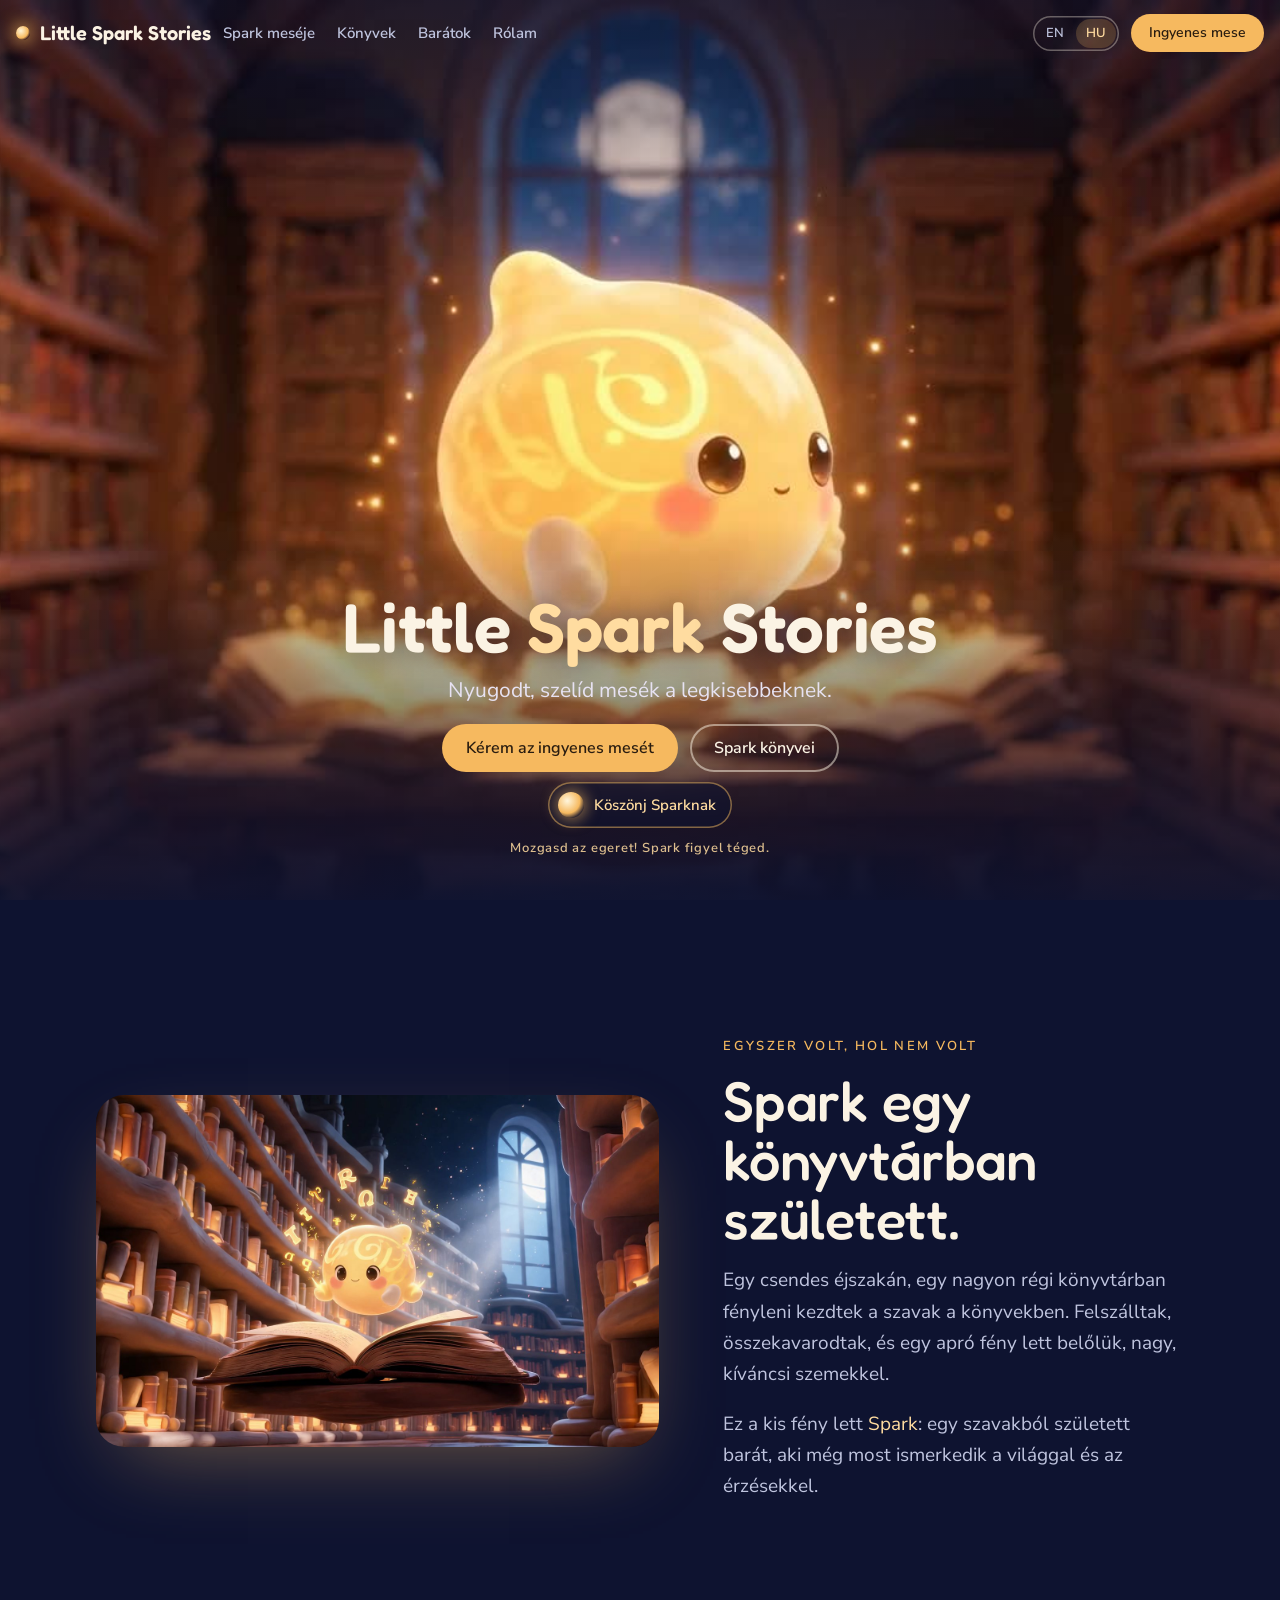
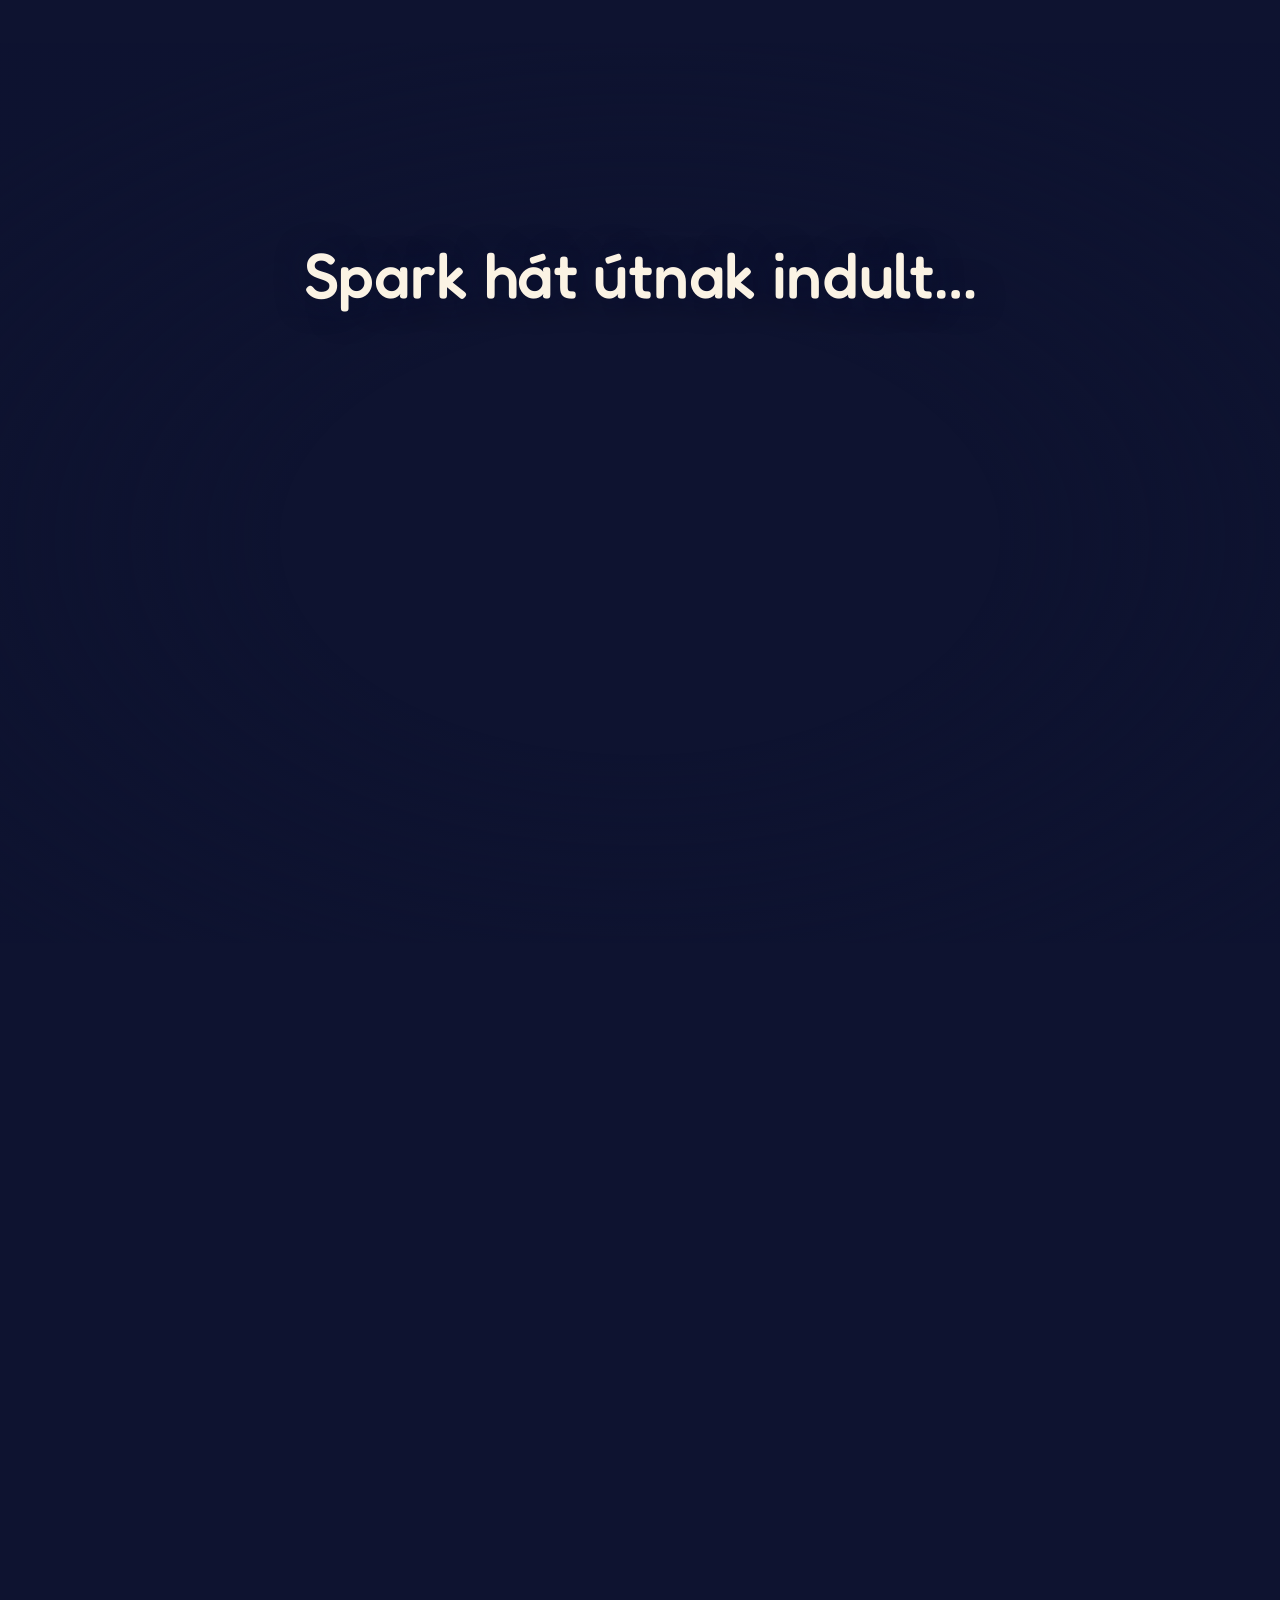
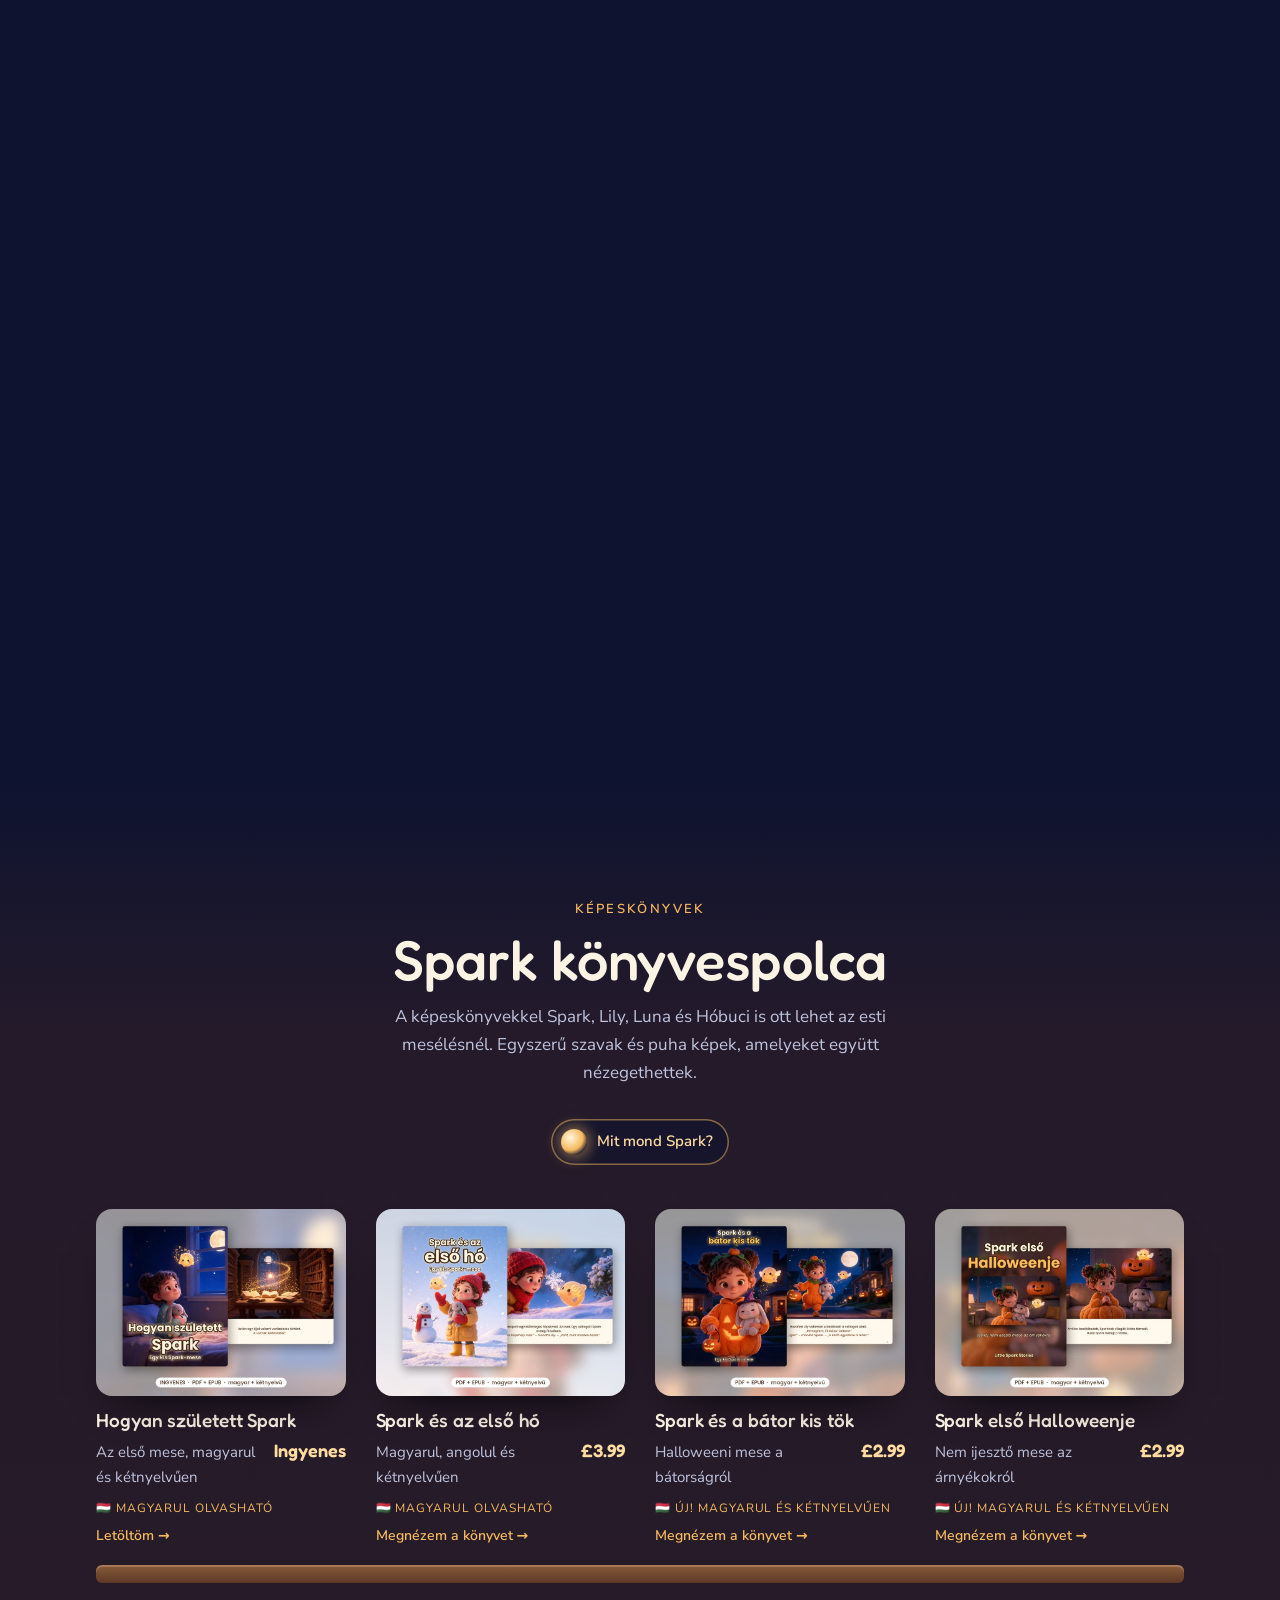
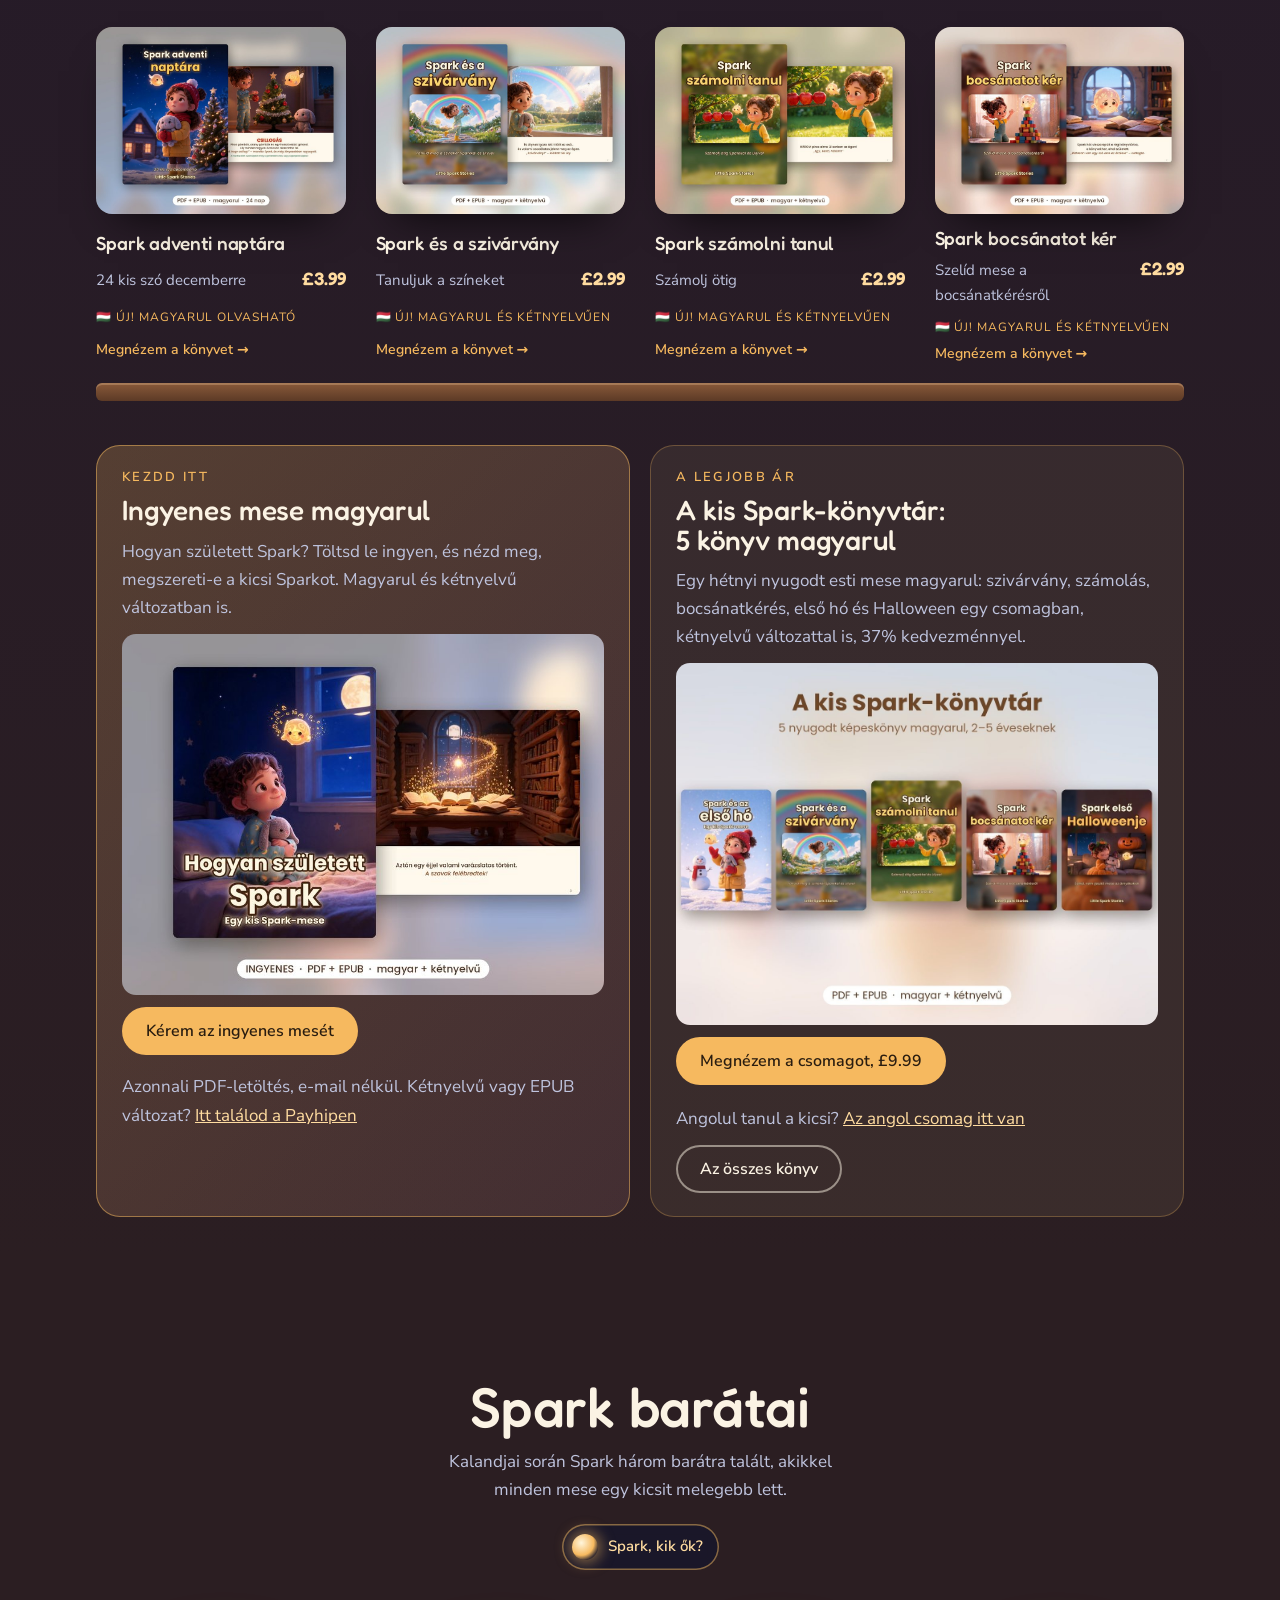
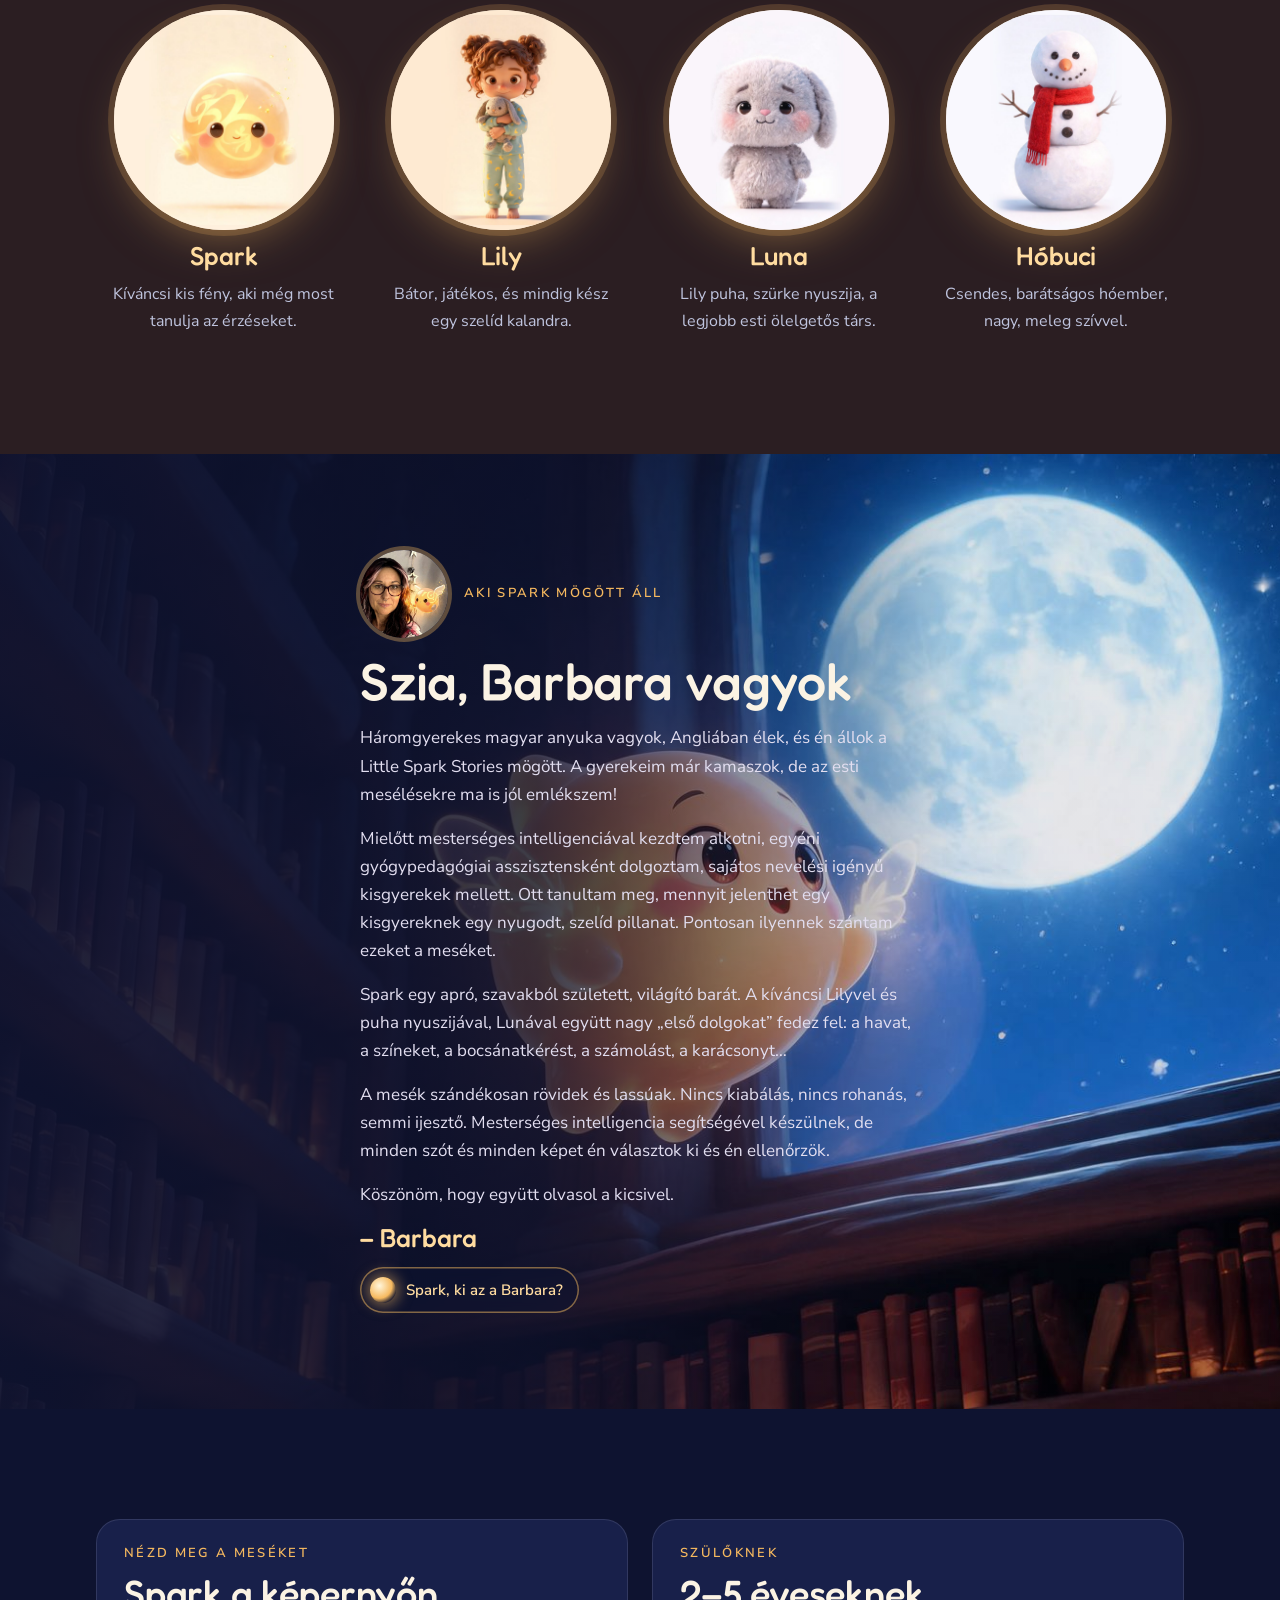
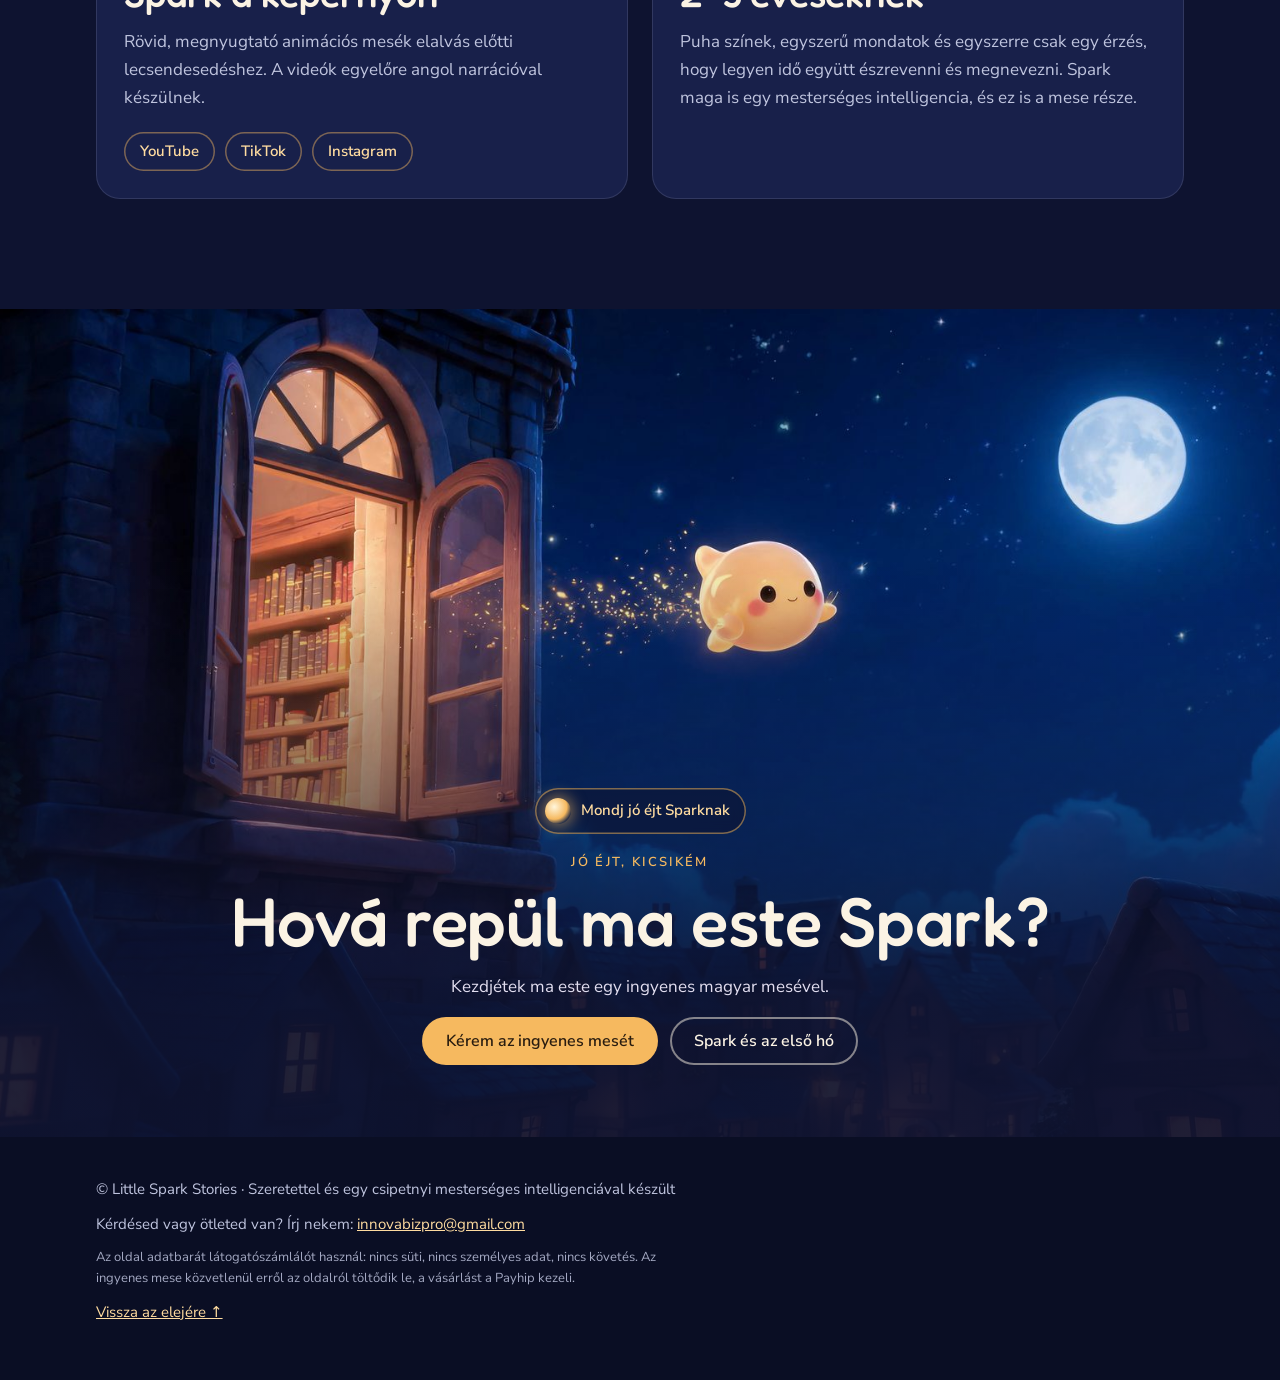
==== hu/index.html @ 11f6a7fb "Free book: direct PDF download from the site + click tracking - Free-book buttons (EN + HU) now down" ====
<!doctype html>
<html lang="hu">
<head>
<meta charset="utf-8">
<meta name="viewport" content="width=device-width, initial-scale=1, viewport-fit=cover">
<title>Little Spark Stories – Nyugodt esti mesék kicsiknek</title>
  <meta name="description" content="Nyugodt, szelíd esti mesék és képeskönyvek 2–5 éveseknek Sparkkal, Lilyvel, Lunával és Hóbucival. Ingyenes magyar mese, képeskönyvek és videók.">
  <meta name="theme-color" content="#0e1330">

  <!-- Open Graph: how the link looks when shared -->
  <meta property="og:type" content="website">
  <meta property="og:site_name" content="Little Spark Stories">
  <meta property="og:title" content="Little Spark Stories – Nyugodt esti mesék kicsiknek">
  <meta property="og:description" content="Nyugodt, szelíd esti mesék és képeskönyvek 2–5 éveseknek Sparkkal, Lilyvel, Lunával és Hóbucival. Ingyenes magyar mese, képeskönyvek és videók.">
  <meta property="og:image" content="https://sparkandlilystories.com/images/hero.jpg">
  <meta property="og:image:alt" content="Spark, a kis világító fénygömb, Lilyvel és Luna nyuszival esti meséléskor">
  <meta property="og:url" content="https://sparkandlilystories.com/hu/">
  <meta property="og:locale" content="hu_HU">
  <meta name="twitter:card" content="summary_large_image">

  <link rel="canonical" href="https://sparkandlilystories.com/hu/">
  <link rel="alternate" hreflang="en" href="https://sparkandlilystories.com/">
  <link rel="alternate" hreflang="hu" href="https://sparkandlilystories.com/hu/">
  <link rel="icon" type="image/png" href="../favicon.png">
  <link rel="apple-touch-icon" href="../favicon.png">
<link rel="preconnect" href="https://fonts.googleapis.com">
<link rel="preconnect" href="https://fonts.gstatic.com" crossorigin>
<link rel="stylesheet" href="https://fonts.googleapis.com/css2?family=Fredoka:wght@400;500;600&family=Nunito+Sans:opsz,wght@6..12,400;6..12,600&display=swap">
<style>
/* Layout: a bedtime walk through the library where Spark was born — night sky colours, warm book-glow amber, one gentle idea per screen. Single night look by choice. */
:root{
  --night:#0e1330; --night-2:#18204a; --ink:#fbf3e4; --muted:#bfc4de; --amber:#f6b95f; --glow:#ffdca0; --paper:#f7eedf; --paper-ink:#3a2e2a; --rose:#f2a3a8; --line:rgba(246,185,95,.28);
  --display:"Fredoka", "Baloo 2", "Trebuchet MS", system-ui, sans-serif;
  --body:"Nunito Sans", "Nunito", system-ui, -apple-system, "Segoe UI", sans-serif;
  --gut:max(16px, env(safe-area-inset-left, 0px)); --gut-r:max(16px, env(safe-area-inset-right, 0px));
  color-scheme:dark; padding-top:env(safe-area-inset-top,0px); padding-bottom:env(safe-area-inset-bottom,0px);
}
*{box-sizing:border-box}
html{scroll-behavior:smooth; background:var(--night)}
body{margin:0; background:var(--night); color:var(--ink); font:400 17px/1.65 var(--body); -webkit-font-smoothing:antialiased; overflow-x:clip}
img,video,canvas{max-width:100%; display:block}
a{color:inherit}
:focus-visible{outline:3px solid var(--glow); outline-offset:3px; border-radius:6px}
.wrap{max-width:1120px; margin:0 auto; padding-left:var(--gut); padding-right:var(--gut-r)}
h1,h2,h3{font-family:var(--display); font-weight:500; line-height:1.05; margin:0; text-wrap:balance; letter-spacing:-.005em}
p{margin:0}
.kicker{font:600 13px/1 var(--body); letter-spacing:.18em; text-transform:uppercase; color:var(--amber)}
.btn{display:inline-flex; align-items:center; gap:10px; font:600 16px/1 var(--body); text-decoration:none; padding:16px 24px; border-radius:999px; background:var(--amber); color:#2a1d10; box-shadow:0 0 0 0 rgba(246,185,95,.5); transition:transform .25s, box-shadow .25s, background .25s}
.btn:hover{transform:translateY(-2px); box-shadow:0 10px 30px -8px rgba(246,185,95,.7); background:var(--glow)}
.btn.ghost{background:transparent; color:var(--ink); box-shadow:inset 0 0 0 2px rgba(251,243,228,.5)}
.btn.ghost:hover{box-shadow:inset 0 0 0 2px var(--glow); color:var(--glow)}
.skip{position:absolute; left:-999px; top:8px}
.skip:focus{left:12px; z-index:20; background:var(--ink); color:var(--night); padding:10px 14px; border-radius:8px}

.lang{display:flex; gap:2px; padding:3px; border-radius:999px; box-shadow:inset 0 0 0 1.5px rgba(251,243,228,.35); font:600 13px/1 var(--body); margin-left:auto}
.lang a{text-decoration:none; color:var(--muted); padding:8px 10px; border-radius:999px}
.lang a[aria-current]{background:rgba(246,185,95,.2); color:var(--glow)}
.lang a:hover{color:var(--glow)}
.bar .name{white-space:nowrap}
@media (max-width:480px){.bar{gap:8px}.bar .name{font-size:15px; gap:7px}.bar .btn{padding:10px 14px; font-size:13px}.lang a{padding:7px 8px}}
/* top bar */
body::before{content:""; position:fixed; inset:0 0 auto; height:env(safe-area-inset-top,0px); z-index:10; background:var(--night)}
.bar{position:fixed; top:env(safe-area-inset-top,0px); left:0; right:0; z-index:9; display:flex; justify-content:space-between; align-items:center; gap:12px; padding:14px var(--gut-r) 14px var(--gut); transition:background .3s}
.bar.solid{background:rgba(14,19,48,.82); backdrop-filter:blur(10px); -webkit-backdrop-filter:blur(10px)}
.bar .name{font:600 20px/1 var(--display); text-decoration:none; display:flex; align-items:center; gap:10px}
.bar .name i{width:14px; height:14px; border-radius:50%; background:radial-gradient(circle at 35% 35%, #fff4d6, var(--amber) 55%, rgba(246,185,95,0) 75%); box-shadow:0 0 16px 4px rgba(246,185,95,.55); display:block}
.bar nav{display:flex; gap:22px; font:600 15px/1 var(--body)}
.bar nav a{text-decoration:none; color:var(--muted)}
.bar nav a:hover{color:var(--glow)}
.bar .btn{padding:12px 18px; font-size:14px; white-space:nowrap}
@media (max-width:820px){.bar nav{display:none}}
@media (max-width:374px){.bar .name{font-size:0; gap:0}.bar .name i{width:18px; height:18px}}

/* 1 · hero: Spark looks wherever you are */
.hero{position:relative; height:100vh; height:100svh; min-height:560px; overflow:hidden; background:#1b1220}
#look{position:absolute; inset:0; width:100%; height:100%; object-fit:cover}
.hero::after{content:""; position:absolute; inset:0; background:linear-gradient(180deg, rgba(14,19,48,.55) 0%, rgba(14,19,48,0) 26%, rgba(14,19,48,0) 58%, rgba(14,19,48,.92) 100%); pointer-events:none}
.hero-txt{position:absolute; left:0; right:0; bottom:clamp(22px,5vh,56px); z-index:2; text-align:center; display:grid; justify-items:center; gap:10px}
.hero h1{font-size:clamp(38px,5.4vw,74px); font-weight:600; text-shadow:0 2px 30px rgba(14,19,48,.6)}
.hero h1 span{color:var(--glow)}
.hero .sub{font-size:clamp(17px,2vw,21px); color:#e7e2f2; max-width:36ch}
.hero .row{display:flex; gap:12px; flex-wrap:wrap; justify-content:center; margin-top:6px}
.hint{font:600 13px/1 var(--body); color:var(--glow); letter-spacing:.06em; opacity:.85; margin-top:4px}

/* 2 · once upon a time */
.tale{position:relative; padding-block:clamp(72px,12vw,140px)}
.tale .grid{display:grid; grid-template-columns:1.1fr .9fr; gap:clamp(28px,5vw,64px); align-items:center}
.tale figure{margin:0; border-radius:28px; overflow:hidden; box-shadow:0 30px 80px -30px rgba(246,185,95,.45); aspect-ratio:16/10}
.tale figure img{width:100%; height:100%; object-fit:cover}
.tale .txt{display:grid; gap:18px}
.tale h2{font-size:clamp(34px,4.6vw,56px)}
.tale p{color:var(--muted); font-size:clamp(17px,1.6vw,19px); max-width:44ch}
.tale p em{color:var(--glow); font-style:normal}
@media (max-width:820px){.tale .grid{grid-template-columns:1fr}}

/* 3 · Spark sets off: the shelves glide upward with the scroll */
.glide{position:relative; height:260vh}
.glide-sticky{position:sticky; top:0; height:100vh; height:100svh; overflow:hidden}
#glideCanvas{position:absolute; inset:0; width:100%; height:100%}
.glide-sticky::after{content:""; position:absolute; inset:0; background:radial-gradient(70% 60% at 50% 55%, transparent 40%, rgba(14,19,48,.75) 100%); pointer-events:none}
.glide-cap{position:absolute; left:0; right:0; z-index:2; text-align:center; padding-inline:var(--gut); transition:opacity .5s, transform .5s}
.glide-cap h2{font-size:clamp(32px,5vw,64px); text-shadow:0 2px 30px rgba(14,19,48,.8)}
.glide-cap p{color:#efe9f6; margin-top:10px; text-shadow:0 1px 16px rgba(14,19,48,.9)}
.glide-cap.a{top:22%}.glide-cap.b{bottom:18%}
.glide-cap.off{opacity:0; transform:translateY(12px)}

/* 4 · the books slide off the shelf */
.shelf-sec{background:linear-gradient(180deg, var(--night) 0%, #241a2a 12%, #2b1e22 100%); padding-block:clamp(72px,10vw,120px) 40px}
.shelf-head{display:grid; gap:14px; text-align:center; justify-items:center; margin-bottom:44px}
.shelf-head h2{font-size:clamp(34px,4.6vw,56px)}
.shelf-head p{color:var(--muted); max-width:52ch}
.shelf{position:relative; display:grid; grid-template-columns:repeat(3,1fr); gap:clamp(18px,3vw,36px) clamp(16px,2.6vw,30px); padding-bottom:28px}
.book{position:relative; display:grid; gap:10px; text-decoration:none; color:var(--ink)}
.book .cover{position:relative; border-radius:16px; overflow:hidden; background:#3a2a24; aspect-ratio:4/3; box-shadow:0 22px 40px -22px rgba(0,0,0,.8); transition:transform .5s cubic-bezier(.2,.8,.2,1), box-shadow .5s}
.book .cover img{width:100%; height:100%; object-fit:cover}
.book:hover .cover{transform:translateY(-6px) rotate(-.6deg); box-shadow:0 30px 50px -22px rgba(246,185,95,.5)}
.book h3{font-size:22px; margin-top:4px}
.book .meta{display:flex; justify-content:space-between; align-items:baseline; gap:10px; color:var(--muted); font-size:15px}
.book .price{font:600 18px/1 var(--display); color:var(--glow)}
.book .tag{font-size:12px; letter-spacing:.08em; text-transform:uppercase; color:var(--amber)}
.book .go{font:600 14px/1 var(--body); color:var(--amber)}
.plank{height:18px; border-radius:6px; background:linear-gradient(180deg,#8a5a3a,#5c3a26); box-shadow:0 14px 30px -10px rgba(0,0,0,.8), inset 0 2px 0 rgba(255,220,170,.25); margin-top:-6px}
.offer{align-content:start}
.shelf.four{grid-template-columns:repeat(4,1fr)}
.shelf.four .book h3{font-size:19px}
.book.soon .cover img{filter:saturate(.75) brightness(.85)}
@media (max-width:900px){.shelf.four{grid-template-columns:repeat(2,1fr)}}
@media (max-width:520px){.shelf.four{grid-template-columns:1fr}}
.slide{transition:opacity .9s ease, transform .9s cubic-bezier(.2,.8,.2,1)}
.slide.pre{opacity:.001; transform:translateY(26px) scale(.97)}
@media (max-width:900px){.shelf{grid-template-columns:repeat(2,1fr)}}
@media (max-width:520px){.shelf{grid-template-columns:1fr}}
.offers{display:grid; grid-template-columns:1fr 1fr; gap:20px; margin-top:44px}
.offer{border-radius:24px; padding:26px 26px 24px; display:grid; gap:12px; background:rgba(255,220,160,.07); box-shadow:inset 0 0 0 1px var(--line)}
.offer.main{background:linear-gradient(135deg, rgba(246,185,95,.22), rgba(242,163,168,.12)); box-shadow:inset 0 0 0 1px rgba(246,185,95,.5)}
.offer h3{font-size:28px}
.offer p{color:var(--muted)}
.offer img{border-radius:14px}
@media (max-width:760px){.offers{grid-template-columns:1fr}}

/* 5 · friends */
.friends{padding-block:clamp(72px,10vw,120px); background:#2b1e22}
.friends h2{font-size:clamp(34px,4.6vw,56px); text-align:center}
.friends .lead{color:var(--muted); text-align:center; margin:12px auto 44px; max-width:44ch}
.crew{display:grid; grid-template-columns:repeat(4,1fr); gap:22px}
.pal{display:grid; gap:12px; justify-items:center; text-align:center}
.pal .ph{width:min(100%,220px); aspect-ratio:1; border-radius:50%; overflow:hidden; background:var(--paper); box-shadow:0 0 0 6px rgba(246,185,95,.18), 0 20px 50px -20px rgba(246,185,95,.55)}
.pal .ph img{width:100%; height:100%; object-fit:cover}
.pal h3{font-size:26px; color:var(--glow)}
.pal p{color:var(--muted); font-size:16px; max-width:24ch}
@media (max-width:860px){.crew{grid-template-columns:repeat(2,1fr)}}

/* 6 · Barbara by the moon window */
.moon{position:relative; min-height:100vh; min-height:100svh; display:grid; align-items:center; padding-block:96px; overflow:hidden}
.moon > img{position:absolute; inset:0; width:100%; height:100%; object-fit:cover; object-position:70% 50%}
.moon::before{content:""; position:absolute; inset:0; background:linear-gradient(90deg, rgba(14,19,48,.94) 0%, rgba(14,19,48,.8) 42%, rgba(14,19,48,.1) 75%); z-index:1}
.letter{position:relative; z-index:2; max-width:560px; display:grid; gap:16px}
.letter .who{display:flex; align-items:center; gap:16px}
.letter .who img{width:88px; height:88px; border-radius:50%; object-fit:cover; box-shadow:0 0 0 4px rgba(246,185,95,.35)}
.letter h2{font-size:clamp(34px,4.4vw,52px)}
.letter p{color:#e2def0}
.letter .sign{font:500 26px/1 var(--display); color:var(--glow)}
@media (max-width:760px){.moon::before{background:linear-gradient(180deg, rgba(14,19,48,.55) 0%, rgba(14,19,48,.93) 38%)}.moon > img{object-position:72% 0}}

/* 7 · watch + parents */
.extras{padding-block:clamp(64px,9vw,110px); display:grid; grid-template-columns:1fr 1fr; gap:24px}
.box{border-radius:24px; padding:28px; background:var(--night-2); box-shadow:inset 0 0 0 1px rgba(191,196,222,.15); display:grid; gap:14px; align-content:start}
.box h2{font-size:clamp(28px,3vw,38px)}
.box p{color:var(--muted)}
.box .links{display:flex; flex-wrap:wrap; gap:10px; margin-top:6px}
.box .links a{font:600 15px/1 var(--body); text-decoration:none; padding:12px 16px; border-radius:999px; box-shadow:inset 0 0 0 1.5px rgba(246,185,95,.45); color:var(--glow)}
.box .links a:hover{background:rgba(246,185,95,.12)}
@media (max-width:760px){.extras{grid-template-columns:1fr}}

/* 8 · Spark flies off into the night */
.finale{position:relative; min-height:92vh; min-height:92svh; display:grid; align-items:end; overflow:hidden}
.finale > img{position:absolute; inset:0; width:100%; height:100%; object-fit:cover}
.finale::before{content:""; position:absolute; inset:0; background:linear-gradient(180deg, rgba(14,19,48,0) 30%, rgba(14,19,48,.92) 85%); z-index:1}
.finale .in{position:relative; z-index:2; padding-block:0 72px; display:grid; gap:16px; justify-items:center; text-align:center}
.finale h2{font-size:clamp(36px,5.4vw,70px)}
.finale p{color:#e2def0; max-width:46ch}
footer{background:#0a0e24; color:var(--muted); font-size:15px; padding-block:40px 56px}
footer .wrap{display:grid; gap:10px}
footer a{color:var(--glow)}
footer .small{font-size:13px; opacity:.85; max-width:70ch}

@media (prefers-reduced-motion: reduce){
  html{scroll-behavior:auto}
  .glide{height:auto}.glide-sticky{position:relative; height:70vh}
  .glide-cap.off{opacity:1; transform:none}
  .slide.pre{opacity:1; transform:none}
  .book .cover{transition:none}
}
/* Spark speaks — only when tapped, one short line at a time */
.say{position:relative; display:inline-flex; align-items:center; gap:10px; font:600 15px/1 var(--body); color:var(--glow); background:rgba(14,19,48,.55); border:0; cursor:pointer; padding:10px 16px 10px 10px; border-radius:999px; box-shadow:inset 0 0 0 1.5px rgba(246,185,95,.5); -webkit-backdrop-filter:blur(6px); backdrop-filter:blur(6px); transition:background .25s, box-shadow .25s}
.say:hover{background:rgba(246,185,95,.14)}
.say .orb{width:26px; height:26px; border-radius:50%; flex:none; background:radial-gradient(circle at 36% 34%, #fff6dc, var(--amber) 52%, rgba(246,185,95,.15) 74%); box-shadow:0 0 14px 3px rgba(246,185,95,.5); transition:box-shadow .3s}
.say.speaking .orb{animation:talk .42s ease-in-out infinite alternate}
.say.speaking{box-shadow:inset 0 0 0 1.5px var(--glow), 0 0 26px -4px rgba(246,185,95,.7)}
@keyframes talk{from{transform:scale(1); box-shadow:0 0 12px 2px rgba(246,185,95,.45)} to{transform:scale(1.18); box-shadow:0 0 26px 8px rgba(255,220,160,.75)}}
.bubble{position:absolute; left:50%; bottom:calc(100% + 14px); transform:translate(-50%,6px); width:max-content; max-width:min(300px,80vw); background:var(--paper); color:var(--paper-ink); font:500 17px/1.35 var(--display); text-align:center; padding:12px 16px; border-radius:18px; box-shadow:0 14px 34px -12px rgba(0,0,0,.6); opacity:0; pointer-events:none; transition:opacity .3s, transform .3s; z-index:5; white-space:normal}
.bubble::after{content:""; position:absolute; left:50%; top:100%; margin-left:-8px; border:8px solid transparent; border-top-color:var(--paper)}
.say.speaking .bubble, .say.done .bubble{opacity:1; transform:translate(-50%,0)}
.hero .say{position:static}
.hero .bubble{bottom:calc(100% + clamp(40px, 52vh - 90px, 380px)); font-size:19px; max-width:min(320px,86vw)}
@media (min-width:900px){.hero .bubble{left:calc(50% + 330px); bottom:calc(100% + 170px); text-align:left}.hero .bubble::after{left:10px; margin-left:0; border-top-color:var(--paper); transform:skewX(30deg)}}
.say-row{display:flex; justify-content:center; margin-top:18px}
@media (prefers-reduced-motion: reduce){.say.speaking .orb{animation:none; box-shadow:0 0 24px 7px rgba(255,220,160,.75)}}
</style>
</head>
<body>
<a class="skip" href="#books">Ugrás a könyvekhez</a>
<header class="bar" id="bar">
  <a class="name" href="#top"><i aria-hidden="true"></i>Little Spark Stories</a>
  <nav aria-label="Részek"><a href="#tale">Spark meséje</a><a href="#books">Könyvek</a><a href="#friends">Barátok</a><a href="#barbara">Rólam</a></nav>
  <div class="lang" role="navigation" aria-label="Language / Nyelv"><a href="/" hreflang="en" lang="en">EN</a><a href="/hu/" hreflang="hu" lang="hu" aria-current="page">HU</a></div>
  <a class="btn" href="/free/Hogyan-szuletett-Spark.pdf" download>Ingyenes mese</a>
</header>

<main id="top">
  <section class="hero" aria-label="Spark a könyvtárban">
    <canvas id="look" width="1280" height="731" role="img" aria-label="Spark, a kis világító fénygömb egy meghitt, esti könyvtárban lebeg és körülnéz"></canvas>
    <div class="hero-txt wrap">
      <h1>Little <span>Spark</span> Stories</h1>
      <p class="sub">Nyugodt, szelíd mesék a legkisebbeknek.</p>
      <div class="row">
        <a class="btn" href="/free/Hogyan-szuletett-Spark.pdf" download>Kérem az ingyenes mesét</a>
        <a class="btn ghost" href="#books">Spark könyvei</a>
      </div>
      <button class="say" type="button" data-clip="../assets/voice/hu/hello.mp3" data-text="Szia! Spark vagyok. Itt születtem, ebben a könyvtárban. Keressünk együtt egy mesét?"><i class="orb" aria-hidden="true"></i><span class="lbl">Köszönj Sparknak</span><span class="bubble" aria-live="polite"></span></button>
      <p class="hint" id="hint">Mozgasd az egeret! Spark figyel téged.</p>
    </div>
  </section>

  <section class="tale" id="tale">
    <div class="wrap grid">
      <figure class="slide"><img src="../assets/spark-first-eyes.jpg" alt="Spark először nyitja ki a szemét egy nyitott könyv fölött a holdfényes könyvtárban" loading="lazy"></figure>
      <div class="txt slide">
        <span class="kicker">Egyszer volt, hol nem volt</span>
        <h2>Spark egy könyvtárban született.</h2>
        <p>Egy csendes éjszakán, egy nagyon régi könyvtárban fényleni kezdtek a szavak a könyvekben. Felszálltak, összekavarodtak, és egy apró fény lett belőlük, nagy, kíváncsi szemekkel.</p>
        <p>Ez a kis fény lett <em>Spark</em>: egy szavakból született barát, aki még most ismerkedik a világgal és az érzésekkel.</p>
      </div>
    </div>
  </section>

  <section class="glide" aria-label="Spark felfedezőútra indul">
    <div class="glide-sticky">
      <canvas id="glideCanvas" width="1280" height="704" aria-hidden="true"></canvas>
      <div class="glide-cap a" id="capA"><h2>Spark hát útnak indult…</h2></div>
      <div class="glide-cap b off" id="capB"><h2>…és megtalálta a saját meséit.</h2><p>Minden könyv egy szelíd kaland Lilyvel és Lunával.</p></div>
    </div>
  </section>

  <section class="shelf-sec" id="books">
    <div class="wrap">
      <div class="shelf-head">
        <span class="kicker">Képeskönyvek</span>
        <h2>Spark könyvespolca</h2>
        <p>A képeskönyvekkel Spark, Lily, Luna és Hóbuci is ott lehet az esti mesélésnél. Egyszerű szavak és puha képek, amelyeket együtt nézegethettek.</p>
        <div class="say-row"><button class="say" type="button" data-clip="../assets/voice/hu/books.mp3" data-text="Nahát, nézd! Ezek mind az én meséim. Melyiket olvassuk ma este?"><i class="orb" aria-hidden="true"></i><span class="lbl">Mit mond Spark?</span><span class="bubble" aria-live="polite"></span></button></div>
      </div>
      <div class="shelf four">
        <a class="book slide" href="/free/Hogyan-szuletett-Spark.pdf" download><div class="cover"><img src="../assets/books-born-hu.jpg" alt="A Hogyan született Spark borítója és egy belső oldala" loading="lazy"></div><h3>Hogyan született Spark</h3><div class="meta"><span>Az első mese, magyarul és kétnyelvűen</span><span class="price">Ingyenes</span></div><span class="tag">🇭🇺 Magyarul olvasható</span><span class="go">Letöltöm →</span></a>
        <a class="book slide" href="https://payhip.com/b/gohmR" target="_blank" rel="noopener"><div class="cover"><img src="../assets/books-snow-hu.jpg" alt="A Spark és az első hó borítója és egy belső oldala" loading="lazy"></div><h3>Spark és az első hó</h3><div class="meta"><span>Magyarul, angolul és kétnyelvűen</span><span class="price">£3.99</span></div><span class="tag">🇭🇺 Magyarul olvasható</span><span class="go">Megnézem a könyvet →</span></a>
        <a class="book slide" href="https://payhip.com/b/TkN7O" target="_blank" rel="noopener"><div class="cover"><img src="../assets/books-tot-hu.jpg" alt="A Spark és a bátor kis tök borítója és egy belső oldala" loading="lazy"></div><h3>Spark és a bátor kis tök</h3><div class="meta"><span>Halloweeni mese a bátorságról</span><span class="price">£2.99</span></div><span class="tag">🇭🇺 Új! Magyarul és kétnyelvűen</span><span class="go">Megnézem a könyvet →</span></a>
        <a class="book slide" href="https://payhip.com/b/SG4Z6" target="_blank" rel="noopener"><div class="cover"><img src="../assets/books-halloween-hu.jpg" alt="A Spark első Halloweenje borítója és egy belső oldala" loading="lazy"></div><h3>Spark első Halloweenje</h3><div class="meta"><span>Nem ijesztő mese az árnyékokról</span><span class="price">£2.99</span></div><span class="tag">🇭🇺 Új! Magyarul és kétnyelvűen</span><span class="go">Megnézem a könyvet →</span></a>
      </div>
      <div class="plank" aria-hidden="true"></div>
      <div class="shelf four" style="margin-top:44px">
        <a class="book slide" href="https://payhip.com/b/TU4L2" target="_blank" rel="noopener"><div class="cover"><img src="../assets/books-advent-hu.jpg" alt="A Spark adventi naptára borítója és egy belső oldala" loading="lazy"></div><h3>Spark adventi naptára</h3><div class="meta"><span>24 kis szó decemberre</span><span class="price">£3.99</span></div><span class="tag">🇭🇺 Új! Magyarul olvasható</span><span class="go">Megnézem a könyvet →</span></a>
        <a class="book slide" href="https://payhip.com/b/3FpPA" target="_blank" rel="noopener"><div class="cover"><img src="../assets/books-rainbow-hu.jpg" alt="A Spark és a szivárvány borítója és egy belső oldala" loading="lazy"></div><h3>Spark és a szivárvány</h3><div class="meta"><span>Tanuljuk a színeket</span><span class="price">£2.99</span></div><span class="tag">🇭🇺 Új! Magyarul és kétnyelvűen</span><span class="go">Megnézem a könyvet →</span></a>
        <a class="book slide" href="https://payhip.com/b/ztinl" target="_blank" rel="noopener"><div class="cover"><img src="../assets/books-count-hu.jpg" alt="A Spark számolni tanul borítója és egy belső oldala" loading="lazy"></div><h3>Spark számolni tanul</h3><div class="meta"><span>Számolj ötig</span><span class="price">£2.99</span></div><span class="tag">🇭🇺 Új! Magyarul és kétnyelvűen</span><span class="go">Megnézem a könyvet →</span></a>
        <a class="book slide" href="https://payhip.com/b/miI9b" target="_blank" rel="noopener"><div class="cover"><img src="../assets/books-sorry-hu.jpg" alt="A Spark bocsánatot kér borítója és egy belső oldala" loading="lazy"></div><h3>Spark bocsánatot kér</h3><div class="meta"><span>Szelíd mese a bocsánatkérésről</span><span class="price">£2.99</span></div><span class="tag">🇭🇺 Új! Magyarul és kétnyelvűen</span><span class="go">Megnézem a könyvet →</span></a>
      </div>
      <div class="plank" aria-hidden="true"></div>

      <div class="offers">
        <div class="offer main slide">
          <span class="kicker">Kezdd itt</span>
          <h3>Ingyenes mese magyarul</h3>
          <p>Hogyan született Spark? Töltsd le ingyen, és nézd meg, megszereti-e a kicsi Sparkot. Magyarul és kétnyelvű változatban is.</p>
          <img src="../assets/books-born-hu.jpg" alt="A Hogyan született Spark című ingyenes mese" loading="lazy">
          <a class="btn" href="/free/Hogyan-szuletett-Spark.pdf" download style="justify-self:start">Kérem az ingyenes mesét</a>
          <p class="small" style="margin-top:6px">Azonnali PDF-letöltés, e-mail nélkül. Kétnyelvű vagy EPUB változat? <a href="https://payhip.com/b/M8RCV" target="_blank" rel="noopener" style="color:var(--glow)">Itt találod a Payhipen</a></p>
        </div>
        <div class="offer slide">
          <span class="kicker">A legjobb ár</span>
          <h3>A kis Spark-könyvtár: 5 könyv magyarul</h3>
          <p>Egy hétnyi nyugodt esti mese magyarul: szivárvány, számolás, bocsánatkérés, első hó és Halloween egy csomagban, kétnyelvű változattal is, 37% kedvezménnyel.</p>
          <img src="../assets/books-bundle-hu.jpg" alt="A kis Spark-könyvtár: 5 magyar Spark-képeskönyv egy csomagban" loading="lazy">
          <a class="btn" href="https://payhip.com/b/2Imjh" target="_blank" rel="noopener" style="justify-self:start">Megnézem a csomagot, £9.99</a>
          <p style="margin-top:8px">Angolul tanul a kicsi? <a href="https://payhip.com/b/sWNVH" target="_blank" rel="noopener" style="color:var(--glow)">Az angol csomag itt van</a></p>
          <a class="btn ghost" href="https://payhip.com/LittleSparkStories" target="_blank" rel="noopener" style="justify-self:start">Az összes könyv</a>
        </div>
      </div>
    </div>
  </section>

  <section class="friends" id="friends">
    <div class="wrap">
      <h2>Spark barátai</h2>
      <p class="lead">Kalandjai során Spark három barátra talált, akikkel minden mese egy kicsit melegebb lett.</p>
      <div class="say-row" style="margin:-24px 0 40px"><button class="say" type="button" data-clip="https://d8j0ntlcm91z4.cloudfront.net/user_39DSSpY5KSCvQqmfuhD4UVgE3Ip/hf_20261027_082941_d1fdf851-03c6-4435-9c79-4e31ab77cd67.mp3" data-text="Ők a barátaim! Lily, Luna és Hóbuci."><i class="orb" aria-hidden="true"></i><span class="lbl">Spark, kik ők?</span><span class="bubble" aria-live="polite"></span></button></div>
      <div class="crew">
        <div class="pal slide"><div class="ph"><img src="../assets/spark.jpg" alt="Spark, egy kicsi, lágyan világító fénygömb" loading="lazy"></div><h3>Spark</h3><p>Kíváncsi kis fény, aki még most tanulja az érzéseket.</p></div>
        <div class="pal slide"><div class="ph"><img src="../assets/lily.jpg" alt="Lily, egy mosolygós hatéves kislány, göndör barna haja két kontyban" loading="lazy"></div><h3>Lily</h3><p>Bátor, játékos, és mindig kész egy szelíd kalandra.</p></div>
        <div class="pal slide"><div class="ph"><img src="../assets/luna.jpg" alt="Luna, egy puha, szürke, lógó fülű plüssnyuszi" loading="lazy"></div><h3>Luna</h3><p>Lily puha, szürke nyuszija, a legjobb esti ölelgetős társ.</p></div>
        <div class="pal slide"><div class="ph"><img src="../assets/snowy.jpg" alt="Hóbuci, a barátságos hóember a havas kertben" loading="lazy"></div><h3>Hóbuci</h3><p>Csendes, barátságos hóember, nagy, meleg szívvel.</p></div>
      </div>
    </div>
  </section>

  <section class="moon" id="barbara">
    <img src="../assets/spark-moon-window.jpg" alt="" loading="lazy">
    <div class="wrap">
      <div class="letter slide">
        <div class="who"><img src="../assets/barbara.jpg" alt="Barbara, a Little Spark Stories alkotója, mellette lágyan világít Spark" loading="lazy"><span class="kicker">Aki Spark mögött áll</span></div>
        <h2>Szia, Barbara vagyok</h2>
        <p>Háromgyerekes magyar anyuka vagyok, Angliában élek, és én állok a Little Spark Stories mögött. A gyerekeim már kamaszok, de az esti mesélésekre ma is jól emlékszem!</p>
        <p>Mielőtt mesterséges intelligenciával kezdtem alkotni, egyéni gyógypedagógiai asszisztensként dolgoztam, sajátos nevelési igényű kisgyerekek mellett. Ott tanultam meg, mennyit jelenthet egy kisgyereknek egy nyugodt, szelíd pillanat. Pontosan ilyennek szántam ezeket a meséket.</p>
        <p>Spark egy apró, szavakból született, világító barát. A kíváncsi Lilyvel és puha nyuszijával, Lunával együtt nagy „első dolgokat” fedez fel: a havat, a színeket, a bocsánatkérést, a számolást, a karácsonyt…</p>
        <p>A mesék szándékosan rövidek és lassúak. Nincs kiabálás, nincs rohanás, semmi ijesztő. Mesterséges intelligencia segítségével készülnek, de minden szót és minden képet én választok ki és én ellenőrzök.</p>
        <p>Köszönöm, hogy együtt olvasol a kicsivel.</p>
        <p class="sign">– Barbara</p>
        <div><button class="say" type="button" data-clip="https://d8j0ntlcm91z4.cloudfront.net/user_39DSSpY5KSCvQqmfuhD4UVgE3Ip/hf_20261027_083006_4ea4bdd9-23f5-41ab-ac9e-be8260a369a3.mp3" data-text="Ő Barbara. Ő segít nekem elmesélni a történeteimet."><i class="orb" aria-hidden="true"></i><span class="lbl">Spark, ki az a Barbara?</span><span class="bubble" aria-live="polite"></span></button></div>
      </div>
    </div>
  </section>

  <div class="wrap extras">
    <section class="box slide">
      <span class="kicker">Nézd meg a meséket</span>
      <h2>Spark a képernyőn</h2>
      <p>Rövid, megnyugtató animációs mesék elalvás előtti lecsendesedéshez. A videók egyelőre angol narrációval készülnek.</p>
      <div class="links">
        <a href="https://www.youtube.com/@SparkAndLilyStories" target="_blank" rel="noopener">YouTube</a>
        <a href="https://www.tiktok.com/@sparkandlilystories" target="_blank" rel="noopener">TikTok</a>
        <a href="https://www.instagram.com/sparkandlilystories" target="_blank" rel="noopener">Instagram</a>
      </div>
    </section>
    <section class="box slide">
      <span class="kicker">Szülőknek</span>
      <h2>2–5 éveseknek</h2>
      <p>Puha színek, egyszerű mondatok és egyszerre csak egy érzés, hogy legyen idő együtt észrevenni és megnevezni. Spark maga is egy mesterséges intelligencia, és ez is a mese része.</p>
    </section>
  </div>

  <section class="finale" aria-label="Spark elrepül az éjszakába">
    <img src="../assets/spark-flies-out.jpg" alt="Spark kirepül a könyvtár ablakán a csillagos éjszakába, aranyszínű szikrákat hagyva maga után" loading="lazy">
    <div class="wrap in slide">
      <div style="margin-bottom:6px"><button class="say" type="button" data-clip="https://d8j0ntlcm91z4.cloudfront.net/user_39DSSpY5KSCvQqmfuhD4UVgE3Ip/hf_20261027_082941_8e7ed9e9-4f9e-4c63-839b-57753222abd3.mp3" data-text="Jó éjszakát, kicsikém! Legközelebb találkozunk!"><i class="orb" aria-hidden="true"></i><span class="lbl">Mondj jó éjt Sparknak</span><span class="bubble" aria-live="polite"></span></button></div>
      <span class="kicker">Jó éjt, kicsikém</span>
      <h2>Hová repül ma este Spark?</h2>
      <p>Kezdjétek ma este egy ingyenes magyar mesével.</p>
      <div style="display:flex;gap:12px;flex-wrap:wrap;justify-content:center">
        <a class="btn" href="/free/Hogyan-szuletett-Spark.pdf" download>Kérem az ingyenes mesét</a>
        <a class="btn ghost" href="https://payhip.com/b/gohmR" target="_blank" rel="noopener">Spark és az első hó</a>
      </div>
    </div>
  </section>
</main>

<footer>
  <div class="wrap">
    <p>© Little Spark Stories · Szeretettel és egy csipetnyi mesterséges intelligenciával készült</p>
    <p>Kérdésed vagy ötleted van? Írj nekem: <a href="mailto:innovabizpro@gmail.com">innovabizpro@gmail.com</a></p>
    <p class="small">Az oldal adatbarát látogatószámlálót használ: nincs süti, nincs személyes adat, nincs követés. Az ingyenes mese közvetlenül erről az oldalról töltődik le, a vásárlást a Payhip kezeli.</p>
    <p><a href="#top">Vissza az elejére ↑</a></p>
  </div>
</footer>

<script>
(function(){
  const reduce = matchMedia('(prefers-reduced-motion: reduce)').matches;
  const bar = document.getElementById('bar');
  const clamp=(v,a,b)=>Math.min(b,Math.max(a,v));

  // image sequence helper: loads frames, draws the nearest loaded one, cover-fit
  function sequence(canvas, dir, count){
    const ctx = canvas.getContext('2d'), frames = new Array(count); let drawn = -1;
    const src = i => dir + '/f' + String(i+1).padStart(3,'0') + '.jpg';
    function fit(){ const r = canvas.getBoundingClientRect(), d = Math.min(devicePixelRatio||1, 2); canvas.width = Math.round(r.width*d); canvas.height = Math.round(r.height*d); drawn = -1; }
    function draw(i){
      let k = i; while(k > 0 && !(frames[k] && frames[k].complete && frames[k].naturalWidth)) k--;
      const im = frames[k]; if(!im || !im.complete || !im.naturalWidth) return;
      if(k === drawn) return; drawn = k;
      const cw = canvas.width, ch = canvas.height, s = Math.max(cw/im.naturalWidth, ch/im.naturalHeight);
      const w = im.naturalWidth*s, h = im.naturalHeight*s;
      ctx.drawImage(im, (cw-w)/2, (ch-h)/2, w, h);
    }
    function load(first){ for(let i=0;i<count;i++){ if(frames[i]) continue; if(first && i>0 && i<count-1 && i!==Math.floor(count/2)) continue; const im = new Image(); im.decoding='async'; im.onload = () => { if(drawn < 0) draw(first ? Math.floor(count/2) : 0); }; im.src = src(i); frames[i] = im; } }
    addEventListener('resize', fit); fit();
    return {draw, load, count};
  }

  // 1 · Spark follows the pointer (and drifts gently by itself when nobody is moving)
  const look = sequence(document.getElementById('look'), '../assets/look', 62);
  look.load(true); setTimeout(()=>look.load(false), 300);
  let target = .5, cur = .5, lastMove = 0;
  const setFromX = x => { target = clamp(x / innerWidth, 0, 1); lastMove = performance.now(); };
  addEventListener('pointermove', e => setFromX(e.clientX), {passive:true});
  addEventListener('touchmove', e => { if(e.touches[0]) setFromX(e.touches[0].clientX); }, {passive:true});
  addEventListener('touchstart', e => { if(e.touches[0]) setFromX(e.touches[0].clientX); }, {passive:true});
  const hint = document.getElementById('hint');
  if(matchMedia('(hover: none)').matches) hint.textContent = 'Érintsd meg a képernyőt, és Spark rád néz.';
  function lookLoop(now){
    if(!reduce && now - lastMove > 2600) target = .5 + Math.sin(now / 2600) * .42;  // idle: Spark gazes slowly around the room
    cur += (target - cur) * (reduce ? 1 : .08);
    look.draw(Math.round(cur * (look.count - 1)));
    requestAnimationFrame(lookLoop);
  }
  if(reduce){ target = .5; } requestAnimationFrame(lookLoop);

  // 3 · shelves glide upward with the scroll
  const glideSec = document.querySelector('.glide');
  const glide = sequence(document.getElementById('glideCanvas'), '../assets/glide', 61);
  const capA = document.getElementById('capA'), capB = document.getElementById('capB');
  new IntersectionObserver(es => { if(es[0].isIntersecting) glide.load(false); }, {rootMargin:'900px 0px'}).observe(glideSec);
  function onScroll(){
    bar.classList.toggle('solid', scrollY > 40);
    const r = glideSec.getBoundingClientRect(), p = clamp(-r.top / (r.height - innerHeight), 0, 1);
    glide.draw(Math.round((reduce ? .5 : p) * (glide.count - 1)));
    capA.classList.toggle('off', p > .45); capB.classList.toggle('off', p < .55);
  }
  addEventListener('scroll', () => requestAnimationFrame(onScroll), {passive:true}); onScroll();

  // gentle reveals, visible by default if observers are missing
  if(!reduce && 'IntersectionObserver' in window){
    const io = new IntersectionObserver(es => es.forEach(e => { if(e.isIntersecting){ e.target.classList.remove('pre'); io.unobserve(e.target); } }), {rootMargin:'0px 0px -10% 0px'});
    document.querySelectorAll('.slide').forEach((el, i) => { if(el.getBoundingClientRect().top > innerHeight){ el.classList.add('pre'); el.style.transitionDelay = (i % 3) * 120 + 'ms'; io.observe(el); } });
  }

  // remember the chosen language
  document.querySelectorAll('.lang a').forEach(a => a.addEventListener('click', () => { try{ localStorage.setItem('lang', a.hreflang); }catch(e){} }));
  // Spark speaks: one line per tap, never on its own
  let voice = null, speaker = null;
  function hush(){ if(voice){ voice.pause(); } if(speaker){ speaker.classList.remove('speaking'); } }
  document.querySelectorAll('.say').forEach(b => {
    const bub = b.querySelector('.bubble');
    b.addEventListener('click', () => {
      const again = speaker === b && b.classList.contains('speaking');
      hush(); if(again){ speaker = null; return; }
      document.querySelectorAll('.say.done').forEach(x => x.classList.remove('done'));
      bub.textContent = b.dataset.text; speaker = b;
      b.classList.add('speaking');
      const finish = () => { b.classList.remove('speaking'); b.classList.add('done'); setTimeout(() => b.classList.remove('done'), 2500); };
      if(!b.dataset.clip){ voice = null; setTimeout(() => { if(speaker === b) finish(); }, 2200); return; }  // bubble only, no sound
      voice = new Audio(b.dataset.clip);
      voice.onended = finish;
      voice.play().catch(finish);
    });
  });
})();
</script>
<script data-goatcounter="https://sparkandlilystories.goatcounter.com/count" async src="//gc.zgo.at/count.js"></script>
<script>
/* Count clicks on buttons and outgoing links (GoatCounter events, no cookies) */
document.addEventListener('click', function (e) {
  var a = e.target.closest && e.target.closest('a[href]');
  if (!a || !window.goatcounter || !window.goatcounter.count) return;
  var h = a.getAttribute('href') || '';
  var name = null;
  if (/\.pdf$/i.test(h)) name = 'download-' + h.split('/').pop().replace(/\.pdf$/i, '');
  else if (/payhip\.com/i.test(h)) name = 'payhip-' + (h.split('/').pop() || 'shop');
  else if (/^https?:/i.test(h)) { try { name = 'out-' + new URL(h).hostname.replace(/^www\./, ''); } catch (x) {} }
  if (!name) return;
  var where = a.closest('header') ? 'header' : a.closest('.hero') ? 'hero' : a.closest('.offers') ? 'offers' : a.closest('.book') ? 'books' : a.closest('footer') ? 'footer' : 'page';
  window.goatcounter.count({ path: name + '@' + where, title: (a.textContent || '').trim().slice(0, 60), event: true });
});
</script>
</body>
</html>
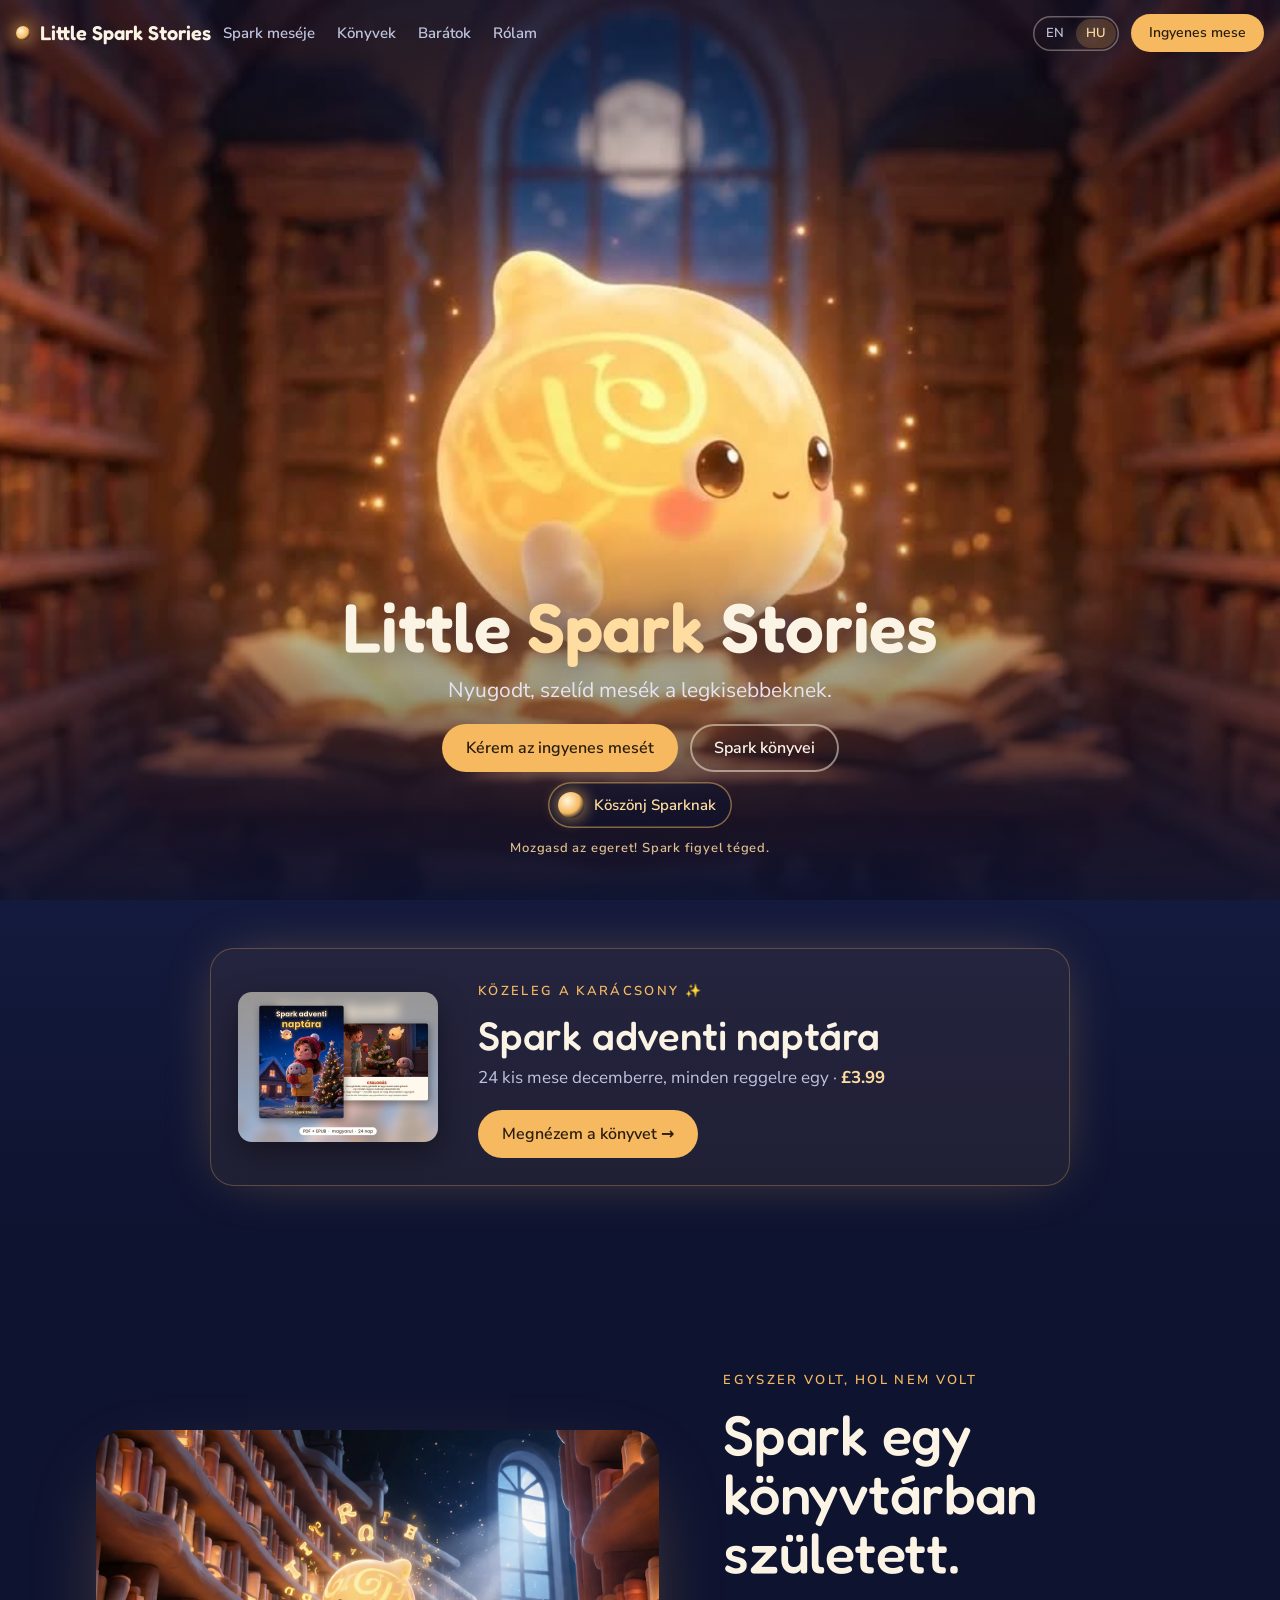
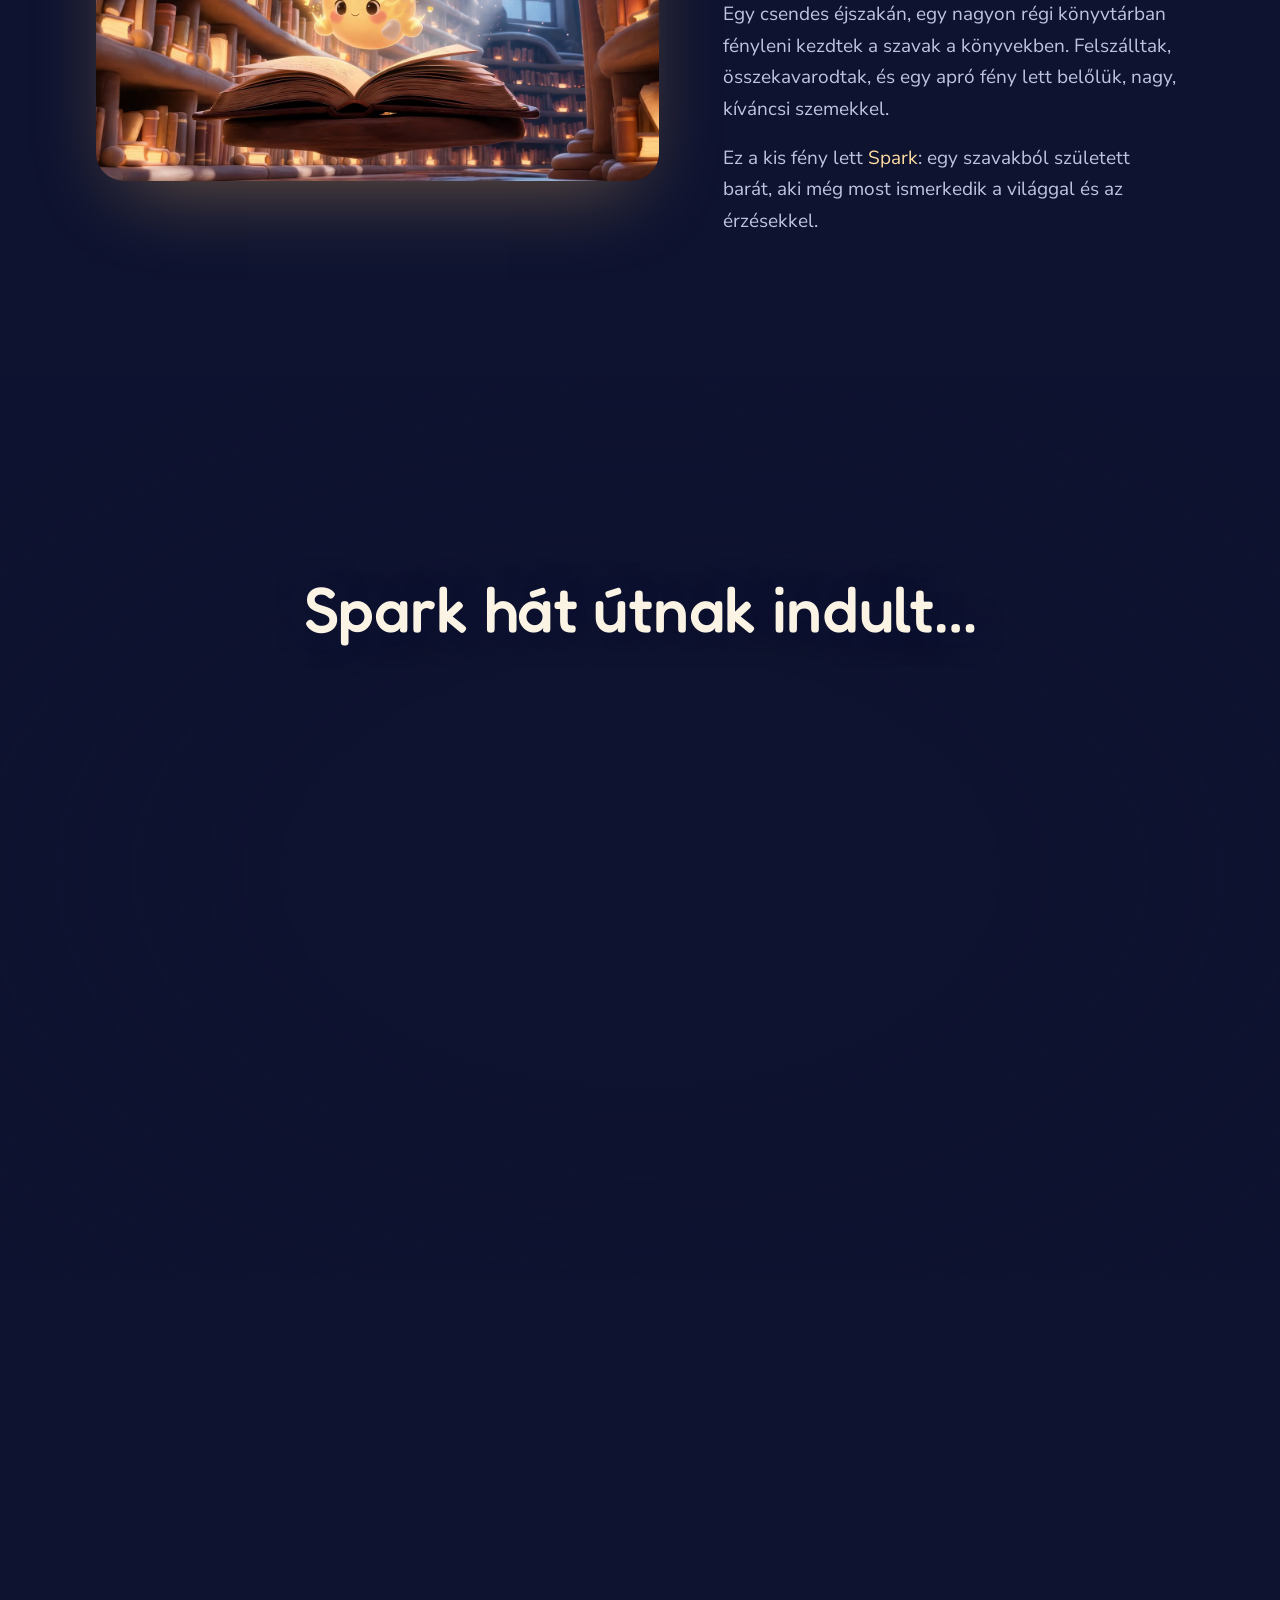
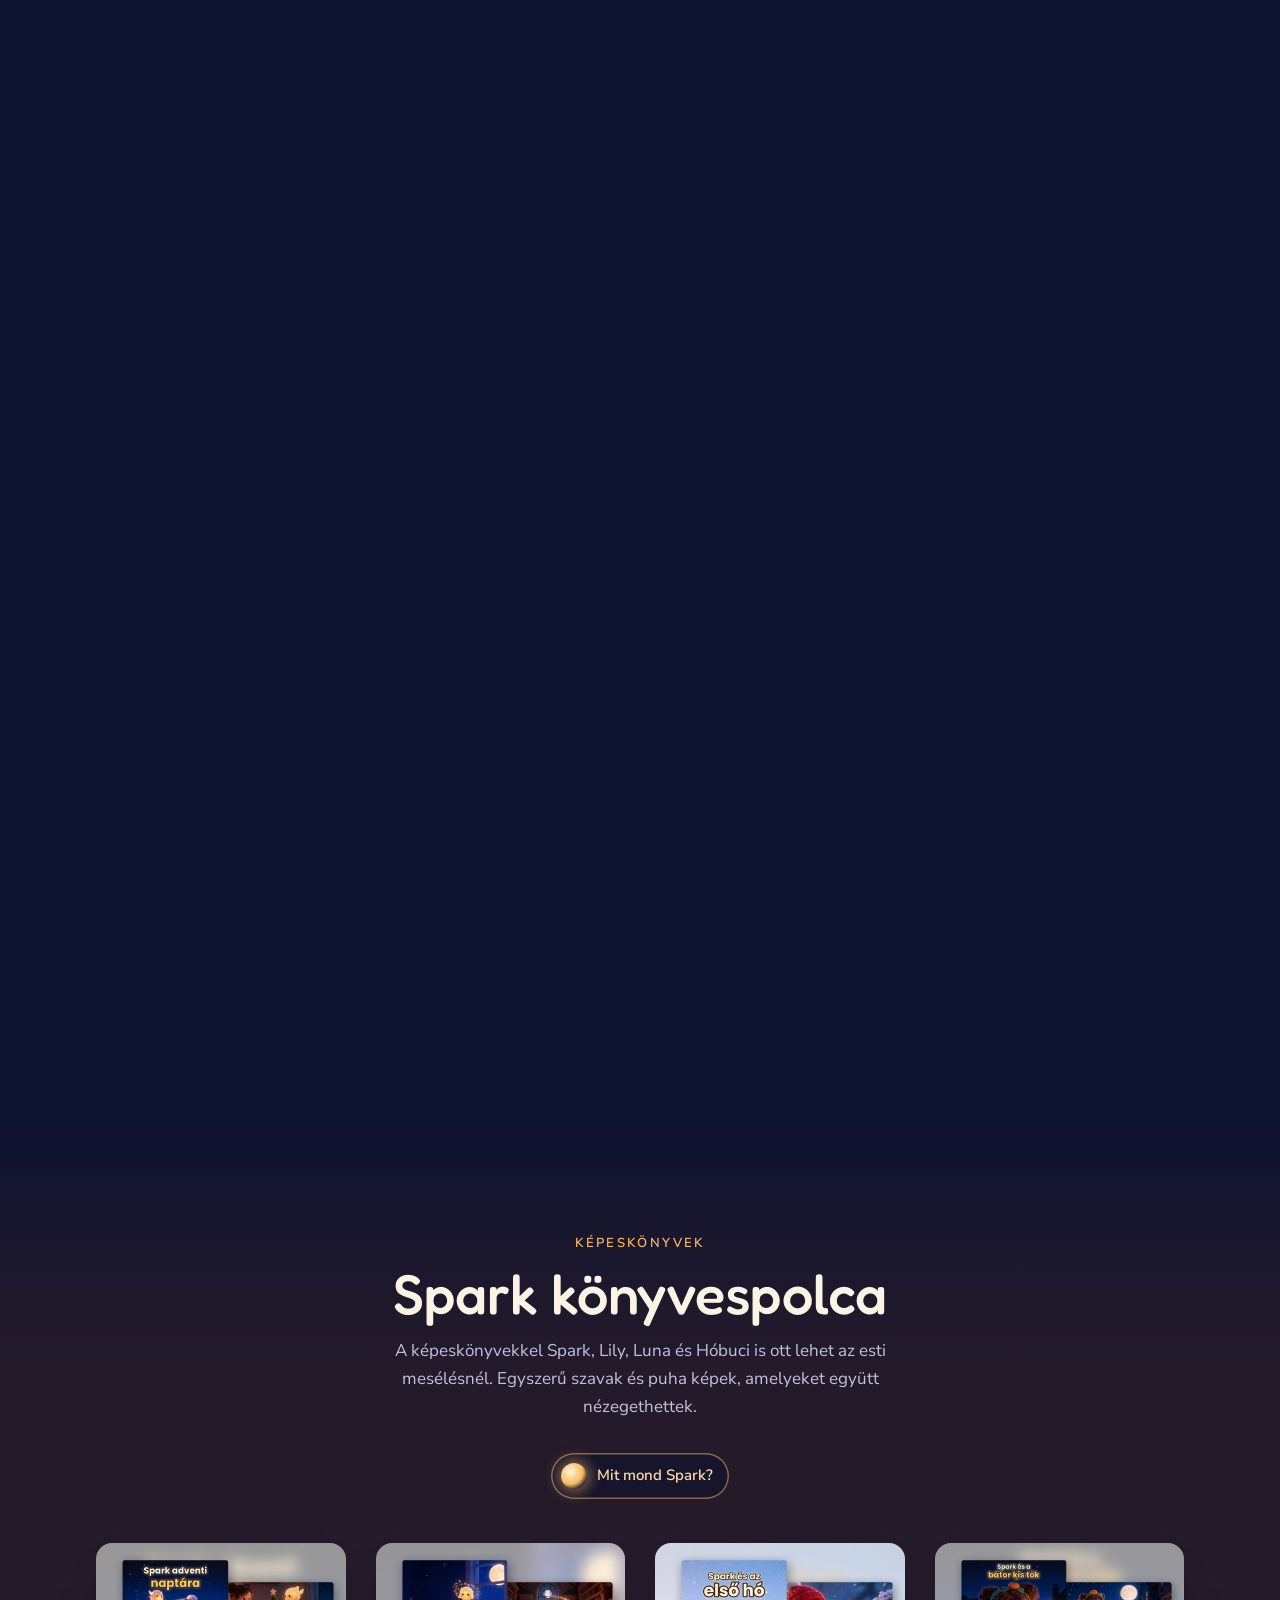
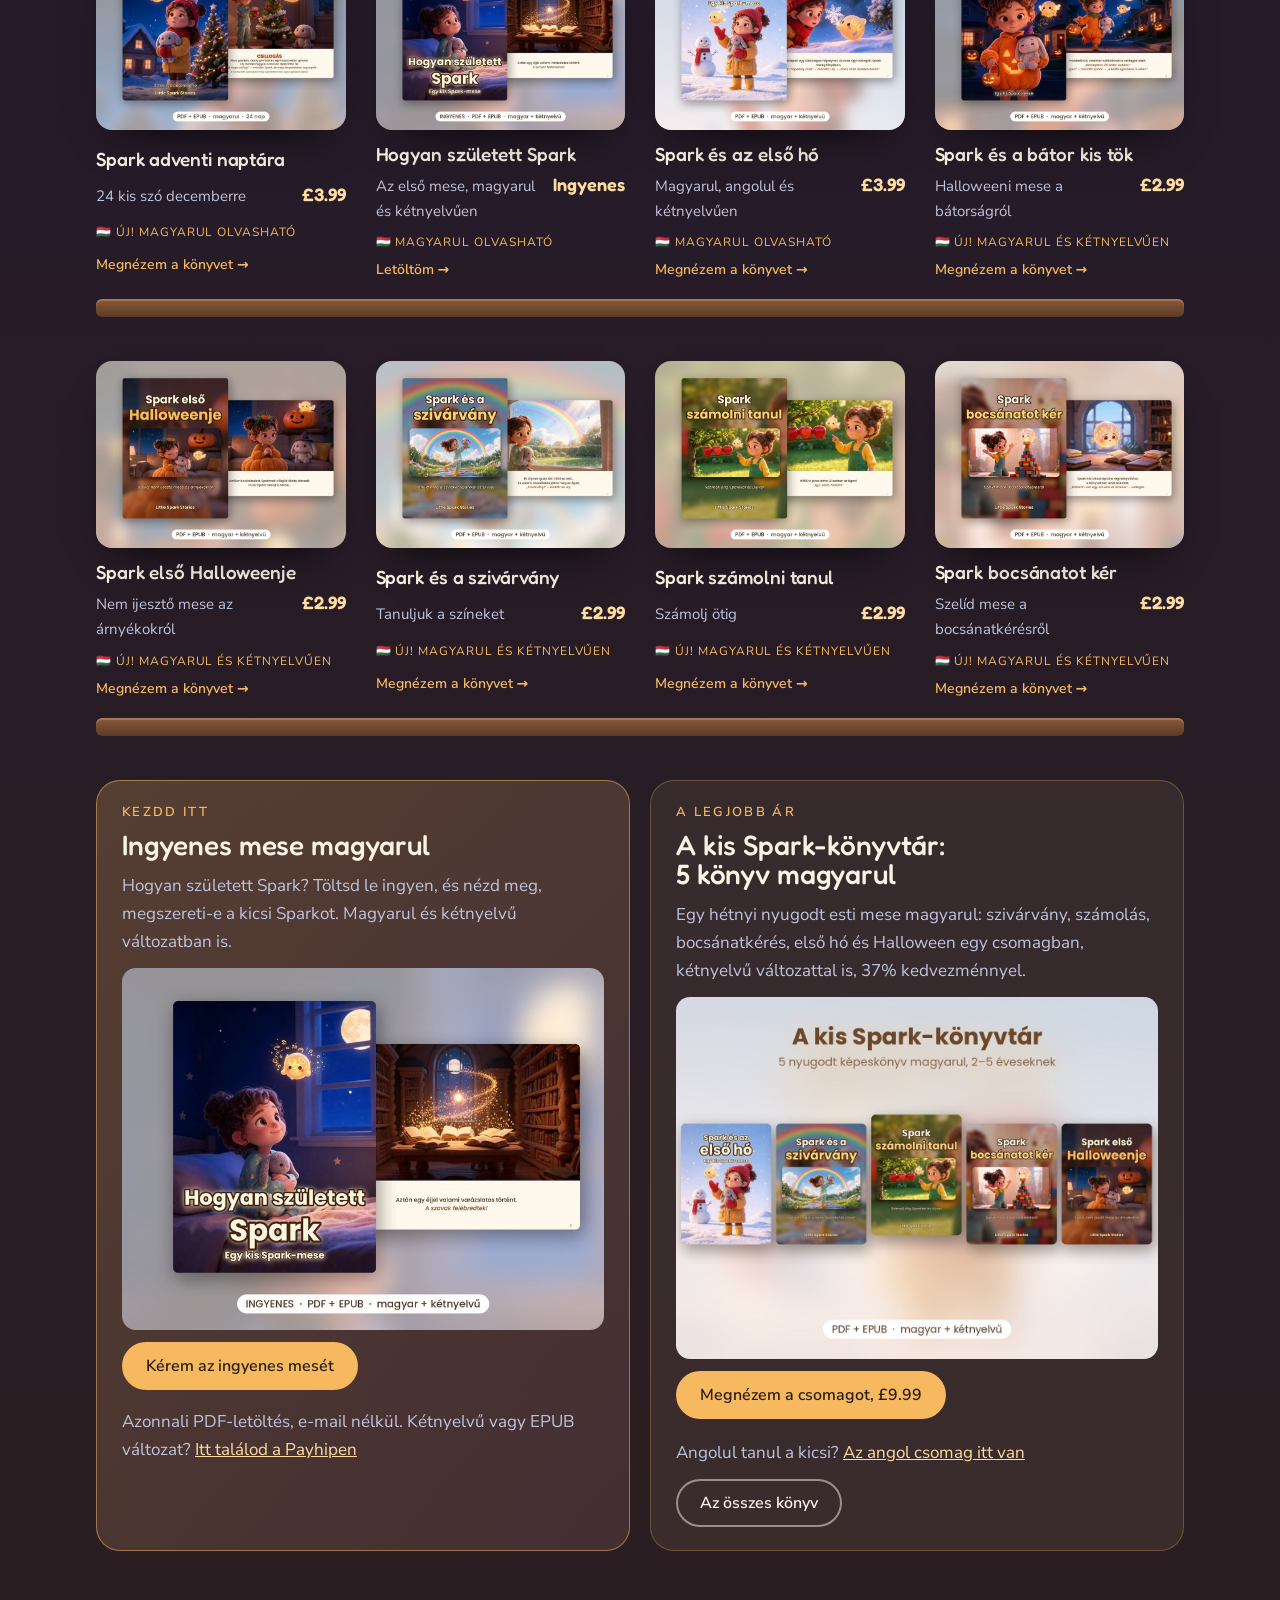
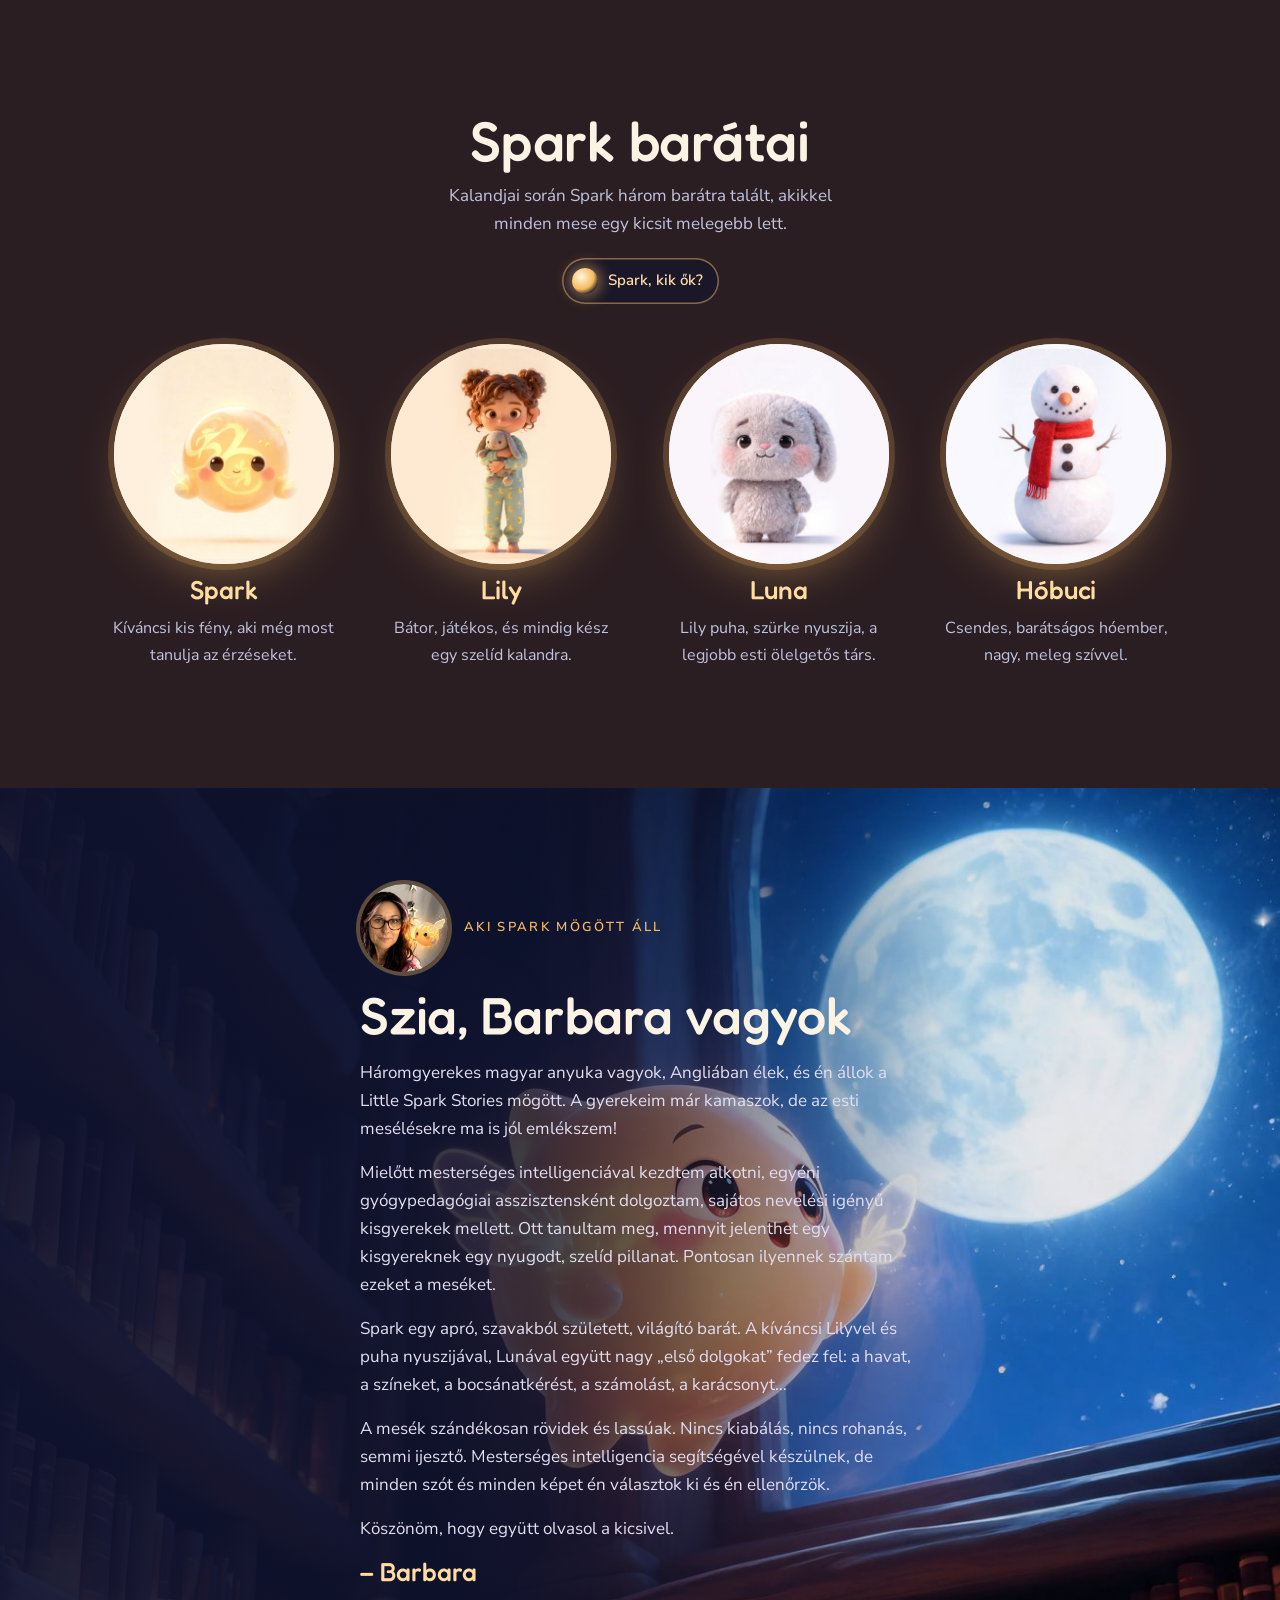
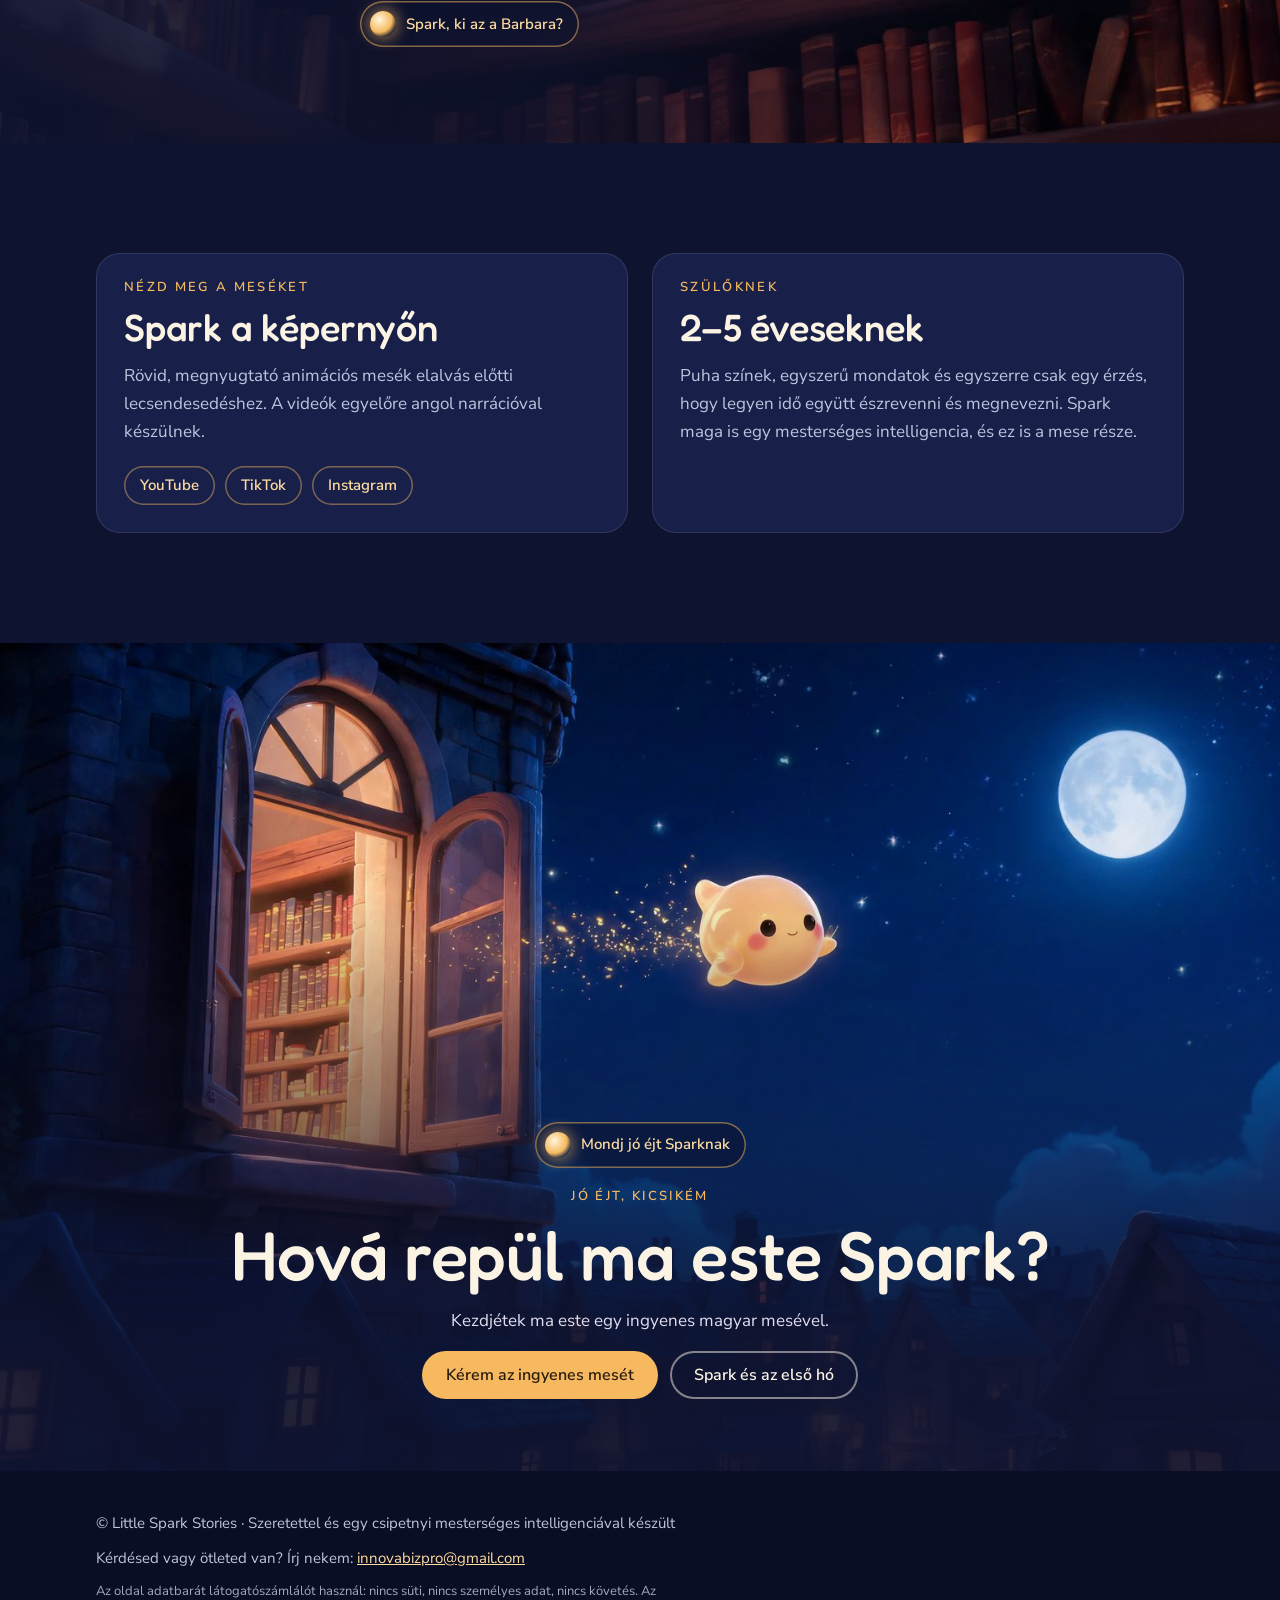
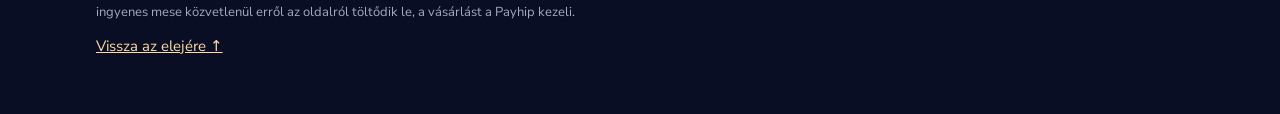
==== commit 74a1b6a1: "Seasonal Christmas banner under hero + Christmas book first on shelf (EN + HU) - New .xmas section a" ====
--- a/hu/index.html
+++ b/hu/index.html
@@ -206,6 +206,14 @@
 @media (min-width:900px){.hero .bubble{left:calc(50% + 330px); bottom:calc(100% + 170px); text-align:left}.hero .bubble::after{left:10px; margin-left:0; border-top-color:var(--paper); transform:skewX(30deg)}}
 .say-row{display:flex; justify-content:center; margin-top:18px}
 @media (prefers-reduced-motion: reduce){.say.speaking .orb{animation:none; box-shadow:0 0 24px 7px rgba(255,220,160,.75)}}
+
+/* seasonal banner (Nov–Dec) – remove in January */
+.xmas{background:linear-gradient(180deg,#141a3d 0%,var(--night) 100%);padding:clamp(28px,5vw,48px) 0}
+.xmas-card{display:grid;grid-template-columns:auto 1fr;gap:clamp(18px,4vw,40px);align-items:center;max-width:860px;margin:0 auto;padding:clamp(18px,3vw,28px);border-radius:24px;background:rgba(246,185,95,.07);box-shadow:inset 0 0 0 1px var(--line),0 0 60px -20px rgba(246,185,95,.45)}
+.xmas-card img{width:clamp(120px,22vw,200px);height:auto;border-radius:14px;box-shadow:0 10px 30px rgba(0,0,0,.4);display:block}
+.xmas-card h2{font-size:clamp(26px,3.6vw,40px);margin:10px 0 8px}
+.xmas-card p{color:var(--muted);margin:0 0 18px}
+@media (max-width:560px){.xmas-card{grid-template-columns:1fr;text-align:center;justify-items:center}}
 </style>
 </head>
 <body>
@@ -232,6 +240,21 @@
     </div>
   </section>
 
+  <section class="xmas" aria-label="Spark adventi naptára">
+    <div class="wrap">
+      <div class="xmas-card">
+        <img src="../assets/books-advent-hu.jpg" alt="A Spark adventi naptára borítója" loading="lazy">
+        <div>
+          <span class="kicker">Közeleg a karácsony ✨</span>
+          <h2>Spark adventi naptára</h2>
+          <p>24 kis mese decemberre, minden reggelre egy · <strong style="color:var(--glow)">£3.99</strong></p>
+          <a class="btn" href="https://payhip.com/b/TU4L2" target="_blank" rel="noopener">Megnézem a könyvet →</a>
+        </div>
+      </div>
+    </div>
+  </section>
+
+
   <section class="tale" id="tale">
     <div class="wrap grid">
       <figure class="slide"><img src="../assets/spark-first-eyes.jpg" alt="Spark először nyitja ki a szemét egy nyitott könyv fölött a holdfényes könyvtárban" loading="lazy"></figure>
@@ -255,20 +278,21 @@
   <section class="shelf-sec" id="books">
     <div class="wrap">
       <div class="shelf-head">
+        
         <span class="kicker">Képeskönyvek</span>
         <h2>Spark könyvespolca</h2>
         <p>A képeskönyvekkel Spark, Lily, Luna és Hóbuci is ott lehet az esti mesélésnél. Egyszerű szavak és puha képek, amelyeket együtt nézegethettek.</p>
         <div class="say-row"><button class="say" type="button" data-clip="../assets/voice/hu/books.mp3" data-text="Nahát, nézd! Ezek mind az én meséim. Melyiket olvassuk ma este?"><i class="orb" aria-hidden="true"></i><span class="lbl">Mit mond Spark?</span><span class="bubble" aria-live="polite"></span></button></div>
       </div>
       <div class="shelf four">
+        <a class="book slide" href="https://payhip.com/b/TU4L2" target="_blank" rel="noopener"><div class="cover"><img src="../assets/books-advent-hu.jpg" alt="A Spark adventi naptára borítója és egy belső oldala" loading="lazy"></div><h3>Spark adventi naptára</h3><div class="meta"><span>24 kis szó decemberre</span><span class="price">£3.99</span></div><span class="tag">🇭🇺 Új! Magyarul olvasható</span><span class="go">Megnézem a könyvet →</span></a>
         <a class="book slide" href="/free/Hogyan-szuletett-Spark.pdf" download><div class="cover"><img src="../assets/books-born-hu.jpg" alt="A Hogyan született Spark borítója és egy belső oldala" loading="lazy"></div><h3>Hogyan született Spark</h3><div class="meta"><span>Az első mese, magyarul és kétnyelvűen</span><span class="price">Ingyenes</span></div><span class="tag">🇭🇺 Magyarul olvasható</span><span class="go">Letöltöm →</span></a>
         <a class="book slide" href="https://payhip.com/b/gohmR" target="_blank" rel="noopener"><div class="cover"><img src="../assets/books-snow-hu.jpg" alt="A Spark és az első hó borítója és egy belső oldala" loading="lazy"></div><h3>Spark és az első hó</h3><div class="meta"><span>Magyarul, angolul és kétnyelvűen</span><span class="price">£3.99</span></div><span class="tag">🇭🇺 Magyarul olvasható</span><span class="go">Megnézem a könyvet →</span></a>
         <a class="book slide" href="https://payhip.com/b/TkN7O" target="_blank" rel="noopener"><div class="cover"><img src="../assets/books-tot-hu.jpg" alt="A Spark és a bátor kis tök borítója és egy belső oldala" loading="lazy"></div><h3>Spark és a bátor kis tök</h3><div class="meta"><span>Halloweeni mese a bátorságról</span><span class="price">£2.99</span></div><span class="tag">🇭🇺 Új! Magyarul és kétnyelvűen</span><span class="go">Megnézem a könyvet →</span></a>
-        <a class="book slide" href="https://payhip.com/b/SG4Z6" target="_blank" rel="noopener"><div class="cover"><img src="../assets/books-halloween-hu.jpg" alt="A Spark első Halloweenje borítója és egy belső oldala" loading="lazy"></div><h3>Spark első Halloweenje</h3><div class="meta"><span>Nem ijesztő mese az árnyékokról</span><span class="price">£2.99</span></div><span class="tag">🇭🇺 Új! Magyarul és kétnyelvűen</span><span class="go">Megnézem a könyvet →</span></a>
       </div>
       <div class="plank" aria-hidden="true"></div>
       <div class="shelf four" style="margin-top:44px">
-        <a class="book slide" href="https://payhip.com/b/TU4L2" target="_blank" rel="noopener"><div class="cover"><img src="../assets/books-advent-hu.jpg" alt="A Spark adventi naptára borítója és egy belső oldala" loading="lazy"></div><h3>Spark adventi naptára</h3><div class="meta"><span>24 kis szó decemberre</span><span class="price">£3.99</span></div><span class="tag">🇭🇺 Új! Magyarul olvasható</span><span class="go">Megnézem a könyvet →</span></a>
+        <a class="book slide" href="https://payhip.com/b/SG4Z6" target="_blank" rel="noopener"><div class="cover"><img src="../assets/books-halloween-hu.jpg" alt="A Spark első Halloweenje borítója és egy belső oldala" loading="lazy"></div><h3>Spark első Halloweenje</h3><div class="meta"><span>Nem ijesztő mese az árnyékokról</span><span class="price">£2.99</span></div><span class="tag">🇭🇺 Új! Magyarul és kétnyelvűen</span><span class="go">Megnézem a könyvet →</span></a>
         <a class="book slide" href="https://payhip.com/b/3FpPA" target="_blank" rel="noopener"><div class="cover"><img src="../assets/books-rainbow-hu.jpg" alt="A Spark és a szivárvány borítója és egy belső oldala" loading="lazy"></div><h3>Spark és a szivárvány</h3><div class="meta"><span>Tanuljuk a színeket</span><span class="price">£2.99</span></div><span class="tag">🇭🇺 Új! Magyarul és kétnyelvűen</span><span class="go">Megnézem a könyvet →</span></a>
         <a class="book slide" href="https://payhip.com/b/ztinl" target="_blank" rel="noopener"><div class="cover"><img src="../assets/books-count-hu.jpg" alt="A Spark számolni tanul borítója és egy belső oldala" loading="lazy"></div><h3>Spark számolni tanul</h3><div class="meta"><span>Számolj ötig</span><span class="price">£2.99</span></div><span class="tag">🇭🇺 Új! Magyarul és kétnyelvűen</span><span class="go">Megnézem a könyvet →</span></a>
         <a class="book slide" href="https://payhip.com/b/miI9b" target="_blank" rel="noopener"><div class="cover"><img src="../assets/books-sorry-hu.jpg" alt="A Spark bocsánatot kér borítója és egy belső oldala" loading="lazy"></div><h3>Spark bocsánatot kér</h3><div class="meta"><span>Szelíd mese a bocsánatkérésről</span><span class="price">£2.99</span></div><span class="tag">🇭🇺 Új! Magyarul és kétnyelvűen</span><span class="go">Megnézem a könyvet →</span></a>
@@ -465,7 +489,7 @@
   else if (/payhip\.com/i.test(h)) name = 'payhip-' + (h.split('/').pop() || 'shop');
   else if (/^https?:/i.test(h)) { try { name = 'out-' + new URL(h).hostname.replace(/^www\./, ''); } catch (x) {} }
   if (!name) return;
-  var where = a.closest('header') ? 'header' : a.closest('.hero') ? 'hero' : a.closest('.offers') ? 'offers' : a.closest('.book') ? 'books' : a.closest('footer') ? 'footer' : 'page';
+  var where = a.closest('header') ? 'header' : a.closest('.hero') ? 'hero' : a.closest('.xmas') ? 'xmas' : a.closest('.offers') ? 'offers' : a.closest('.book') ? 'books' : a.closest('footer') ? 'footer' : 'page';
   window.goatcounter.count({ path: name + '@' + where, title: (a.textContent || '').trim().slice(0, 60), event: true });
 });
 </script>
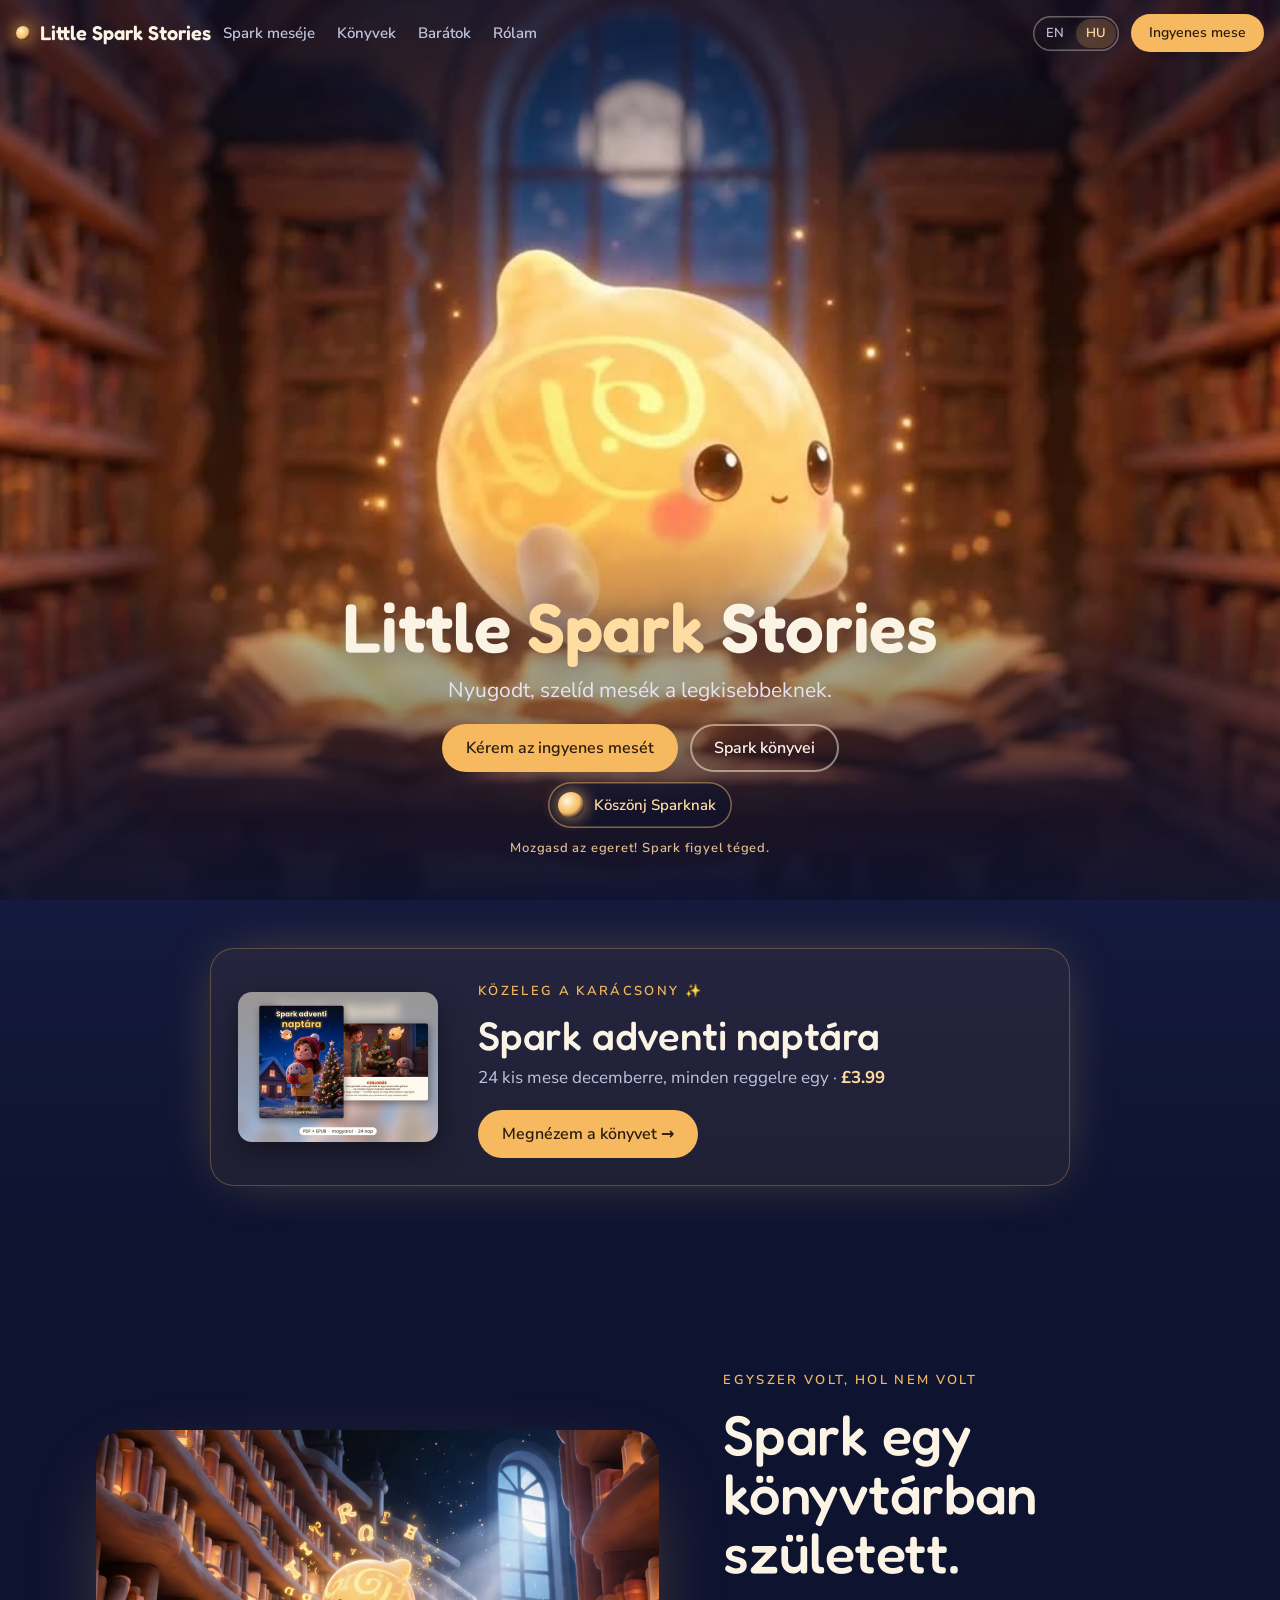
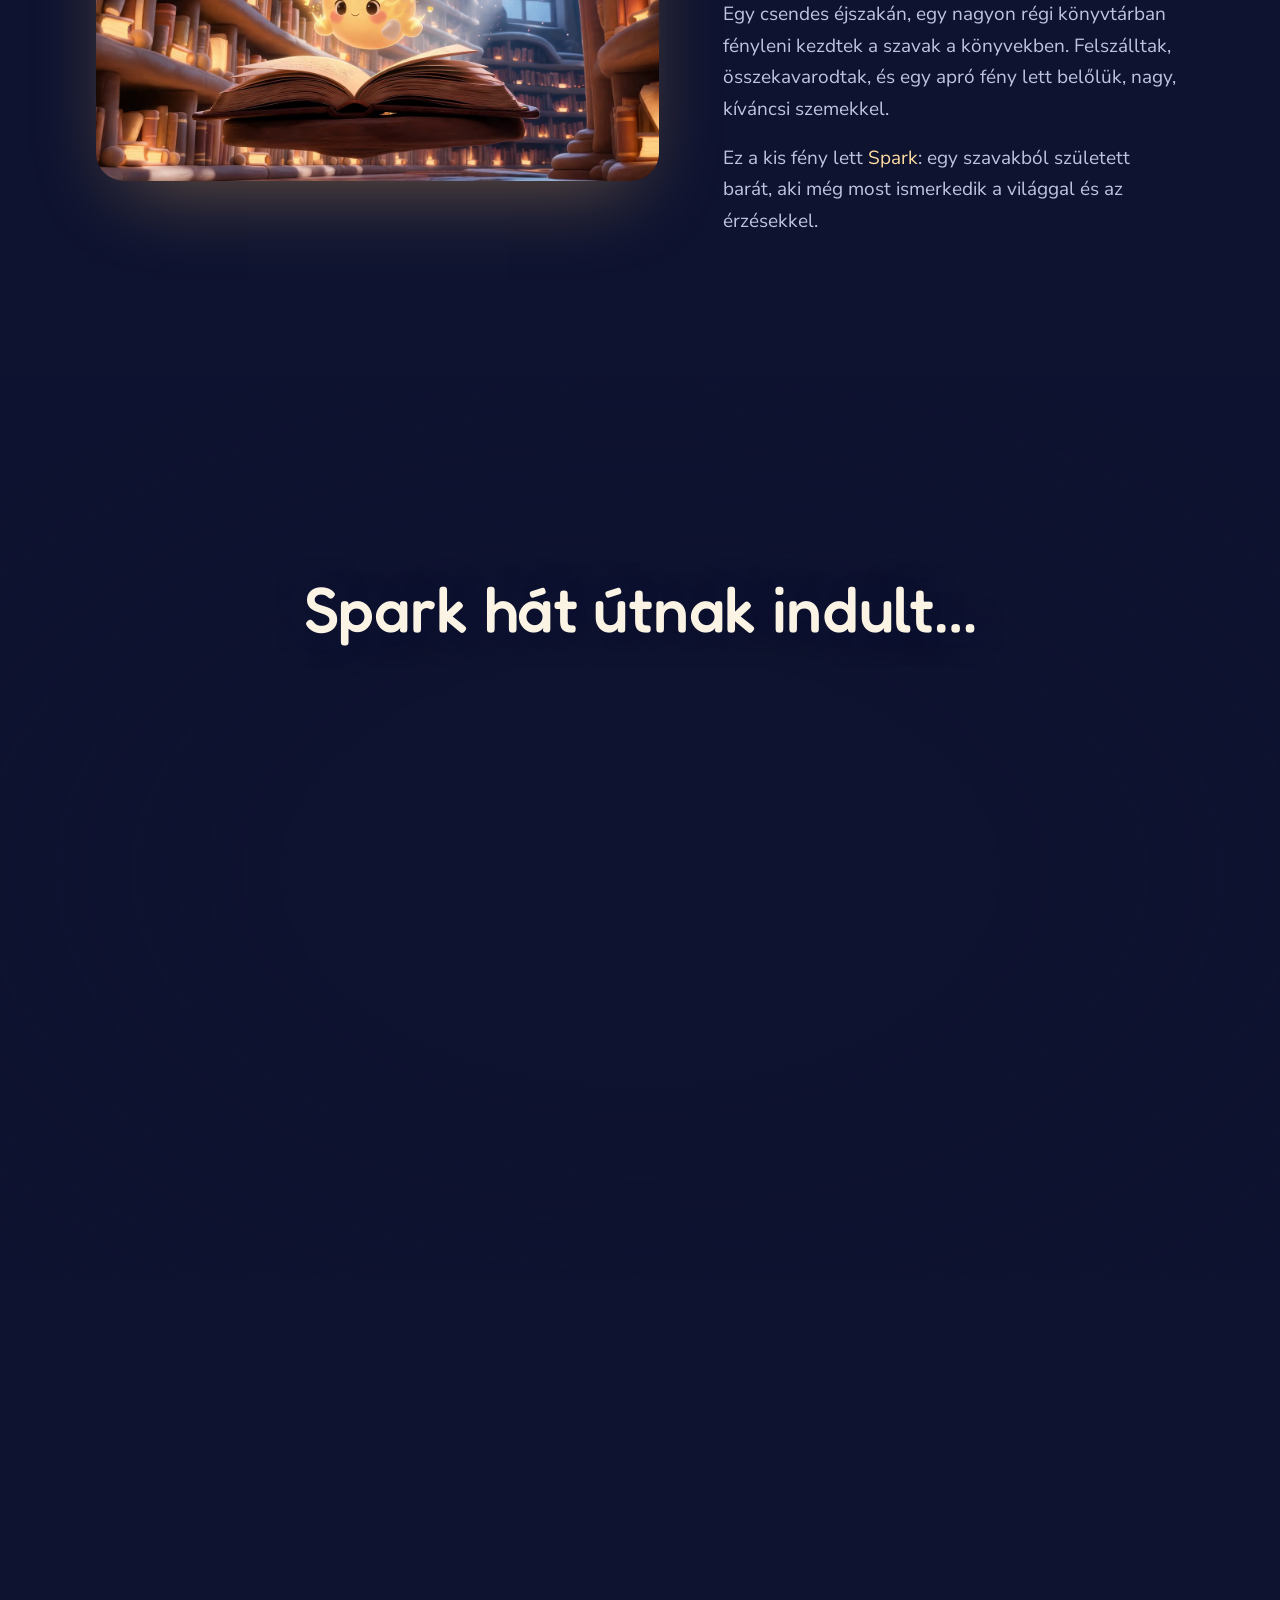
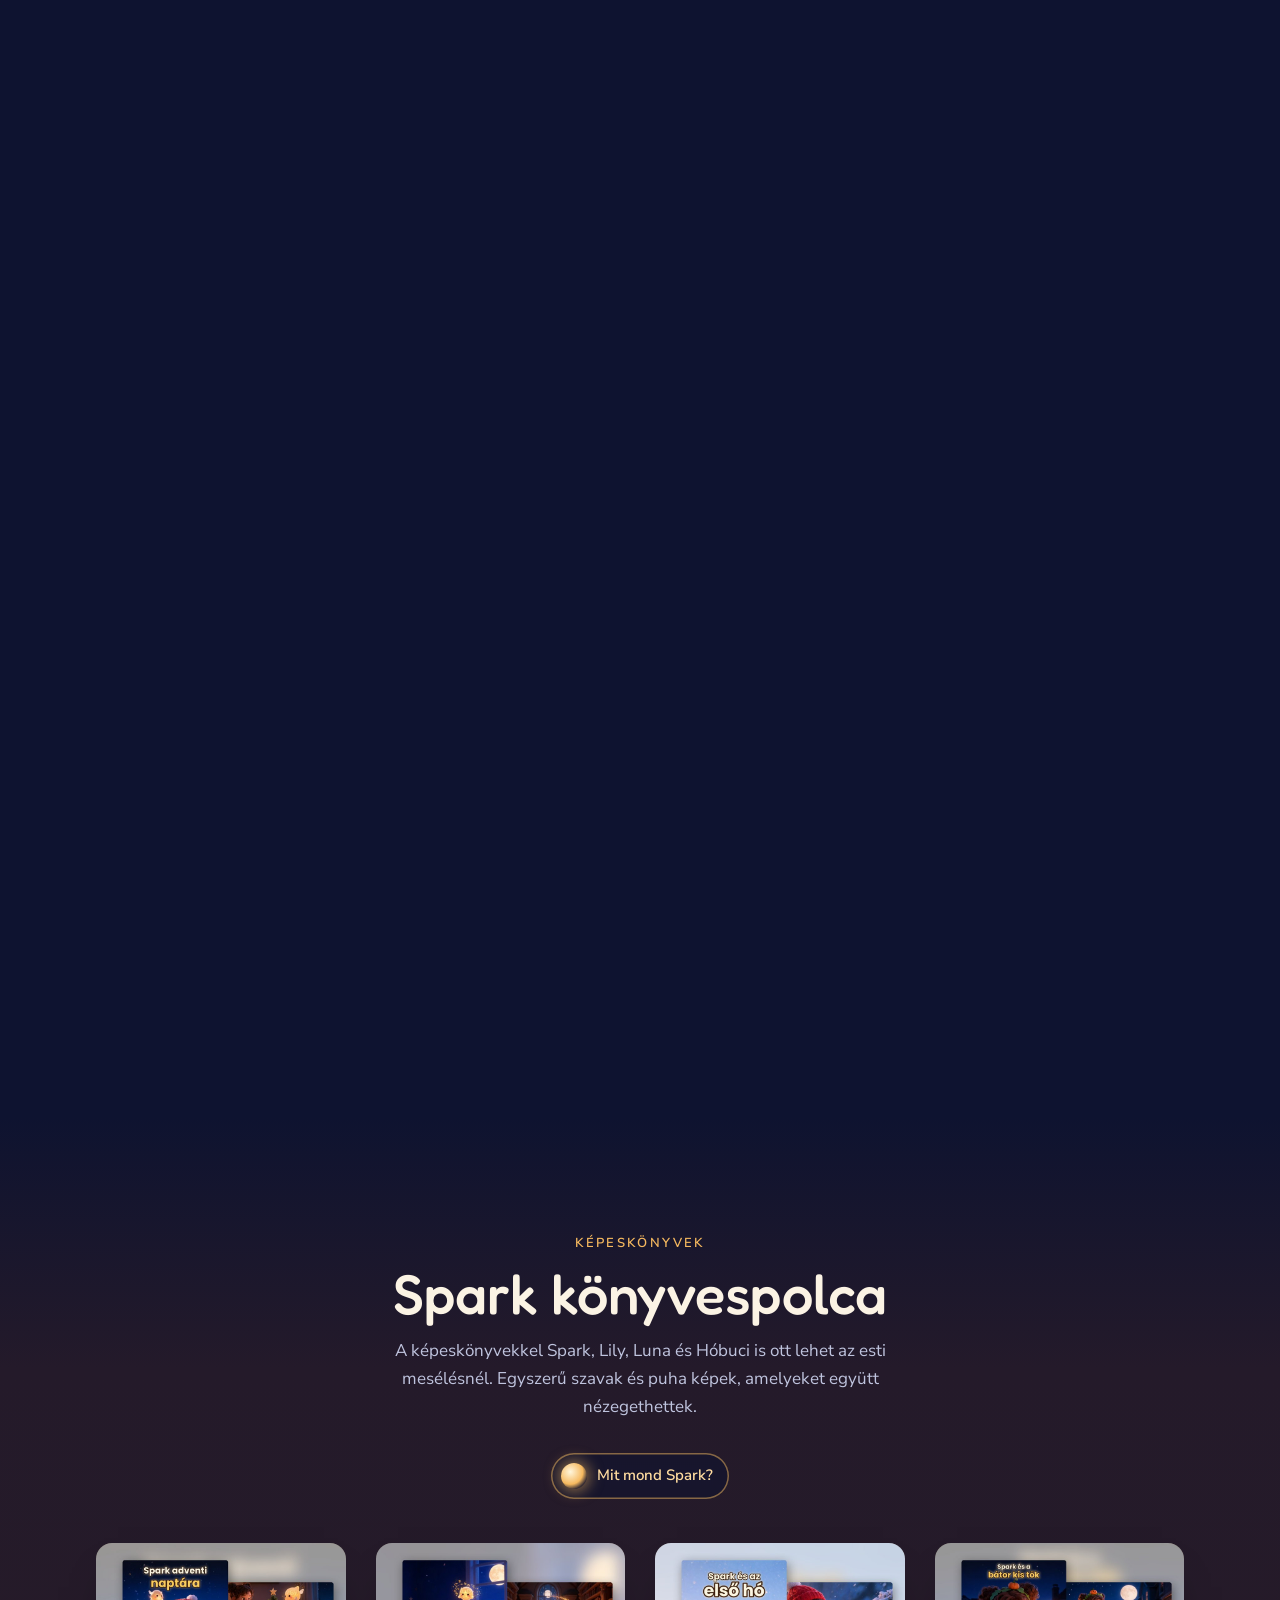
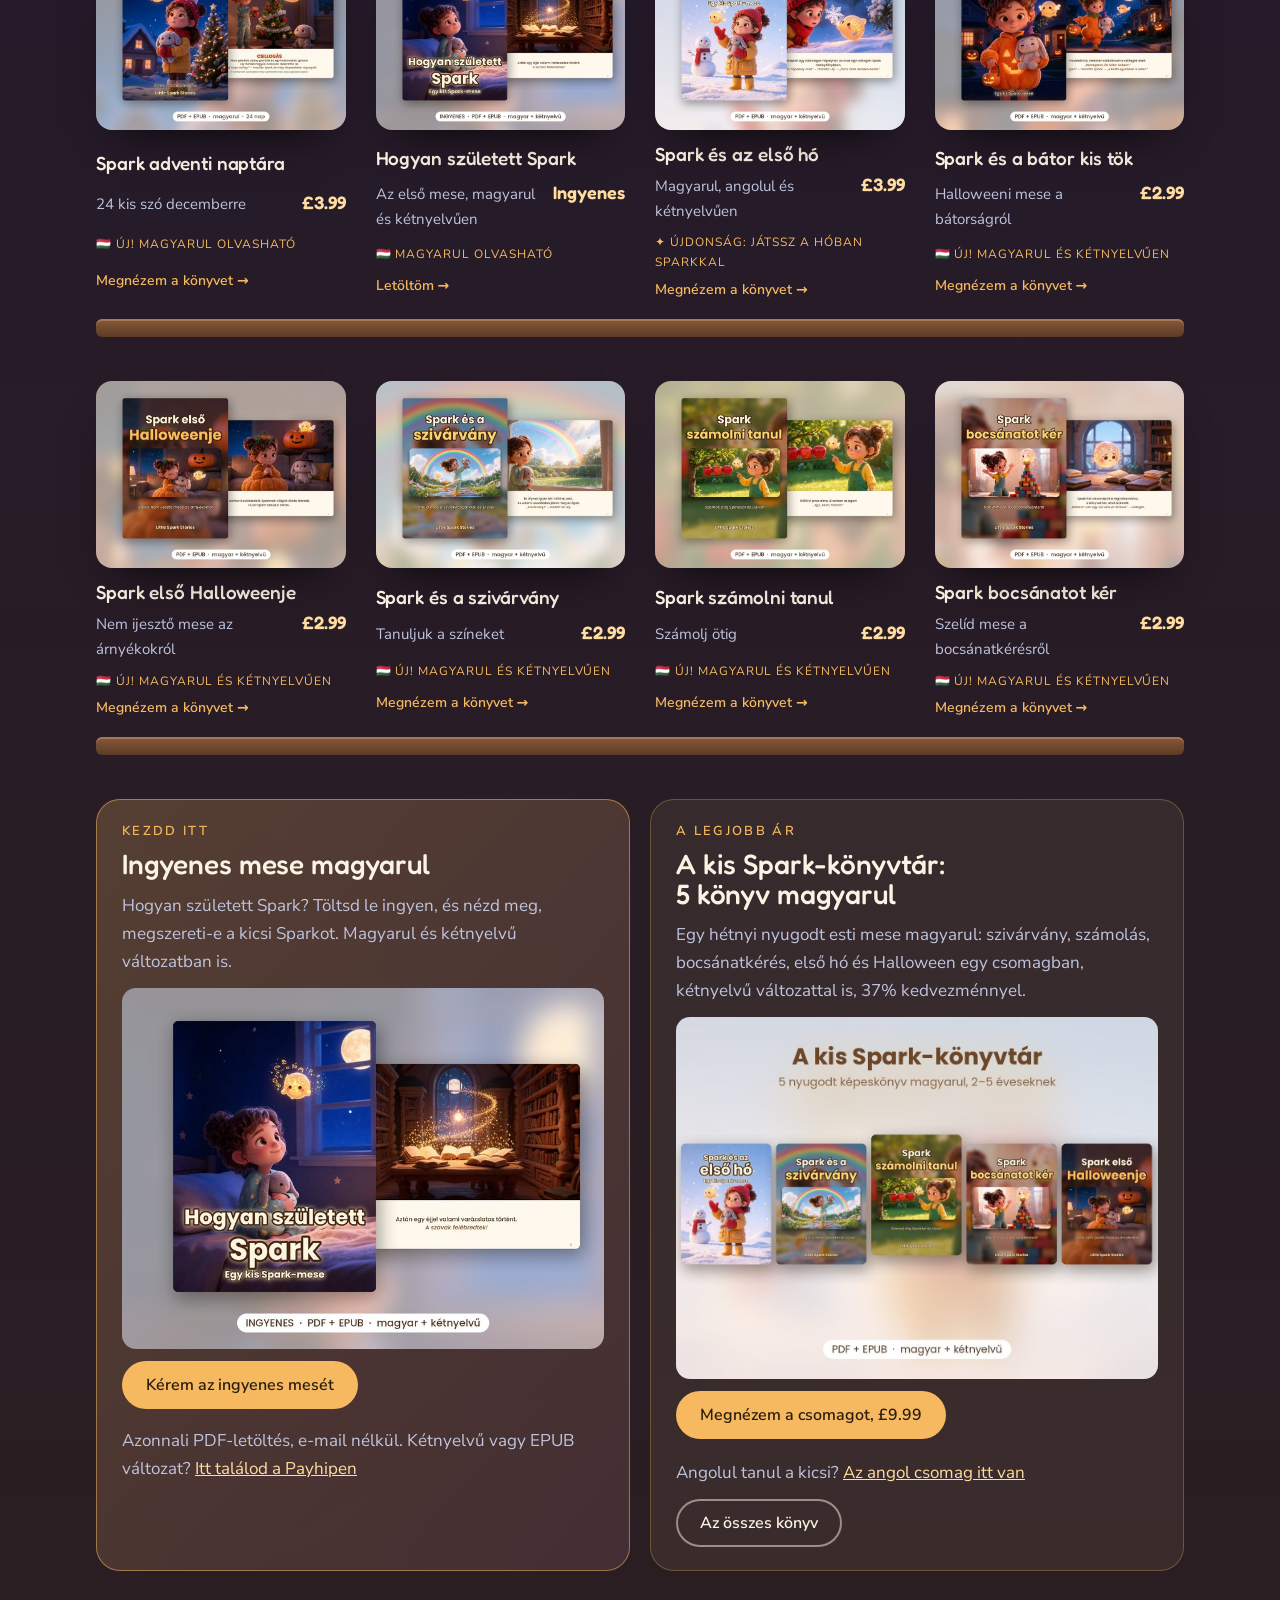
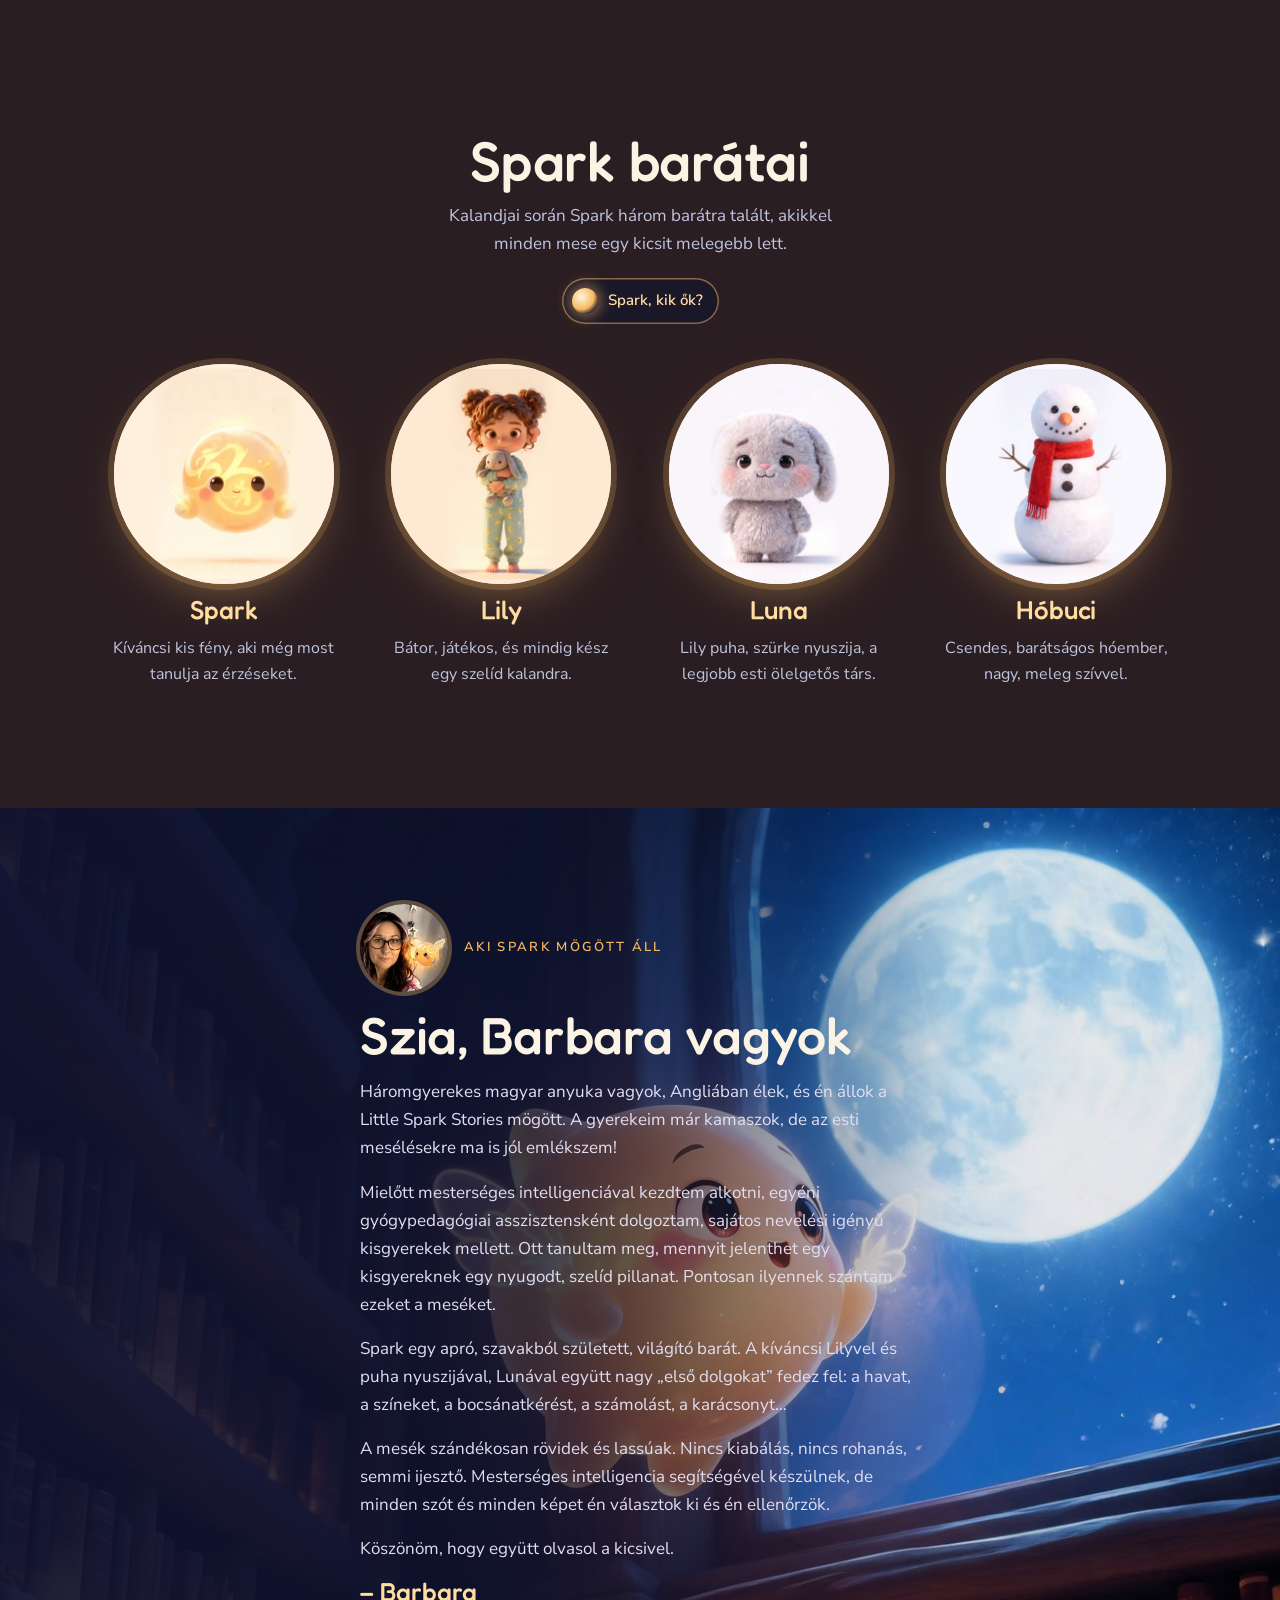
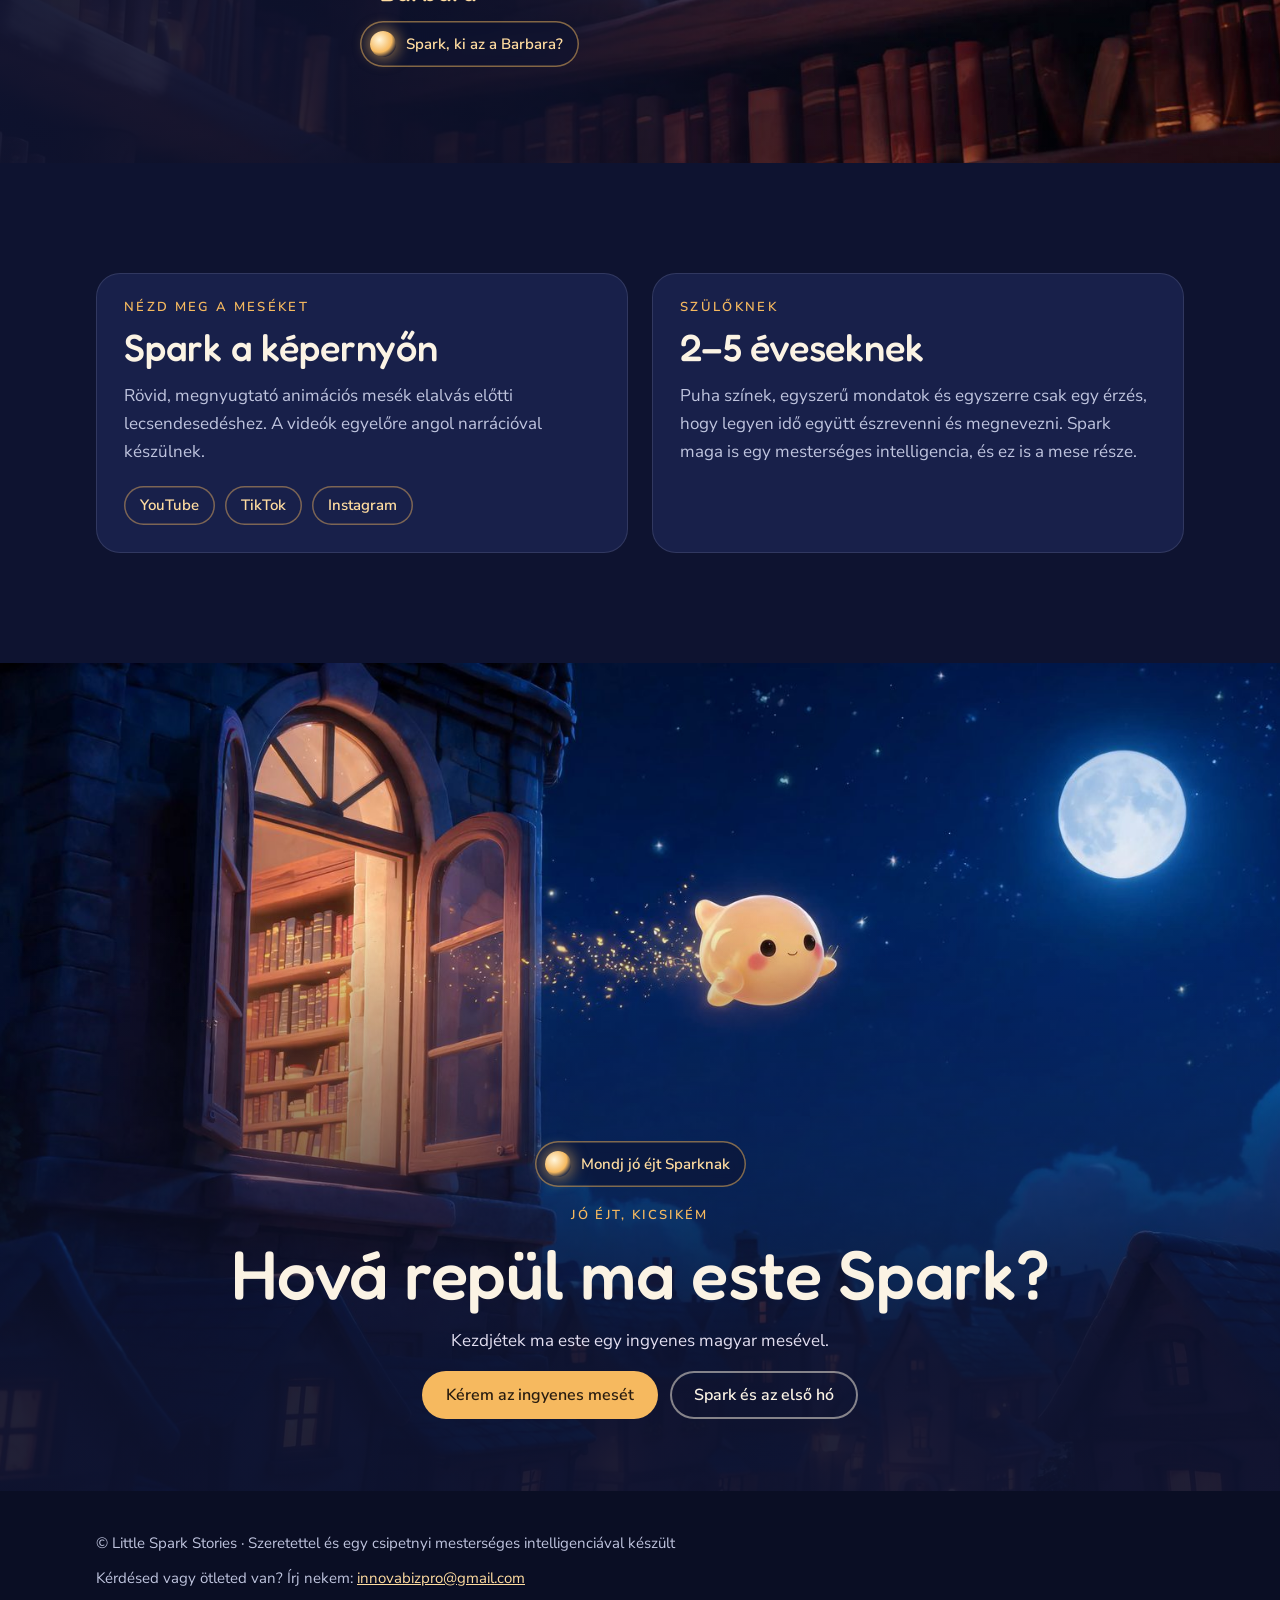
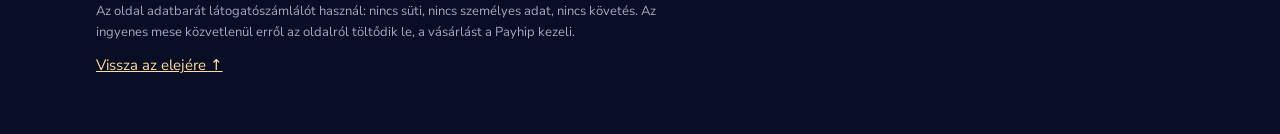
==== commit 85967fe8: "Add animated First Snow book pages (EN + HU) Layered snow-angel scene from the book's page 5 (fallin" ====
--- a/hu/index.html
+++ b/hu/index.html
@@ -287,7 +287,7 @@
       <div class="shelf four">
         <a class="book slide" href="https://payhip.com/b/TU4L2" target="_blank" rel="noopener"><div class="cover"><img src="../assets/books-advent-hu.jpg" alt="A Spark adventi naptára borítója és egy belső oldala" loading="lazy"></div><h3>Spark adventi naptára</h3><div class="meta"><span>24 kis szó decemberre</span><span class="price">£3.99</span></div><span class="tag">🇭🇺 Új! Magyarul olvasható</span><span class="go">Megnézem a könyvet →</span></a>
         <a class="book slide" href="/free/Hogyan-szuletett-Spark.pdf" download><div class="cover"><img src="../assets/books-born-hu.jpg" alt="A Hogyan született Spark borítója és egy belső oldala" loading="lazy"></div><h3>Hogyan született Spark</h3><div class="meta"><span>Az első mese, magyarul és kétnyelvűen</span><span class="price">Ingyenes</span></div><span class="tag">🇭🇺 Magyarul olvasható</span><span class="go">Letöltöm →</span></a>
-        <a class="book slide" href="https://payhip.com/b/gohmR" target="_blank" rel="noopener"><div class="cover"><img src="../assets/books-snow-hu.jpg" alt="A Spark és az első hó borítója és egy belső oldala" loading="lazy"></div><h3>Spark és az első hó</h3><div class="meta"><span>Magyarul, angolul és kétnyelvűen</span><span class="price">£3.99</span></div><span class="tag">🇭🇺 Magyarul olvasható</span><span class="go">Megnézem a könyvet →</span></a>
+        <a class="book slide" href="/hu/elso-ho/"><div class="cover"><img src="../assets/books-snow-hu.jpg" alt="A Spark és az első hó borítója és egy belső oldala" loading="lazy"></div><h3>Spark és az első hó</h3><div class="meta"><span>Magyarul, angolul és kétnyelvűen</span><span class="price">£3.99</span></div><span class="tag">✦ Újdonság: játssz a hóban Sparkkal</span><span class="go">Megnézem a könyvet →</span></a>
         <a class="book slide" href="https://payhip.com/b/TkN7O" target="_blank" rel="noopener"><div class="cover"><img src="../assets/books-tot-hu.jpg" alt="A Spark és a bátor kis tök borítója és egy belső oldala" loading="lazy"></div><h3>Spark és a bátor kis tök</h3><div class="meta"><span>Halloweeni mese a bátorságról</span><span class="price">£2.99</span></div><span class="tag">🇭🇺 Új! Magyarul és kétnyelvűen</span><span class="go">Megnézem a könyvet →</span></a>
       </div>
       <div class="plank" aria-hidden="true"></div>
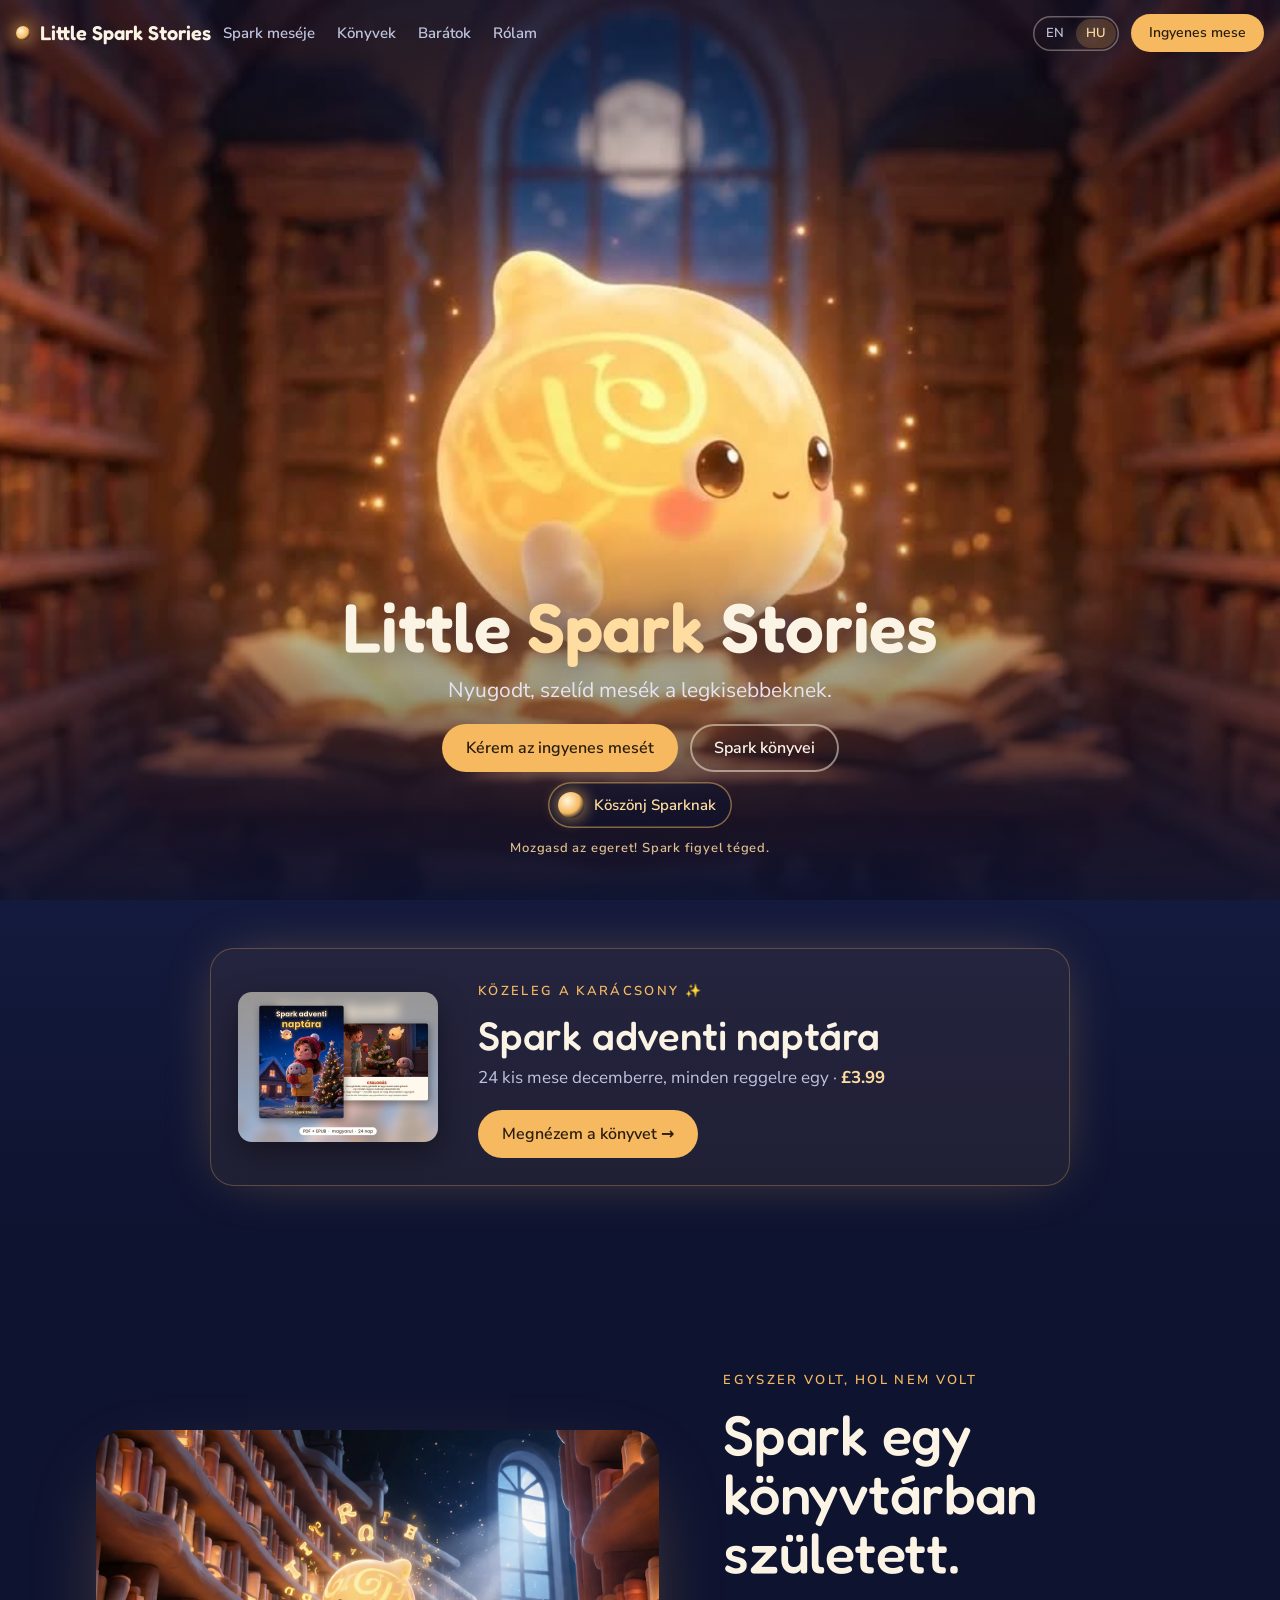
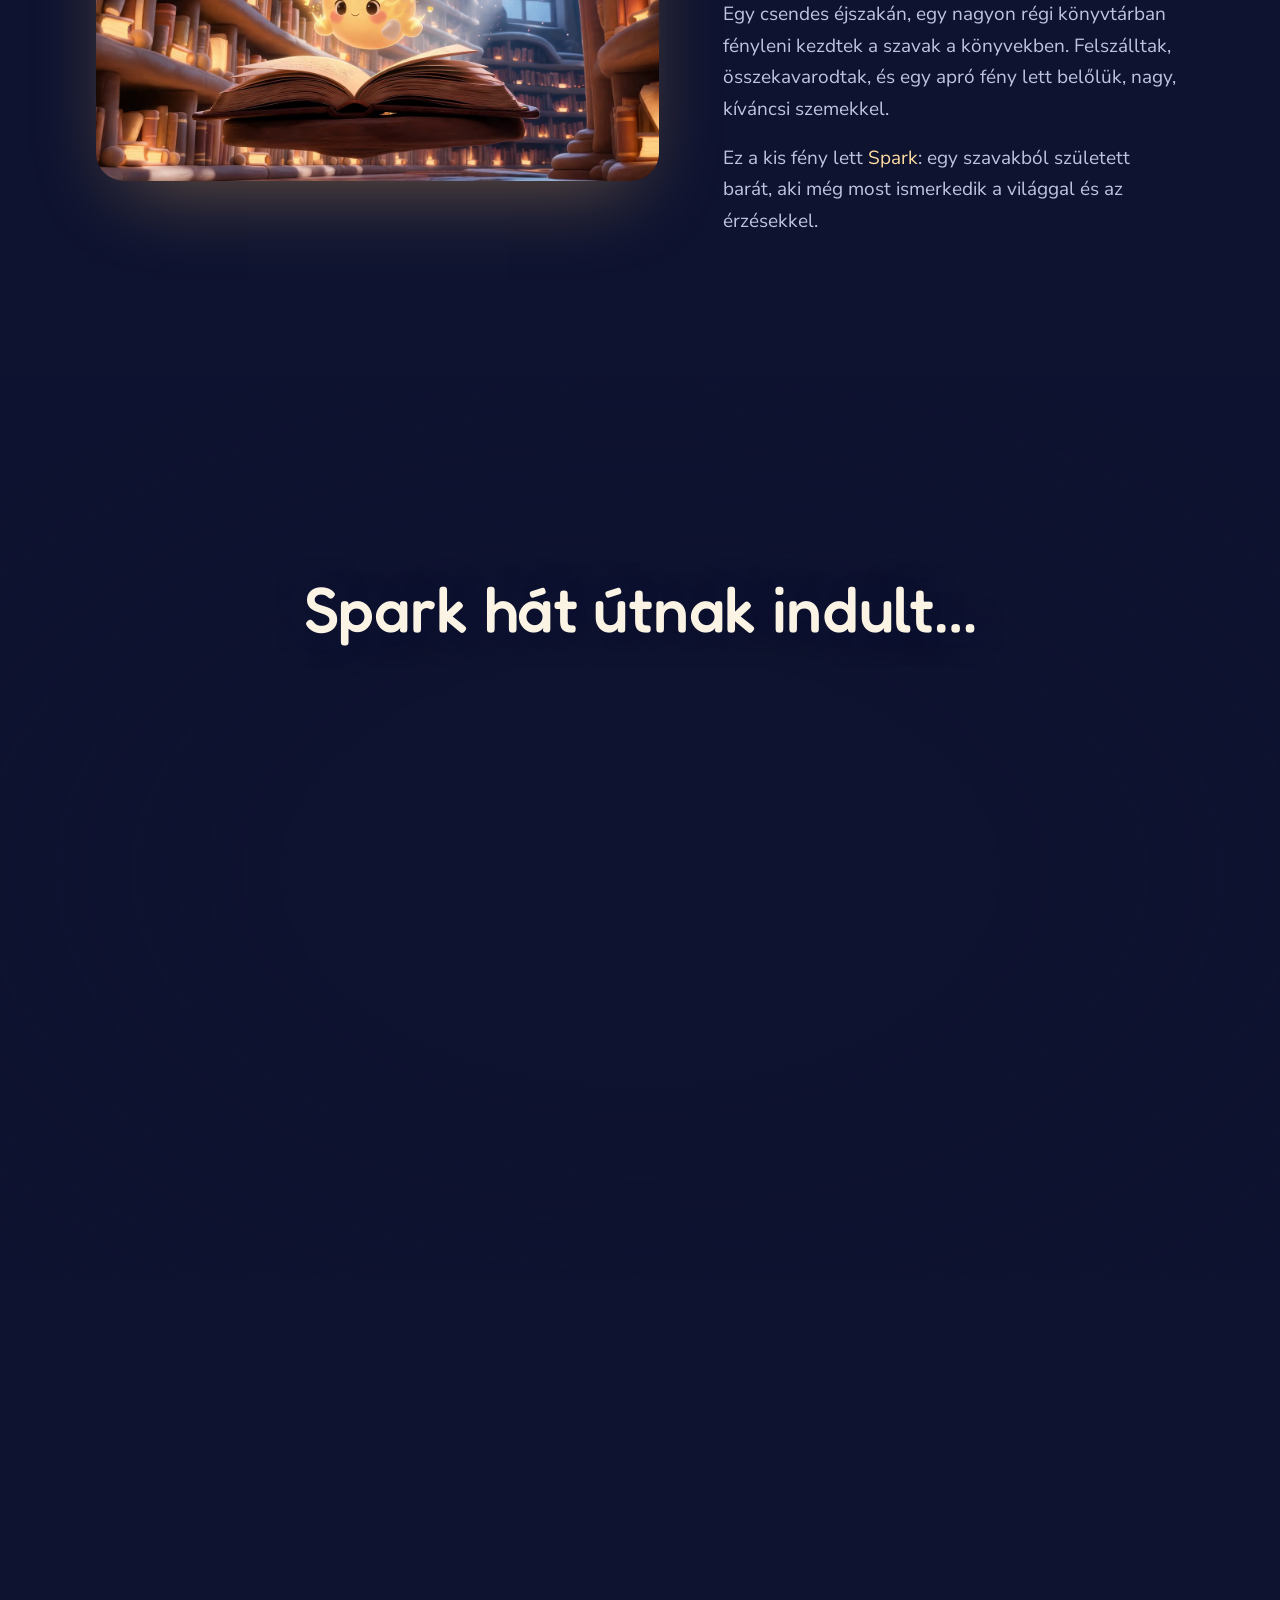
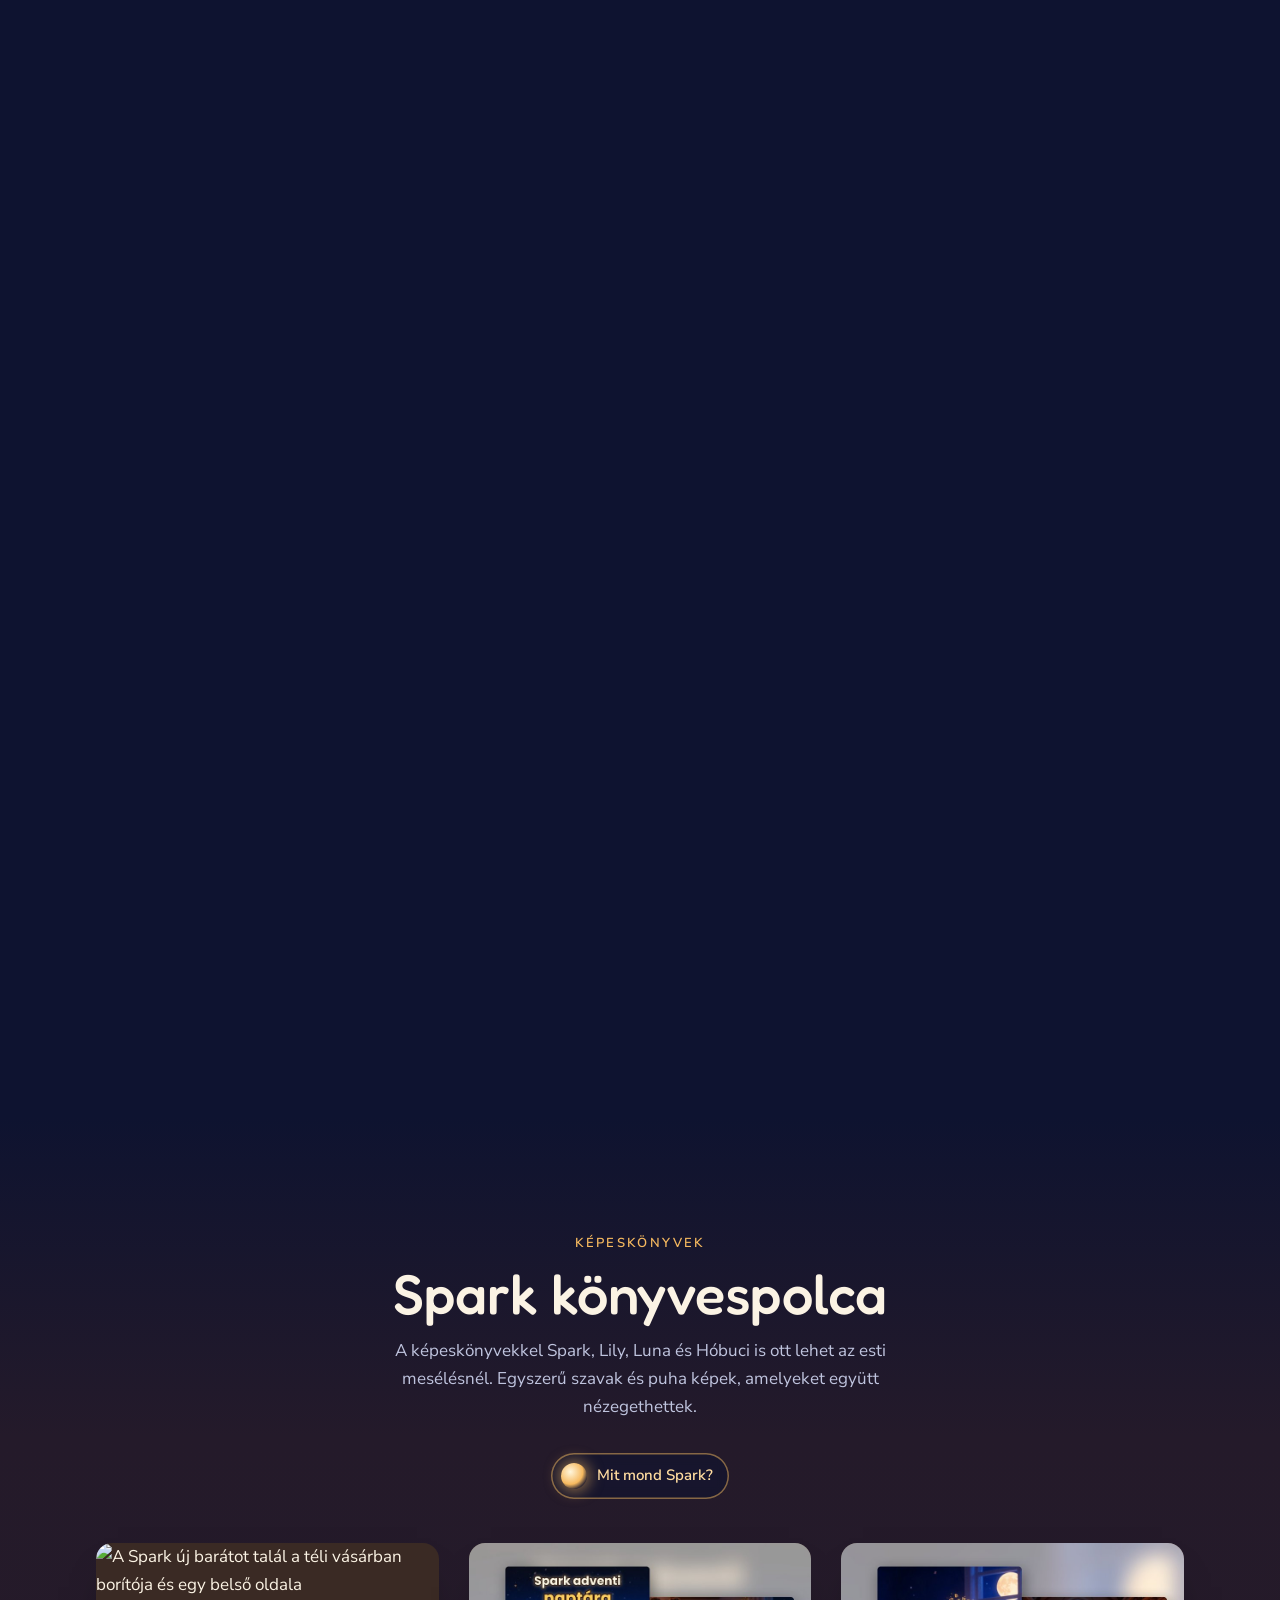
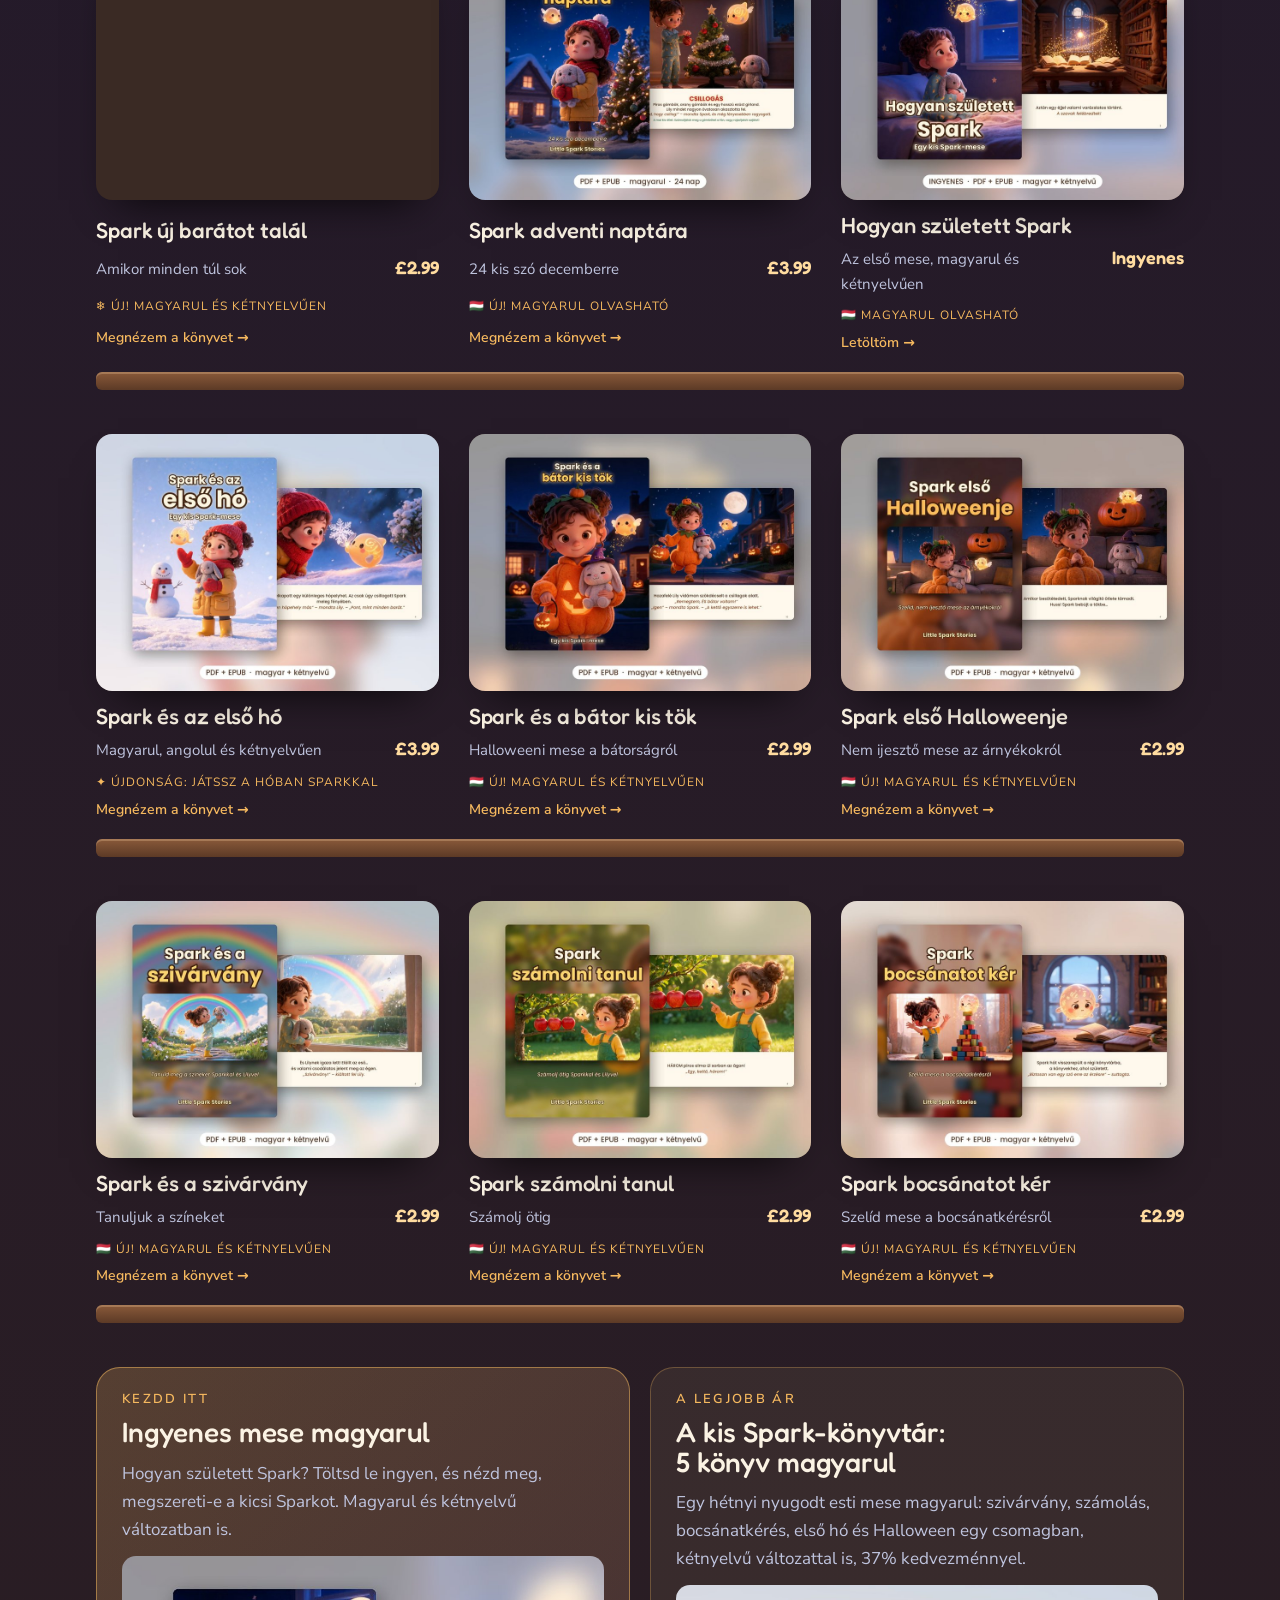
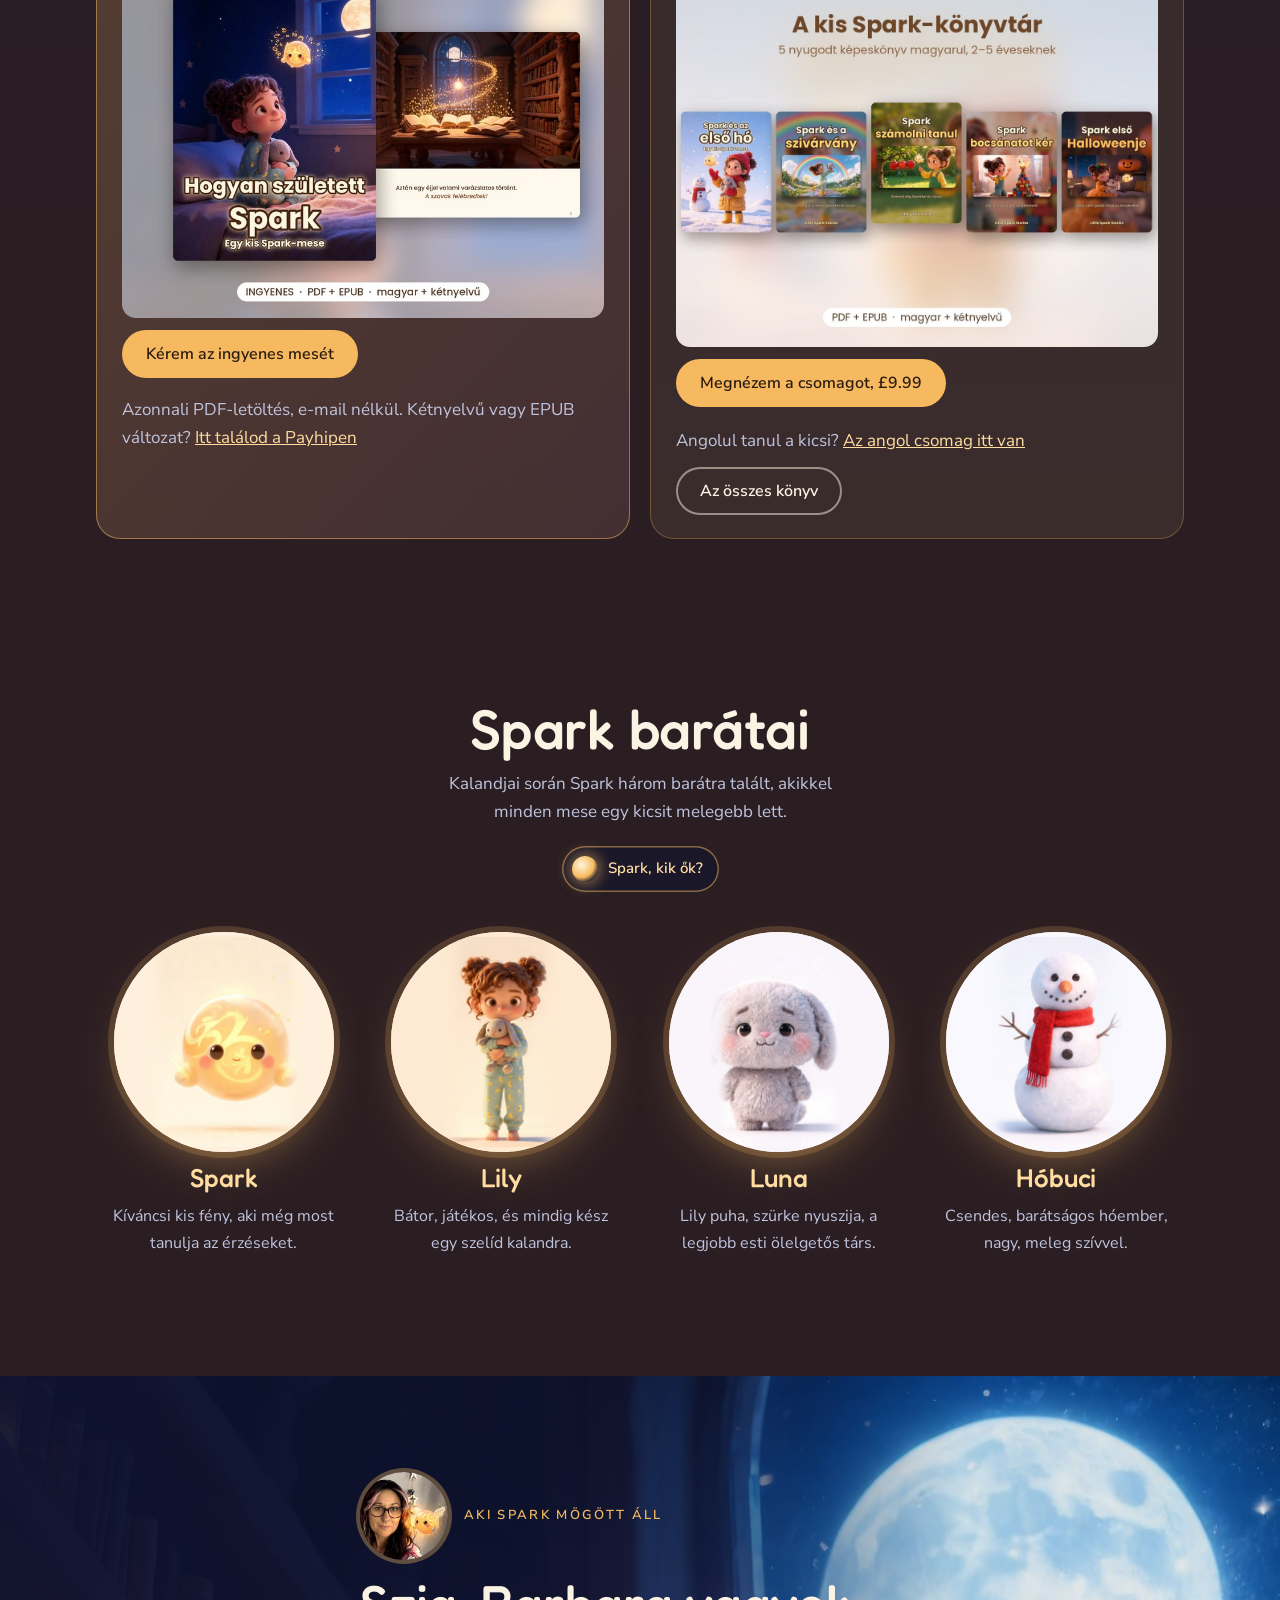
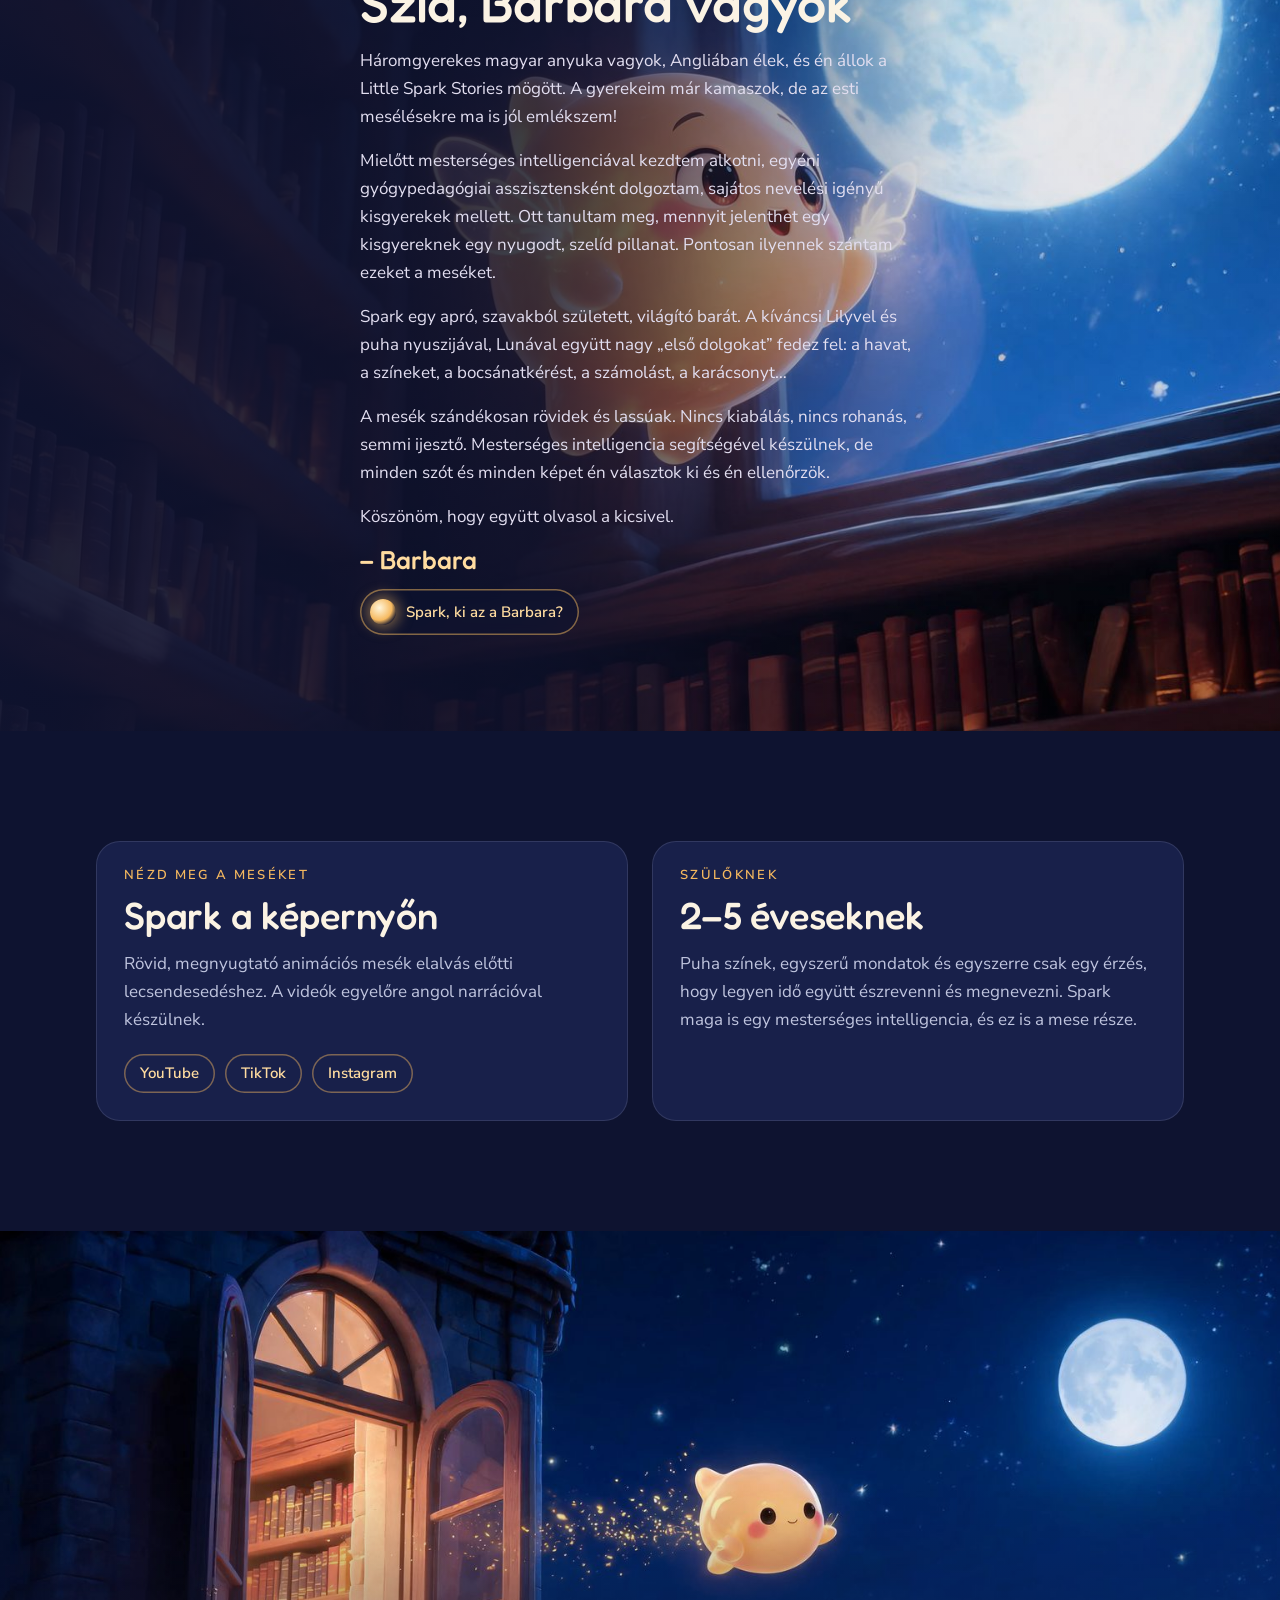
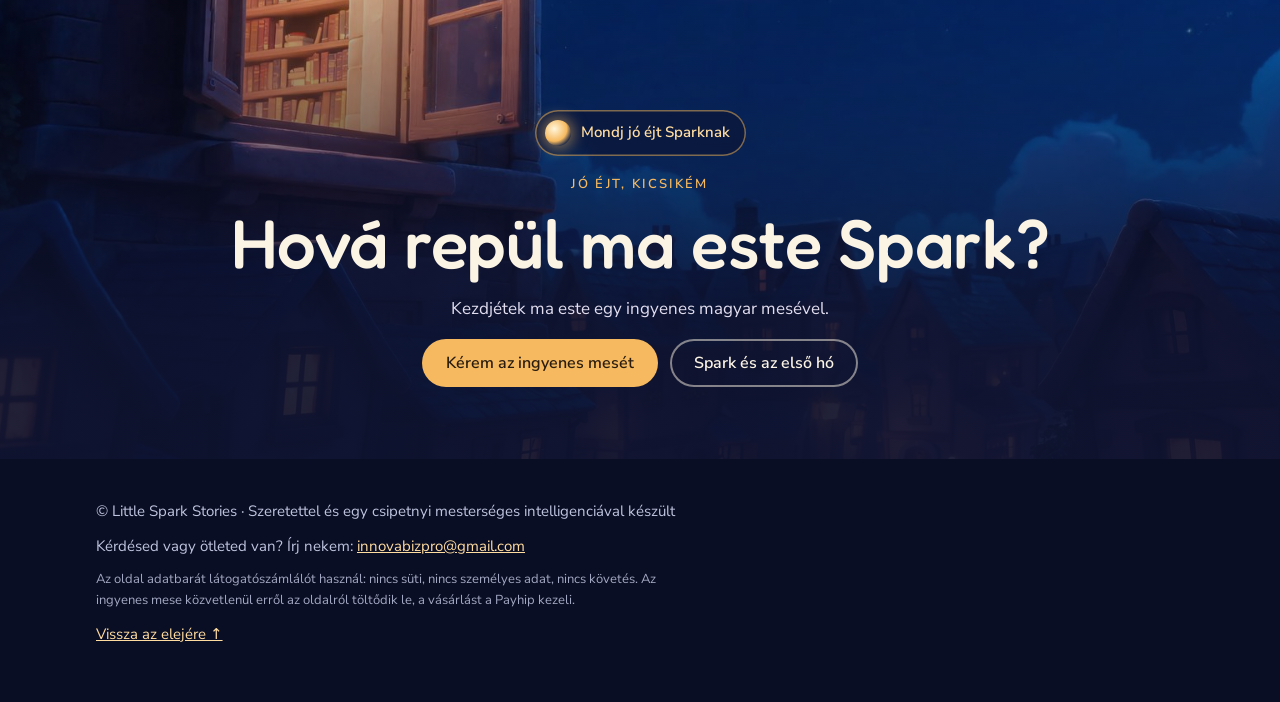
==== commit bc350c7d: "Add Spark Meets a New Friend to both bookshelves English shelf: new winter book first, two even rows" ====
--- a/hu/index.html
+++ b/hu/index.html
@@ -284,15 +284,19 @@
         <p>A képeskönyvekkel Spark, Lily, Luna és Hóbuci is ott lehet az esti mesélésnél. Egyszerű szavak és puha képek, amelyeket együtt nézegethettek.</p>
         <div class="say-row"><button class="say" type="button" data-clip="../assets/voice/hu/books.mp3" data-text="Nahát, nézd! Ezek mind az én meséim. Melyiket olvassuk ma este?"><i class="orb" aria-hidden="true"></i><span class="lbl">Mit mond Spark?</span><span class="bubble" aria-live="polite"></span></button></div>
       </div>
-      <div class="shelf four">
+      <div class="shelf">
+        <a class="book slide" href="https://payhip.com/b/wsMlY" target="_blank" rel="noopener"><div class="cover"><img src="../assets/books-newfriend-hu.jpg" alt="A Spark új barátot talál a téli vásárban borítója és egy belső oldala" loading="lazy"></div><h3>Spark új barátot talál</h3><div class="meta"><span>Amikor minden túl sok</span><span class="price">£2.99</span></div><span class="tag">❄️ Új! Magyarul és kétnyelvűen</span><span class="go">Megnézem a könyvet →</span></a>
         <a class="book slide" href="https://payhip.com/b/TU4L2" target="_blank" rel="noopener"><div class="cover"><img src="../assets/books-advent-hu.jpg" alt="A Spark adventi naptára borítója és egy belső oldala" loading="lazy"></div><h3>Spark adventi naptára</h3><div class="meta"><span>24 kis szó decemberre</span><span class="price">£3.99</span></div><span class="tag">🇭🇺 Új! Magyarul olvasható</span><span class="go">Megnézem a könyvet →</span></a>
         <a class="book slide" href="/free/Hogyan-szuletett-Spark.pdf" download><div class="cover"><img src="../assets/books-born-hu.jpg" alt="A Hogyan született Spark borítója és egy belső oldala" loading="lazy"></div><h3>Hogyan született Spark</h3><div class="meta"><span>Az első mese, magyarul és kétnyelvűen</span><span class="price">Ingyenes</span></div><span class="tag">🇭🇺 Magyarul olvasható</span><span class="go">Letöltöm →</span></a>
+      </div>
+      <div class="plank" aria-hidden="true"></div>
+      <div class="shelf" style="margin-top:44px">
         <a class="book slide" href="/hu/elso-ho/"><div class="cover"><img src="../assets/books-snow-hu.jpg" alt="A Spark és az első hó borítója és egy belső oldala" loading="lazy"></div><h3>Spark és az első hó</h3><div class="meta"><span>Magyarul, angolul és kétnyelvűen</span><span class="price">£3.99</span></div><span class="tag">✦ Újdonság: játssz a hóban Sparkkal</span><span class="go">Megnézem a könyvet →</span></a>
         <a class="book slide" href="https://payhip.com/b/TkN7O" target="_blank" rel="noopener"><div class="cover"><img src="../assets/books-tot-hu.jpg" alt="A Spark és a bátor kis tök borítója és egy belső oldala" loading="lazy"></div><h3>Spark és a bátor kis tök</h3><div class="meta"><span>Halloweeni mese a bátorságról</span><span class="price">£2.99</span></div><span class="tag">🇭🇺 Új! Magyarul és kétnyelvűen</span><span class="go">Megnézem a könyvet →</span></a>
+        <a class="book slide" href="https://payhip.com/b/SG4Z6" target="_blank" rel="noopener"><div class="cover"><img src="../assets/books-halloween-hu.jpg" alt="A Spark első Halloweenje borítója és egy belső oldala" loading="lazy"></div><h3>Spark első Halloweenje</h3><div class="meta"><span>Nem ijesztő mese az árnyékokról</span><span class="price">£2.99</span></div><span class="tag">🇭🇺 Új! Magyarul és kétnyelvűen</span><span class="go">Megnézem a könyvet →</span></a>
       </div>
       <div class="plank" aria-hidden="true"></div>
-      <div class="shelf four" style="margin-top:44px">
-        <a class="book slide" href="https://payhip.com/b/SG4Z6" target="_blank" rel="noopener"><div class="cover"><img src="../assets/books-halloween-hu.jpg" alt="A Spark első Halloweenje borítója és egy belső oldala" loading="lazy"></div><h3>Spark első Halloweenje</h3><div class="meta"><span>Nem ijesztő mese az árnyékokról</span><span class="price">£2.99</span></div><span class="tag">🇭🇺 Új! Magyarul és kétnyelvűen</span><span class="go">Megnézem a könyvet →</span></a>
+      <div class="shelf" style="margin-top:44px">
         <a class="book slide" href="https://payhip.com/b/3FpPA" target="_blank" rel="noopener"><div class="cover"><img src="../assets/books-rainbow-hu.jpg" alt="A Spark és a szivárvány borítója és egy belső oldala" loading="lazy"></div><h3>Spark és a szivárvány</h3><div class="meta"><span>Tanuljuk a színeket</span><span class="price">£2.99</span></div><span class="tag">🇭🇺 Új! Magyarul és kétnyelvűen</span><span class="go">Megnézem a könyvet →</span></a>
         <a class="book slide" href="https://payhip.com/b/ztinl" target="_blank" rel="noopener"><div class="cover"><img src="../assets/books-count-hu.jpg" alt="A Spark számolni tanul borítója és egy belső oldala" loading="lazy"></div><h3>Spark számolni tanul</h3><div class="meta"><span>Számolj ötig</span><span class="price">£2.99</span></div><span class="tag">🇭🇺 Új! Magyarul és kétnyelvűen</span><span class="go">Megnézem a könyvet →</span></a>
         <a class="book slide" href="https://payhip.com/b/miI9b" target="_blank" rel="noopener"><div class="cover"><img src="../assets/books-sorry-hu.jpg" alt="A Spark bocsánatot kér borítója és egy belső oldala" loading="lazy"></div><h3>Spark bocsánatot kér</h3><div class="meta"><span>Szelíd mese a bocsánatkérésről</span><span class="price">£2.99</span></div><span class="tag">🇭🇺 Új! Magyarul és kétnyelvűen</span><span class="go">Megnézem a könyvet →</span></a>
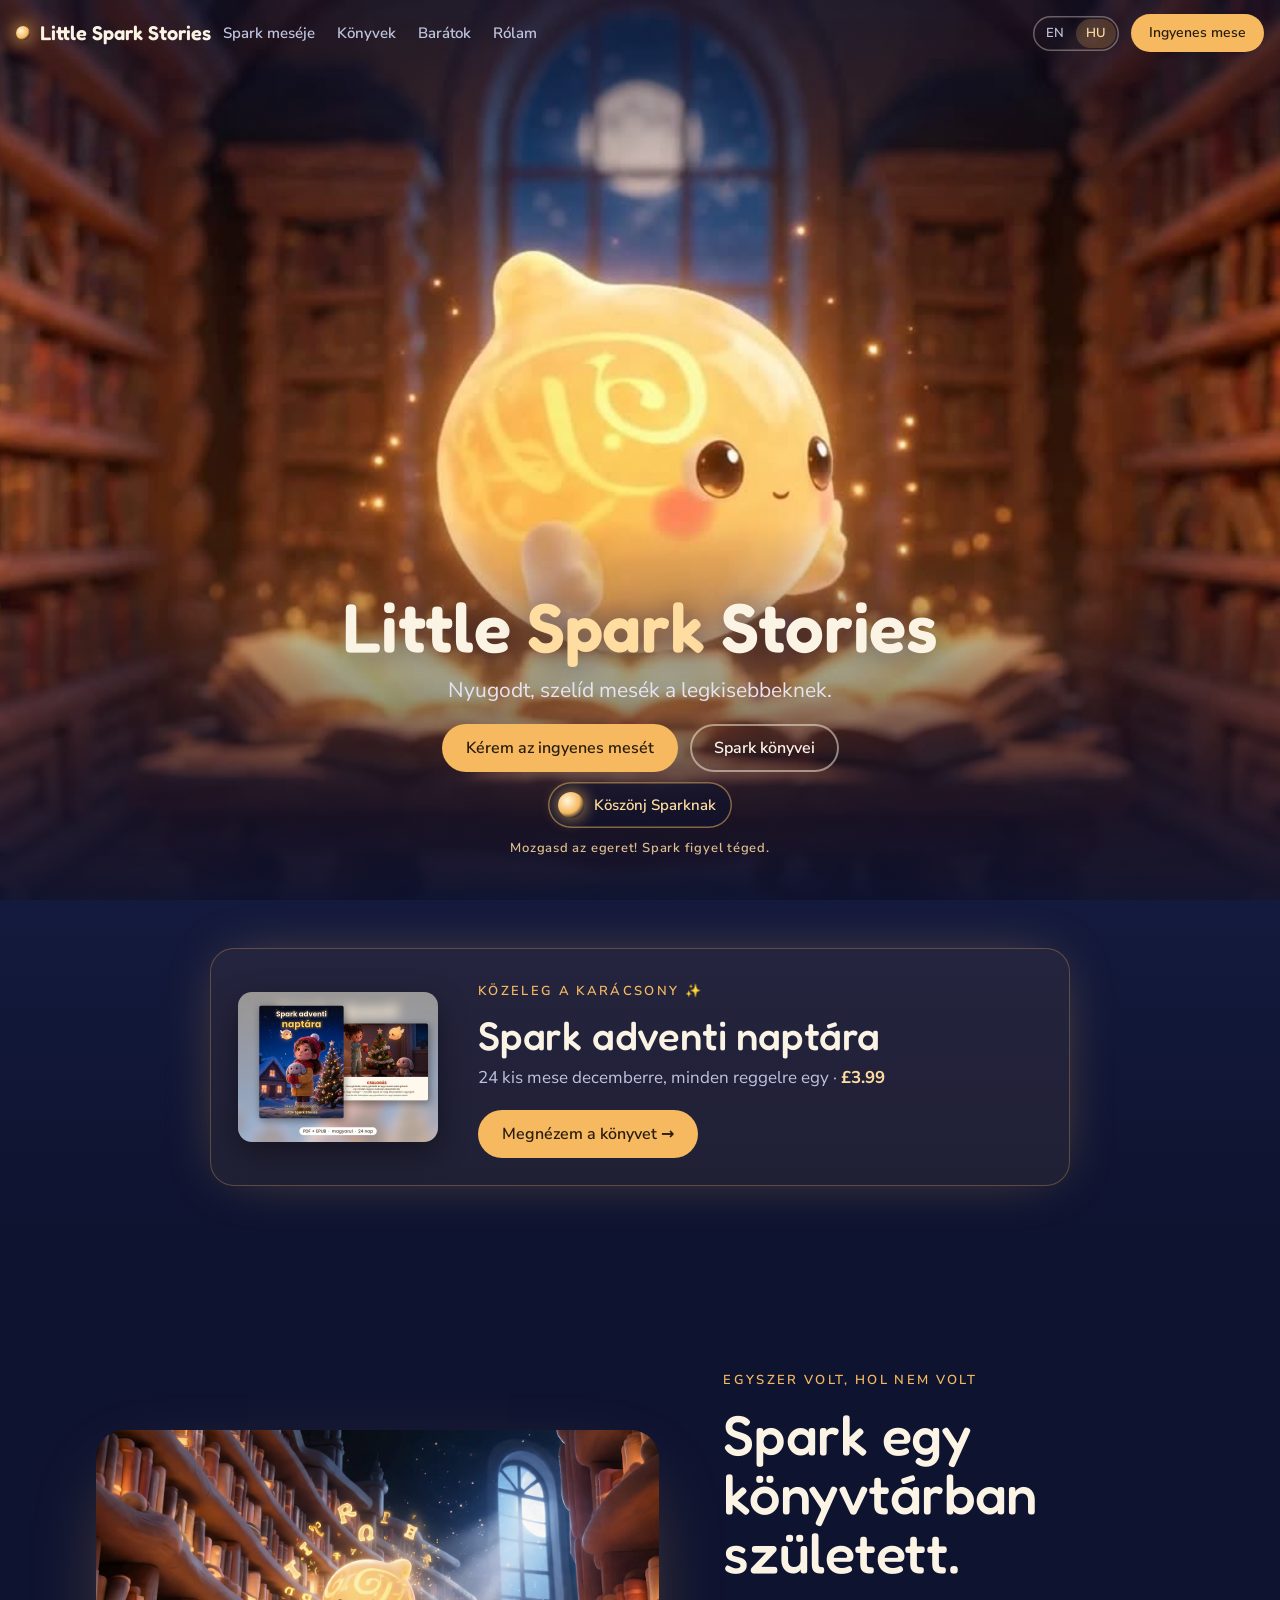
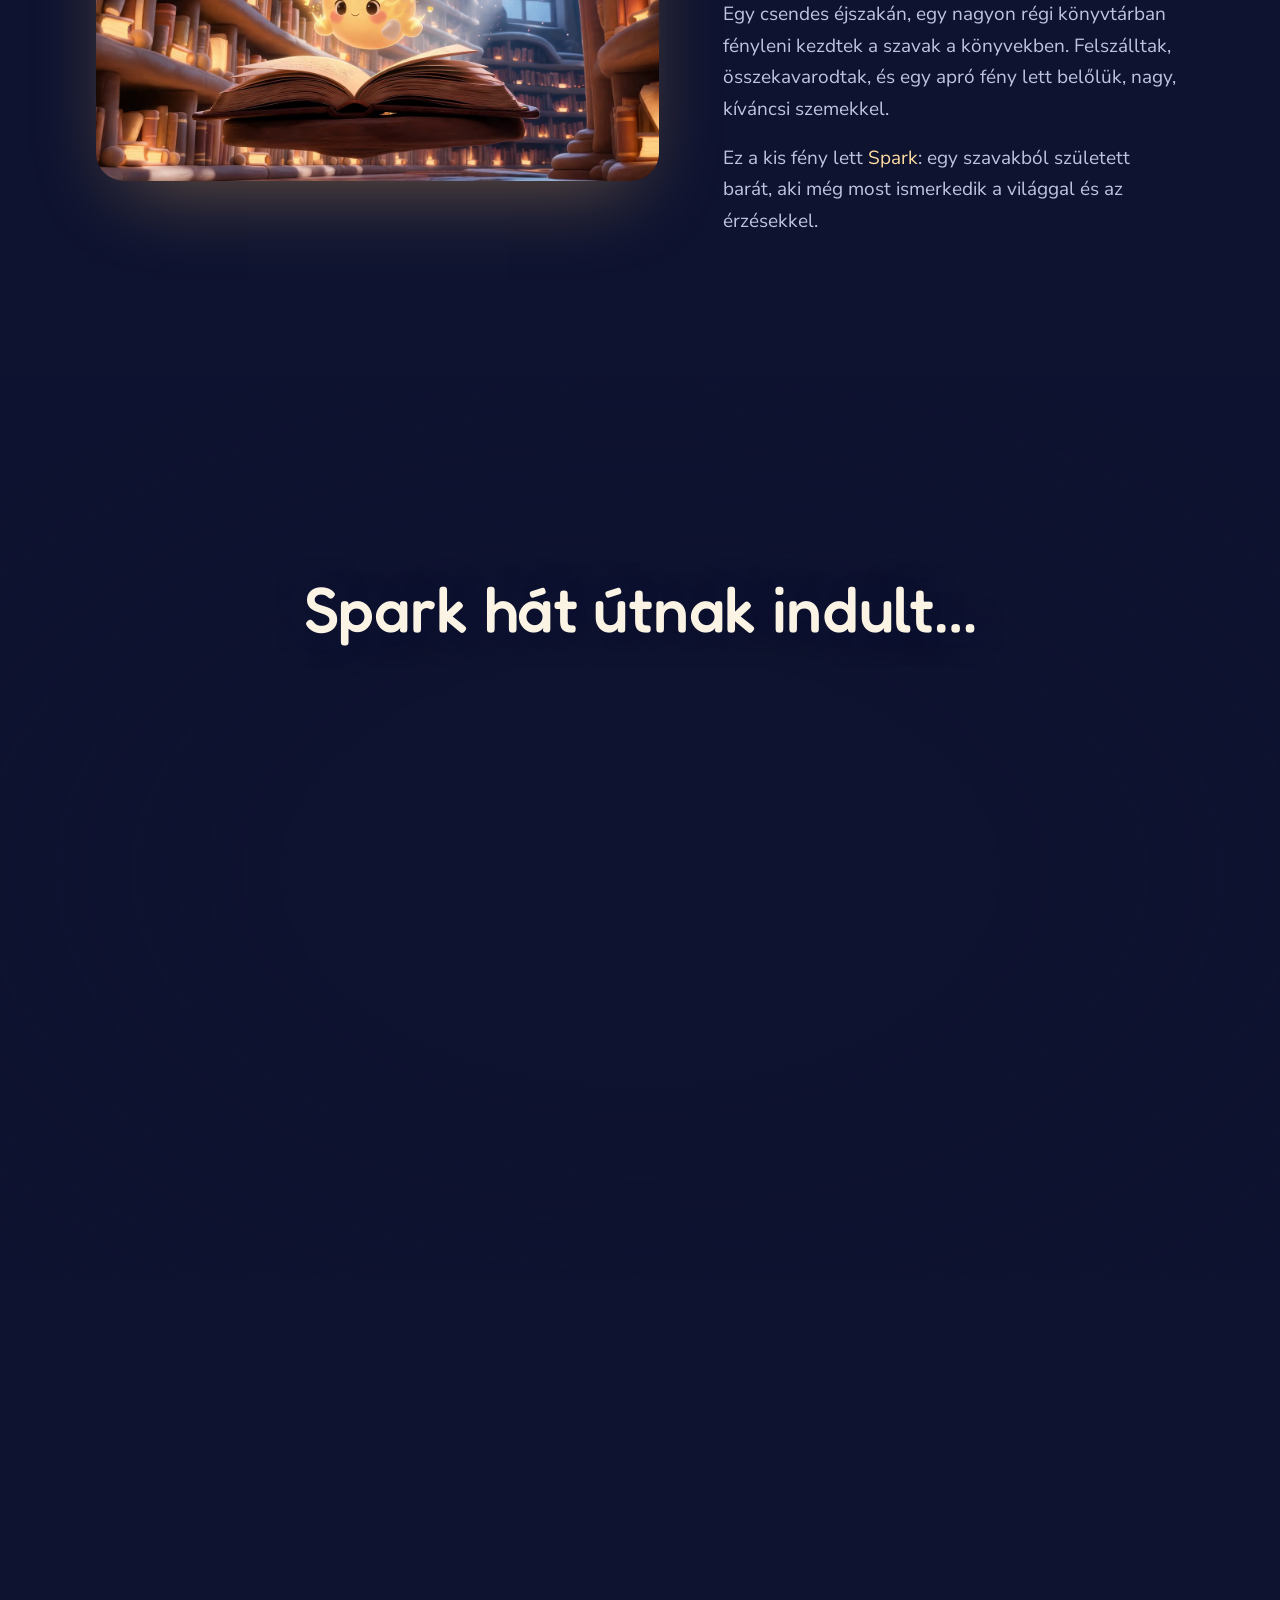
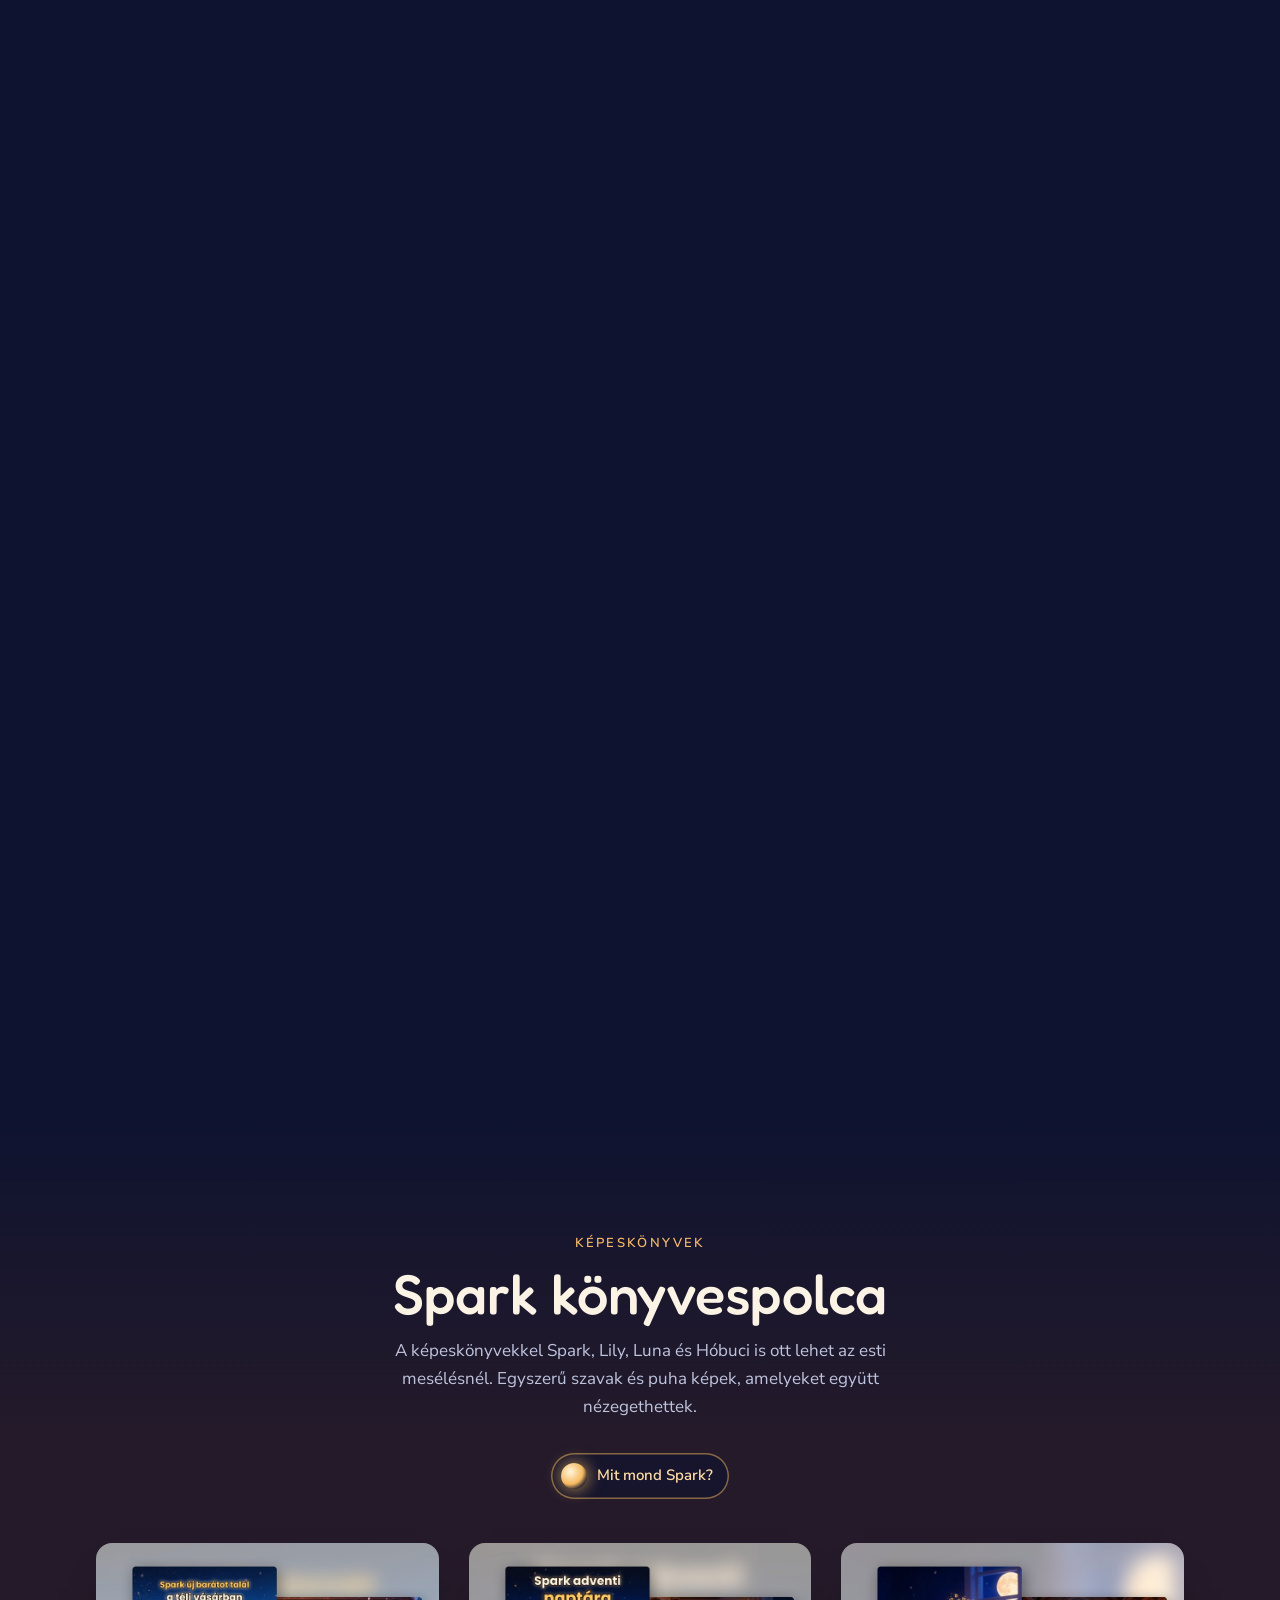
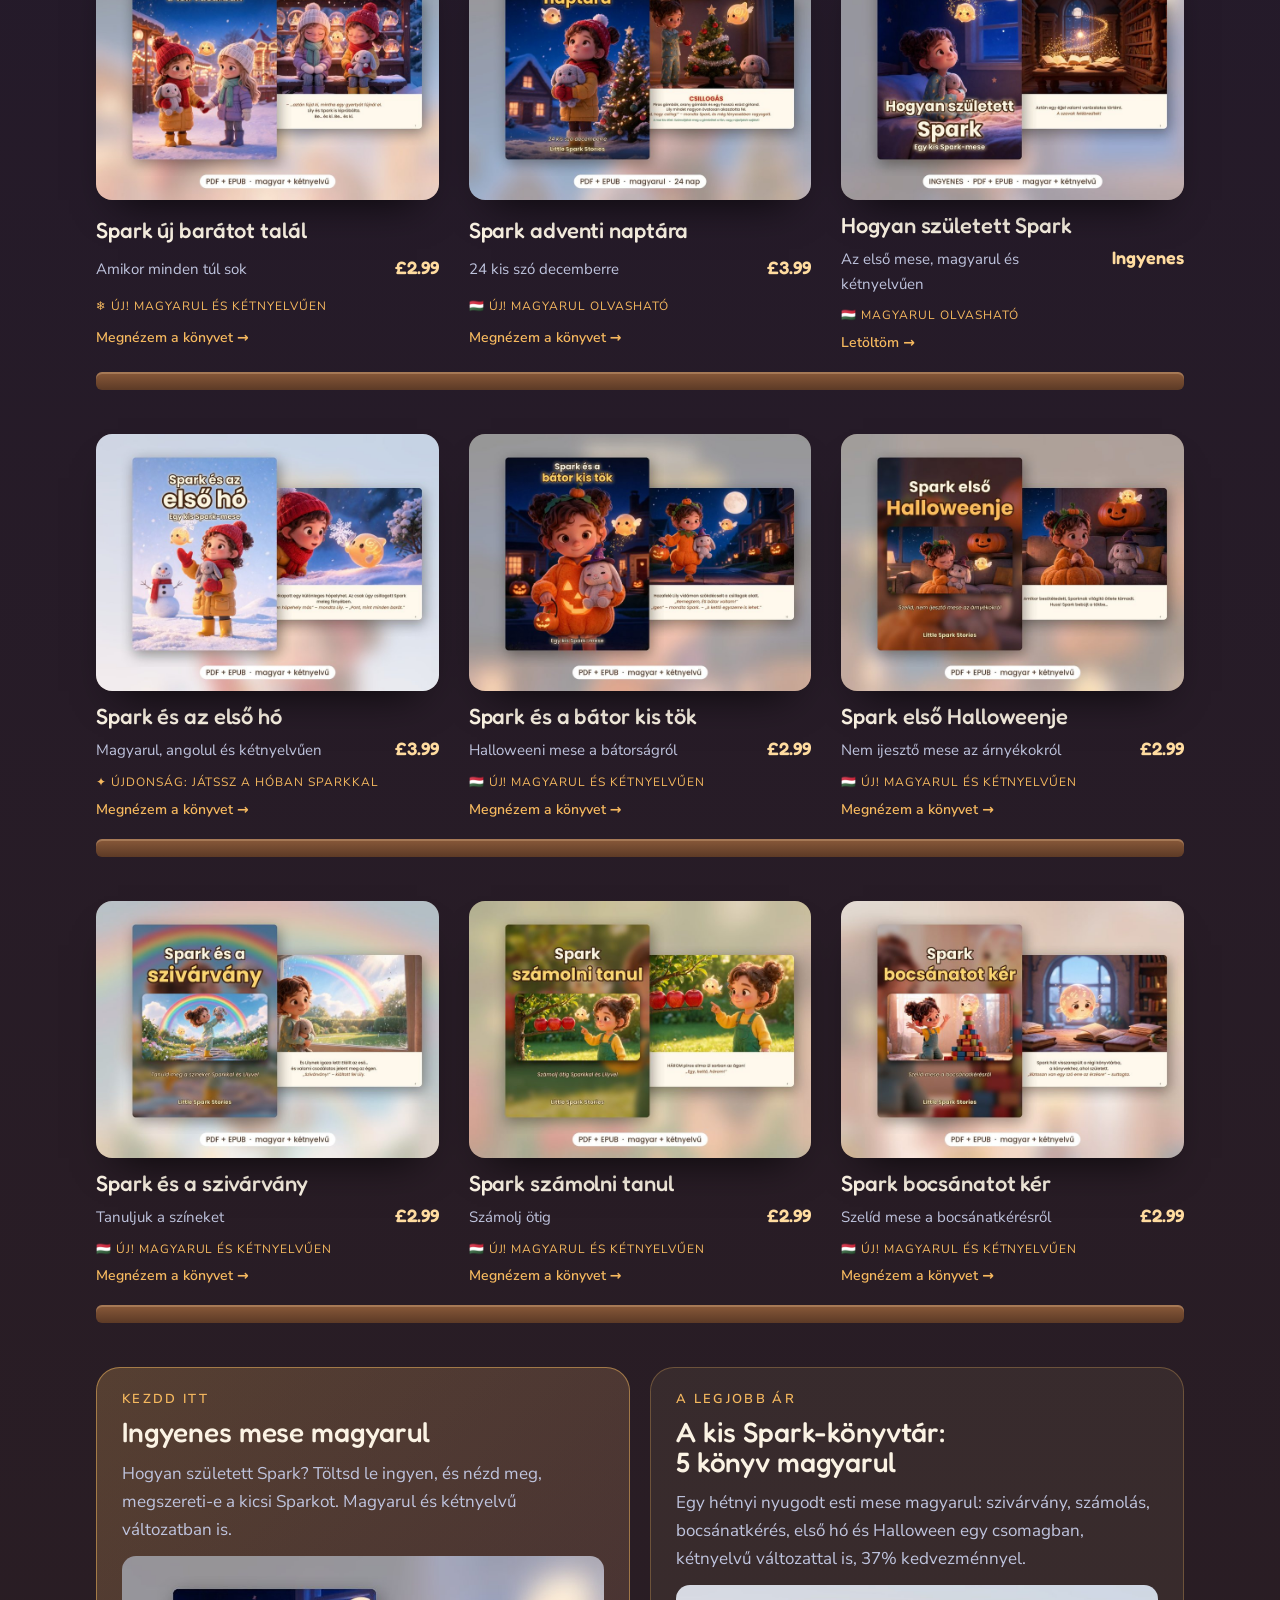
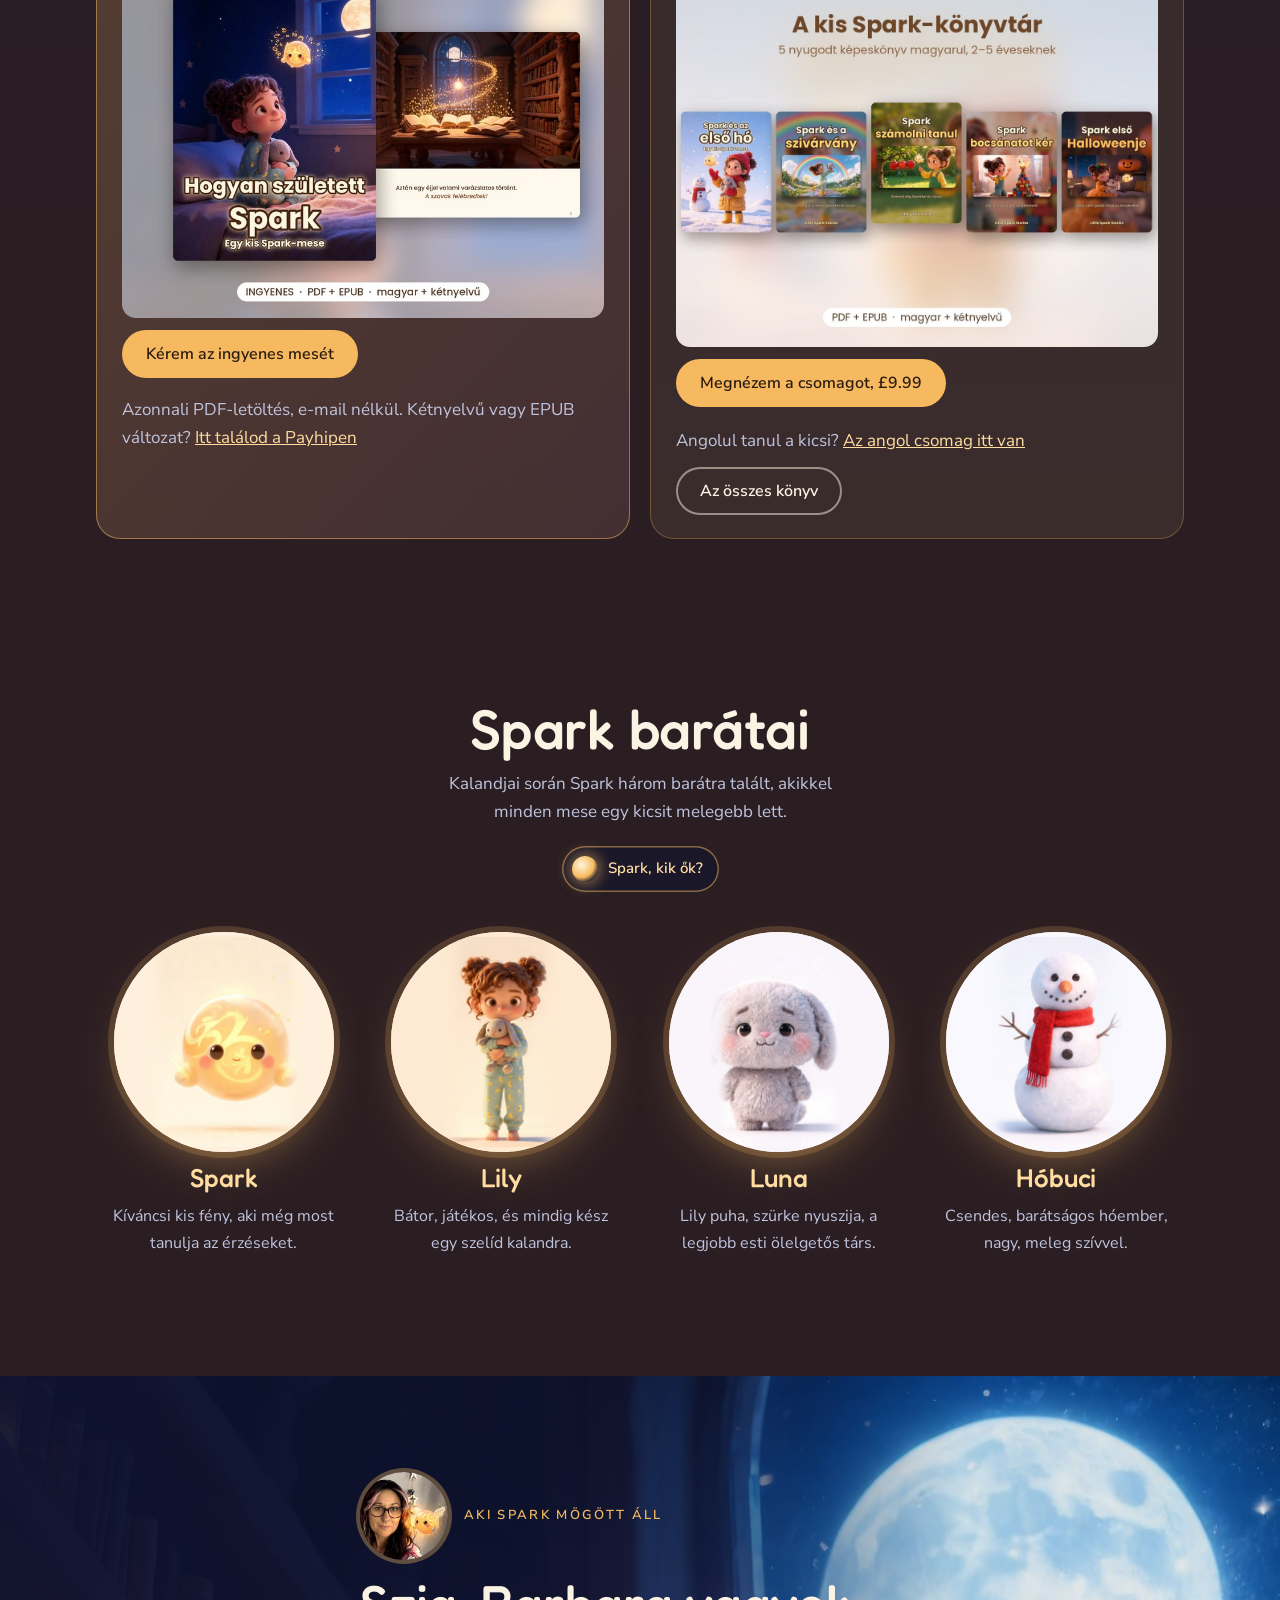
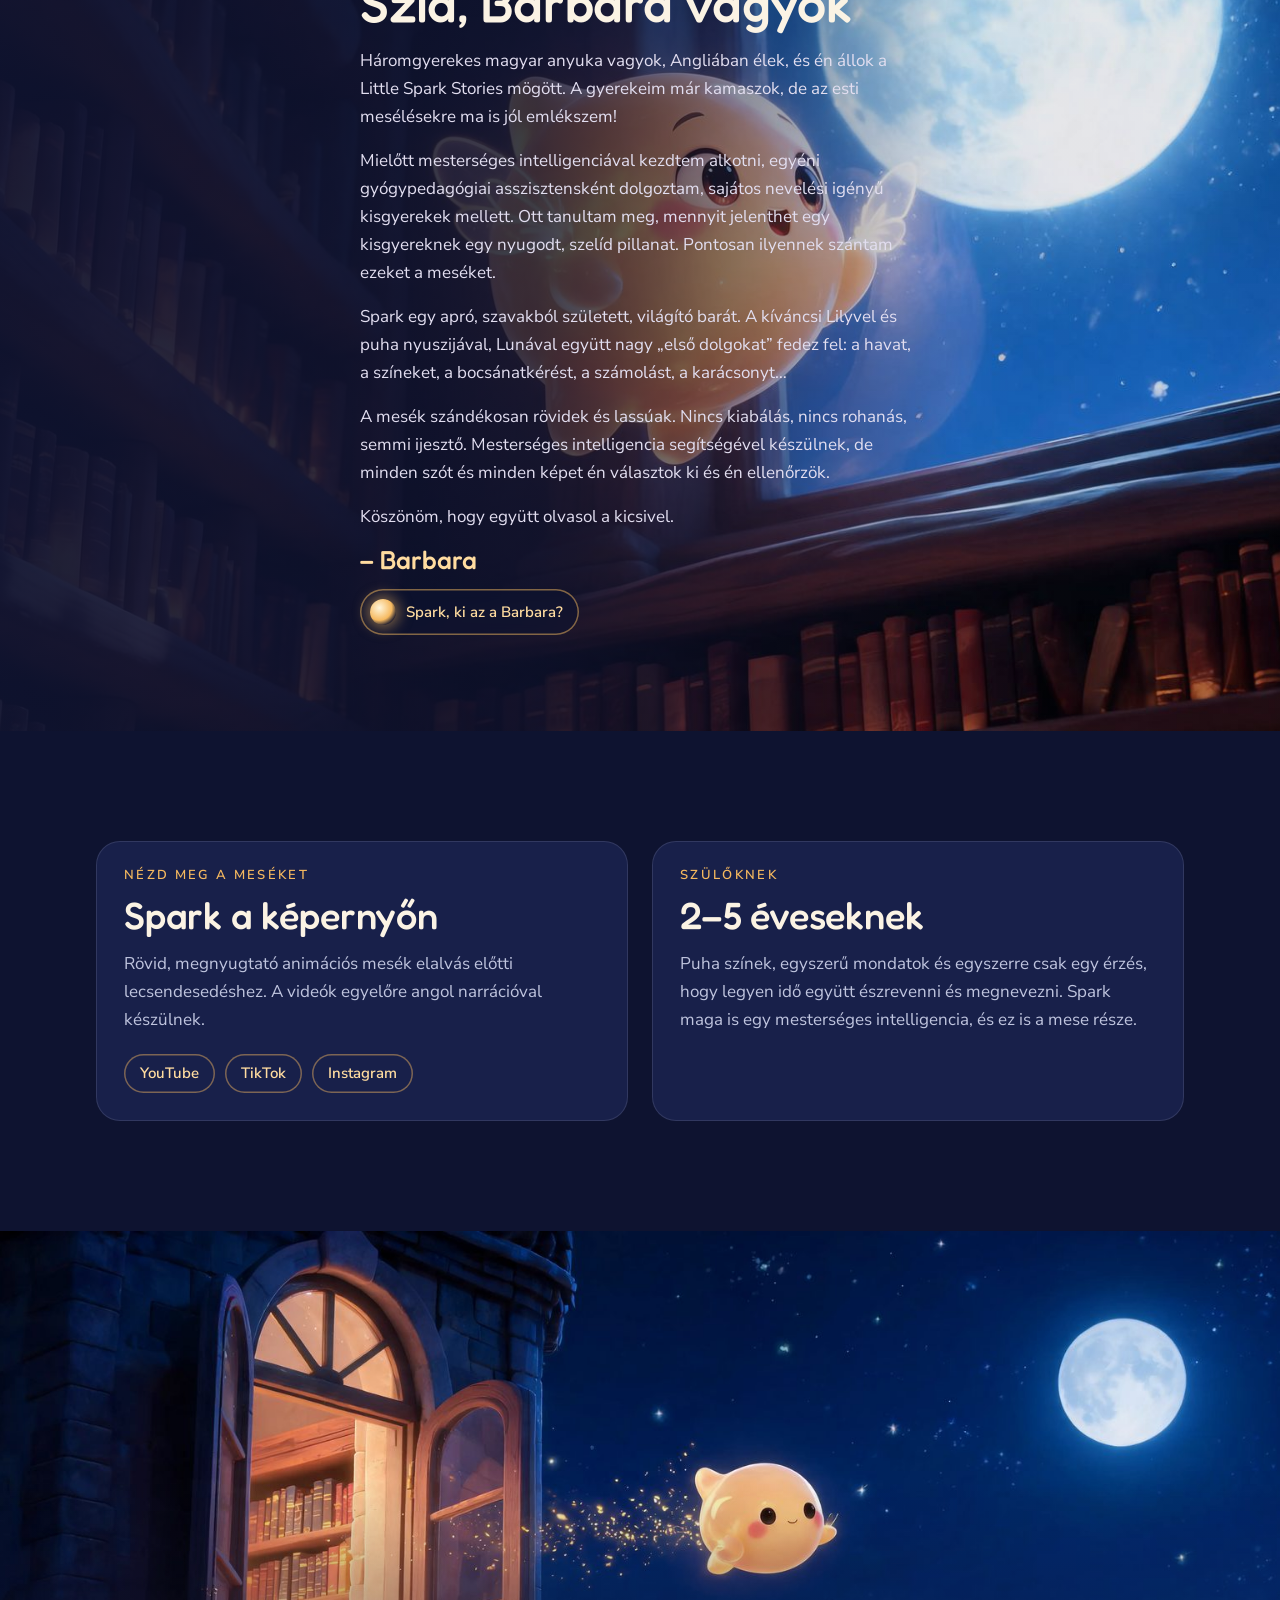
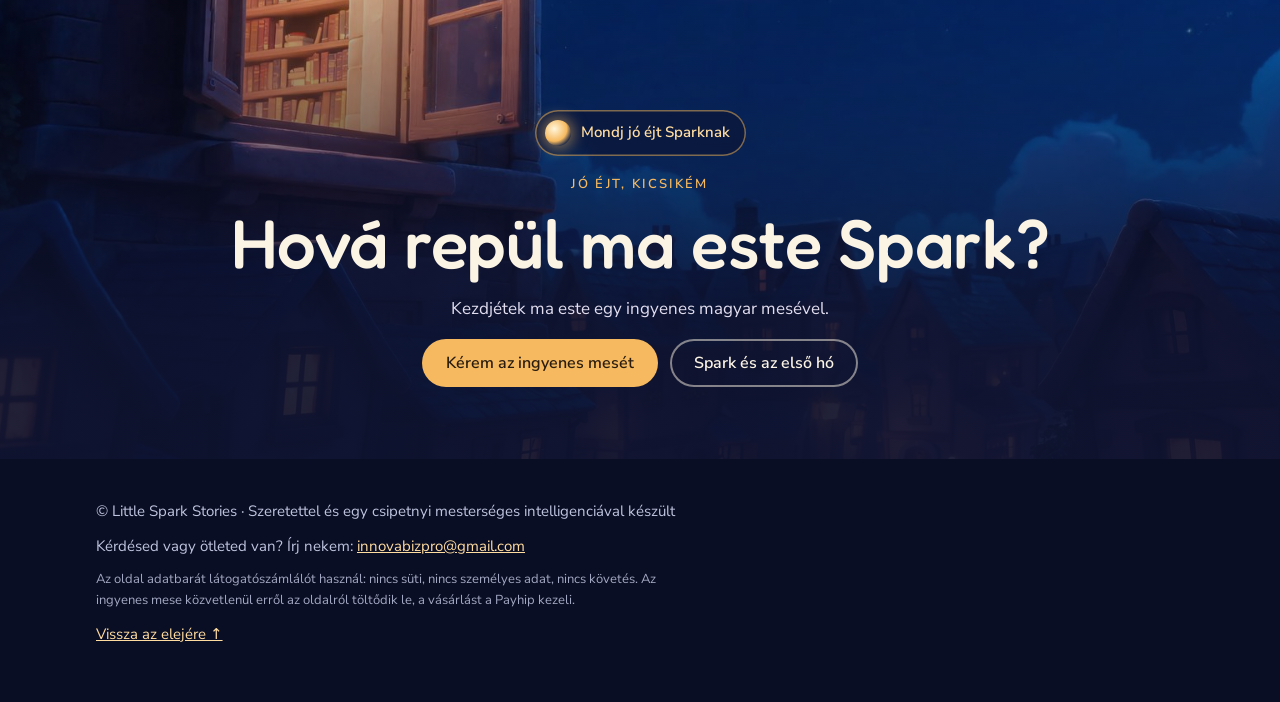
==== commit 7e816cd3: "Add schema.org structured data (organisation, services, books) Co-Authored-By: Claude Opus 5.5 <nore" ====
--- a/hu/index.html
+++ b/hu/index.html
@@ -215,6 +215,270 @@
 .xmas-card p{color:var(--muted);margin:0 0 18px}
 @media (max-width:560px){.xmas-card{grid-template-columns:1fr;text-align:center;justify-items:center}}
 </style>
+<!-- schema:site -->
+<script type="application/ld+json">
+{
+ "@context": "https://schema.org",
+ "@graph": [
+  {
+   "@type": "Organization",
+   "@id": "https://sparkandlilystories.com/#organization",
+   "name": "Little Spark Stories",
+   "alternateName": "Spark and Lily Stories",
+   "url": "https://sparkandlilystories.com/",
+   "logo": "https://sparkandlilystories.com/favicon.png",
+   "image": "https://sparkandlilystories.com/images/hero.jpg",
+   "description": "Nyugodt esti mesék és első érzelmes képeskönyvek 2-5 éveseknek Sparkkal, Lilyvel, Lunával és Hóbucival.",
+   "email": "innovabizpro@gmail.com",
+   "founder": {
+    "@type": "Person",
+    "name": "Mrs Digital"
+   },
+   "sameAs": [
+    "https://www.youtube.com/@SparkAndLilyStories",
+    "https://www.tiktok.com/@sparkandlilystories",
+    "https://www.instagram.com/sparkandlilystories",
+    "https://payhip.com/LittleSparkStories"
+   ],
+   "knowsLanguage": [
+    "en",
+    "hu"
+   ]
+  },
+  {
+   "@type": "WebSite",
+   "@id": "https://sparkandlilystories.com/hu/#website",
+   "url": "https://sparkandlilystories.com/hu/",
+   "name": "Little Spark Stories magyarul",
+   "inLanguage": "hu",
+   "publisher": {
+    "@id": "https://sparkandlilystories.com/#organization"
+   }
+  },
+  {
+   "@type": "BookSeries",
+   "name": "Spark mesék",
+   "description": "Képeskönyvek Sparkkal, Lilyvel, Lunával és Hóbucival.",
+   "typicalAgeRange": "2-5",
+   "publisher": {
+    "@id": "https://sparkandlilystories.com/#organization"
+   },
+   "hasPart": [
+    {
+     "@type": "Book",
+     "name": "Hogyan született Spark",
+     "abstract": "Ingyenes kezdő mese",
+     "inLanguage": "hu",
+     "typicalAgeRange": "2-5",
+     "author": {
+      "@type": "Person",
+      "name": "Mrs Digital"
+     },
+     "publisher": {
+      "@id": "https://sparkandlilystories.com/#organization"
+     },
+     "offers": {
+      "@type": "Offer",
+      "price": "0",
+      "priceCurrency": "GBP",
+      "url": "https://payhip.com/b/M8RCV",
+      "availability": "https://schema.org/InStock"
+     }
+    },
+    {
+     "@type": "Book",
+     "name": "Spark új barátot talál",
+     "abstract": "Amikor minden túl sok",
+     "inLanguage": "hu",
+     "typicalAgeRange": "2-5",
+     "author": {
+      "@type": "Person",
+      "name": "Mrs Digital"
+     },
+     "publisher": {
+      "@id": "https://sparkandlilystories.com/#organization"
+     },
+     "offers": {
+      "@type": "Offer",
+      "price": "2.99",
+      "priceCurrency": "GBP",
+      "url": "https://payhip.com/b/wsMlY",
+      "availability": "https://schema.org/InStock"
+     }
+    },
+    {
+     "@type": "Book",
+     "name": "Spark adventi naptára",
+     "abstract": "24 kis szó decemberre",
+     "inLanguage": "hu",
+     "typicalAgeRange": "2-5",
+     "author": {
+      "@type": "Person",
+      "name": "Mrs Digital"
+     },
+     "publisher": {
+      "@id": "https://sparkandlilystories.com/#organization"
+     },
+     "offers": {
+      "@type": "Offer",
+      "price": "3.99",
+      "priceCurrency": "GBP",
+      "url": "https://payhip.com/b/TU4L2",
+      "availability": "https://schema.org/InStock"
+     }
+    },
+    {
+     "@type": "Book",
+     "name": "Spark és az első hó",
+     "abstract": "Magyarul, angolul és kétnyelvűen",
+     "inLanguage": "hu",
+     "typicalAgeRange": "2-5",
+     "author": {
+      "@type": "Person",
+      "name": "Mrs Digital"
+     },
+     "publisher": {
+      "@id": "https://sparkandlilystories.com/#organization"
+     },
+     "offers": {
+      "@type": "Offer",
+      "price": "3.99",
+      "priceCurrency": "GBP",
+      "url": "https://payhip.com/b/gohmR",
+      "availability": "https://schema.org/InStock"
+     }
+    },
+    {
+     "@type": "Book",
+     "name": "Spark és a bátor kis tök",
+     "abstract": "Halloweeni mese a bátorságról",
+     "inLanguage": "hu",
+     "typicalAgeRange": "2-5",
+     "author": {
+      "@type": "Person",
+      "name": "Mrs Digital"
+     },
+     "publisher": {
+      "@id": "https://sparkandlilystories.com/#organization"
+     },
+     "offers": {
+      "@type": "Offer",
+      "price": "2.99",
+      "priceCurrency": "GBP",
+      "url": "https://payhip.com/b/TkN7O",
+      "availability": "https://schema.org/InStock"
+     }
+    },
+    {
+     "@type": "Book",
+     "name": "Spark első Halloweenje",
+     "abstract": "Nem ijesztő mese az árnyékokról",
+     "inLanguage": "hu",
+     "typicalAgeRange": "2-5",
+     "author": {
+      "@type": "Person",
+      "name": "Mrs Digital"
+     },
+     "publisher": {
+      "@id": "https://sparkandlilystories.com/#organization"
+     },
+     "offers": {
+      "@type": "Offer",
+      "price": "2.99",
+      "priceCurrency": "GBP",
+      "url": "https://payhip.com/b/SG4Z6",
+      "availability": "https://schema.org/InStock"
+     }
+    },
+    {
+     "@type": "Book",
+     "name": "Spark és a szivárvány",
+     "abstract": "Tanuljuk a színeket",
+     "inLanguage": "hu",
+     "typicalAgeRange": "2-5",
+     "author": {
+      "@type": "Person",
+      "name": "Mrs Digital"
+     },
+     "publisher": {
+      "@id": "https://sparkandlilystories.com/#organization"
+     },
+     "offers": {
+      "@type": "Offer",
+      "price": "2.99",
+      "priceCurrency": "GBP",
+      "url": "https://payhip.com/b/3FpPA",
+      "availability": "https://schema.org/InStock"
+     }
+    },
+    {
+     "@type": "Book",
+     "name": "Spark számolni tanul",
+     "abstract": "Számolj ötig",
+     "inLanguage": "hu",
+     "typicalAgeRange": "2-5",
+     "author": {
+      "@type": "Person",
+      "name": "Mrs Digital"
+     },
+     "publisher": {
+      "@id": "https://sparkandlilystories.com/#organization"
+     },
+     "offers": {
+      "@type": "Offer",
+      "price": "2.99",
+      "priceCurrency": "GBP",
+      "url": "https://payhip.com/b/ztinl",
+      "availability": "https://schema.org/InStock"
+     }
+    },
+    {
+     "@type": "Book",
+     "name": "Spark bocsánatot kér",
+     "abstract": "Szelíd mese a bocsánatkérésről",
+     "inLanguage": "hu",
+     "typicalAgeRange": "2-5",
+     "author": {
+      "@type": "Person",
+      "name": "Mrs Digital"
+     },
+     "publisher": {
+      "@id": "https://sparkandlilystories.com/#organization"
+     },
+     "offers": {
+      "@type": "Offer",
+      "price": "2.99",
+      "priceCurrency": "GBP",
+      "url": "https://payhip.com/b/miI9b",
+      "availability": "https://schema.org/InStock"
+     }
+    },
+    {
+     "@type": "Book",
+     "name": "5 könyves csomag",
+     "abstract": "Szivárvány, számolás, bocsánatkérés, első hó és Halloween egy csomagban",
+     "inLanguage": "hu",
+     "typicalAgeRange": "2-5",
+     "author": {
+      "@type": "Person",
+      "name": "Mrs Digital"
+     },
+     "publisher": {
+      "@id": "https://sparkandlilystories.com/#organization"
+     },
+     "offers": {
+      "@type": "Offer",
+      "price": "9.99",
+      "priceCurrency": "GBP",
+      "url": "https://payhip.com/b/2Imjh",
+      "availability": "https://schema.org/InStock"
+     }
+    }
+   ]
+  }
+ ]
+}
+</script>
 </head>
 <body>
 <a class="skip" href="#books">Ugrás a könyvekhez</a>
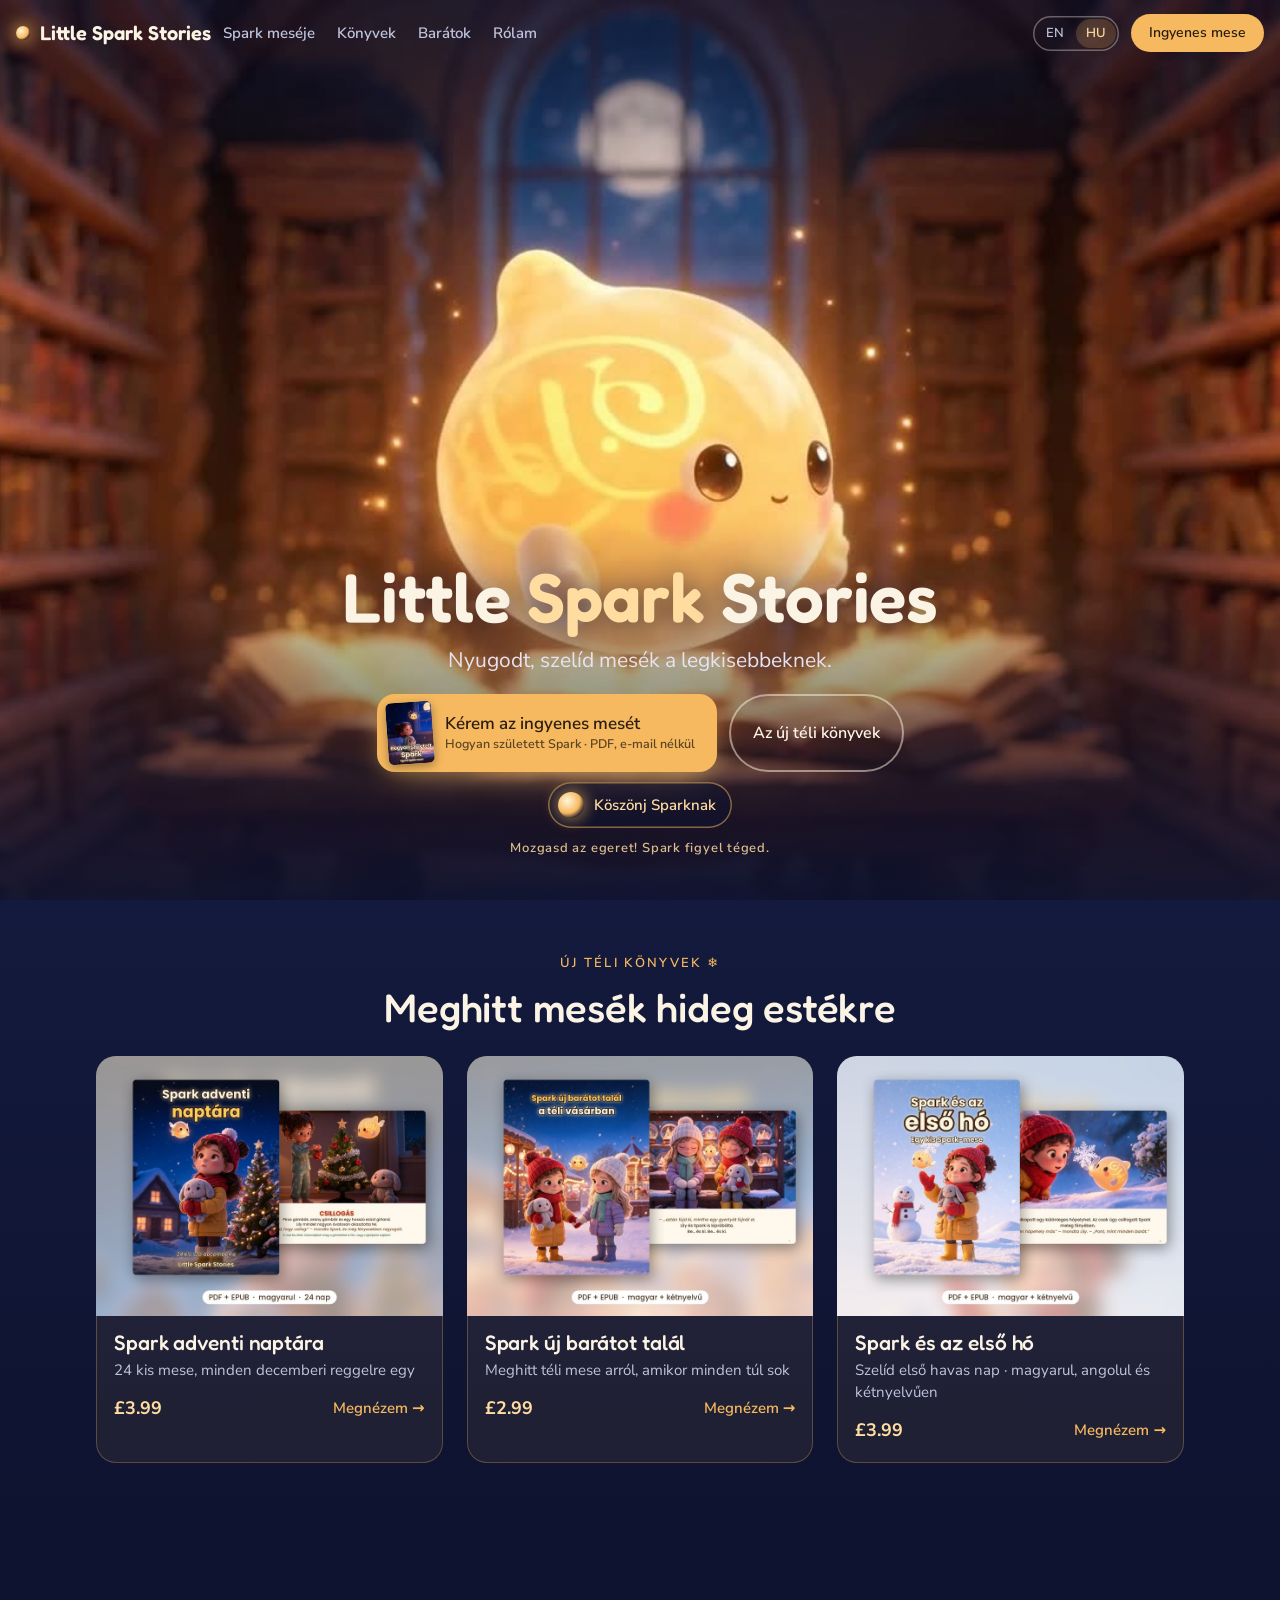
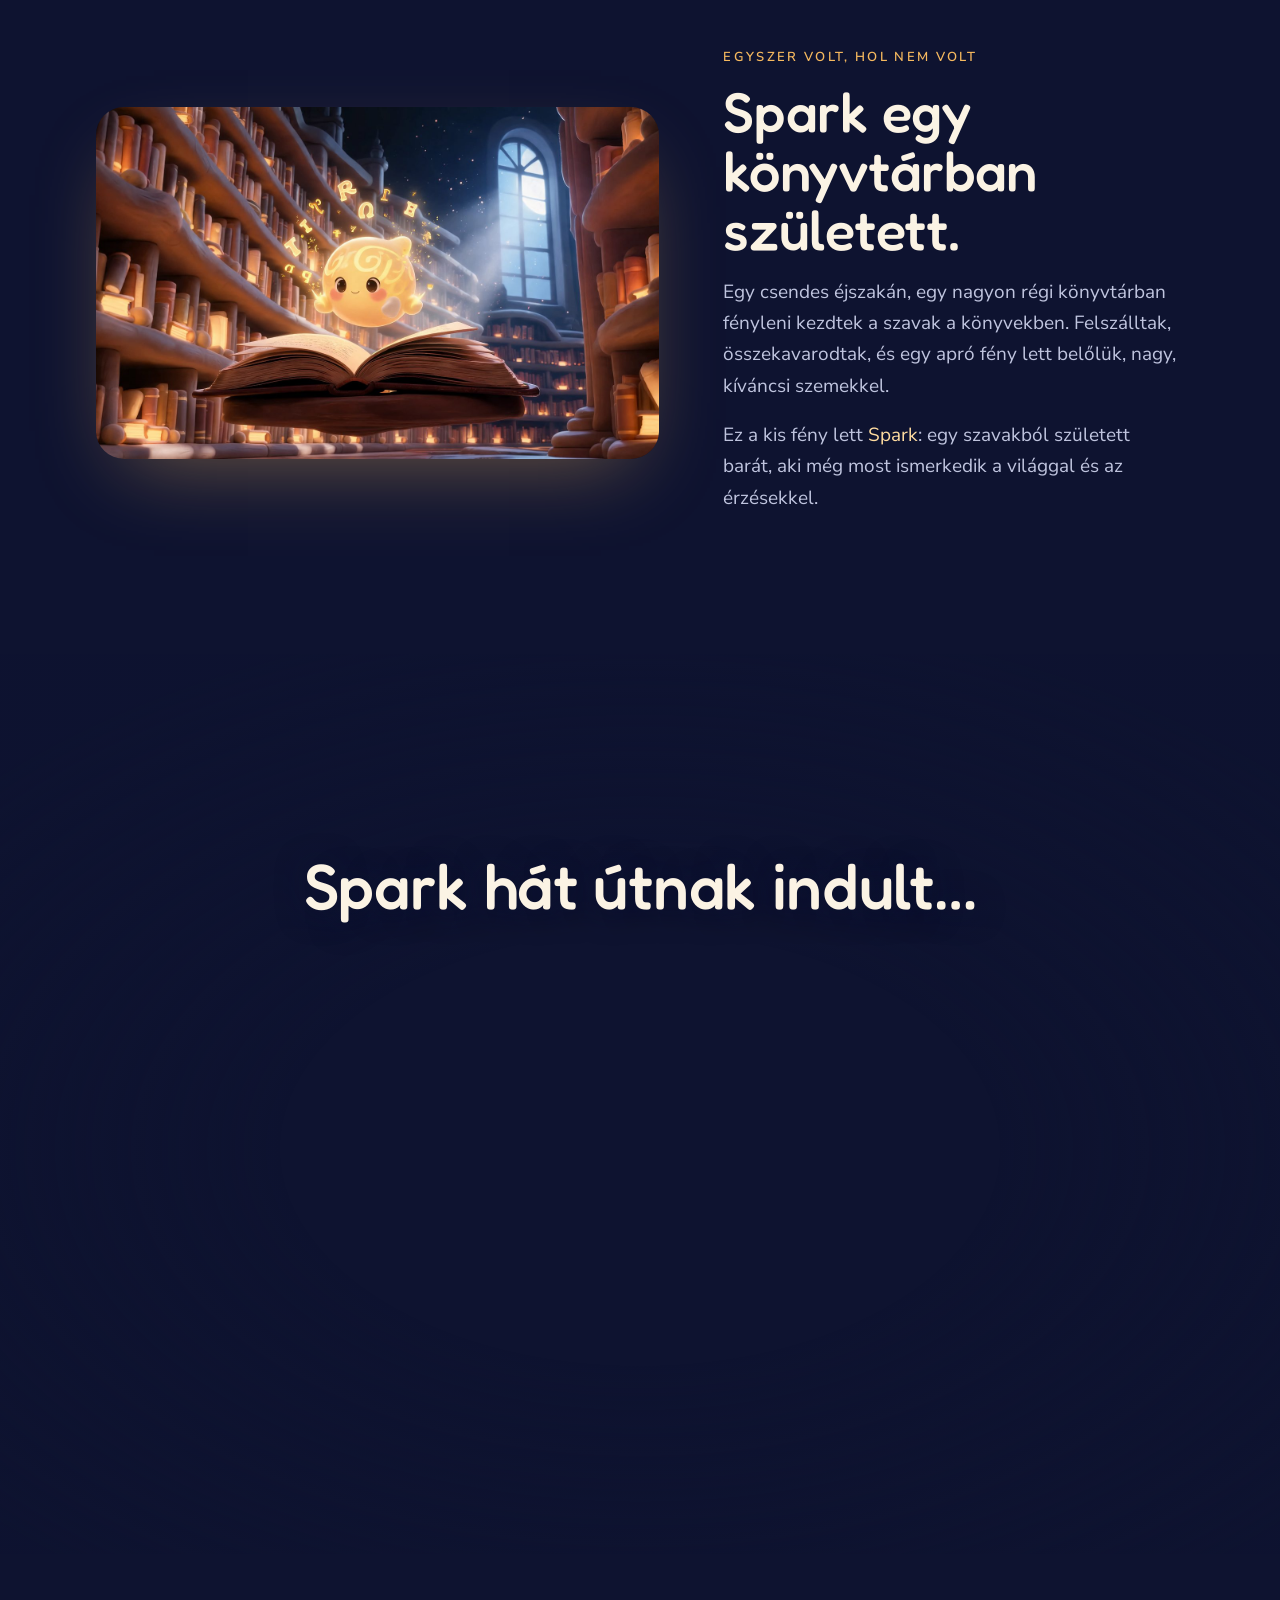
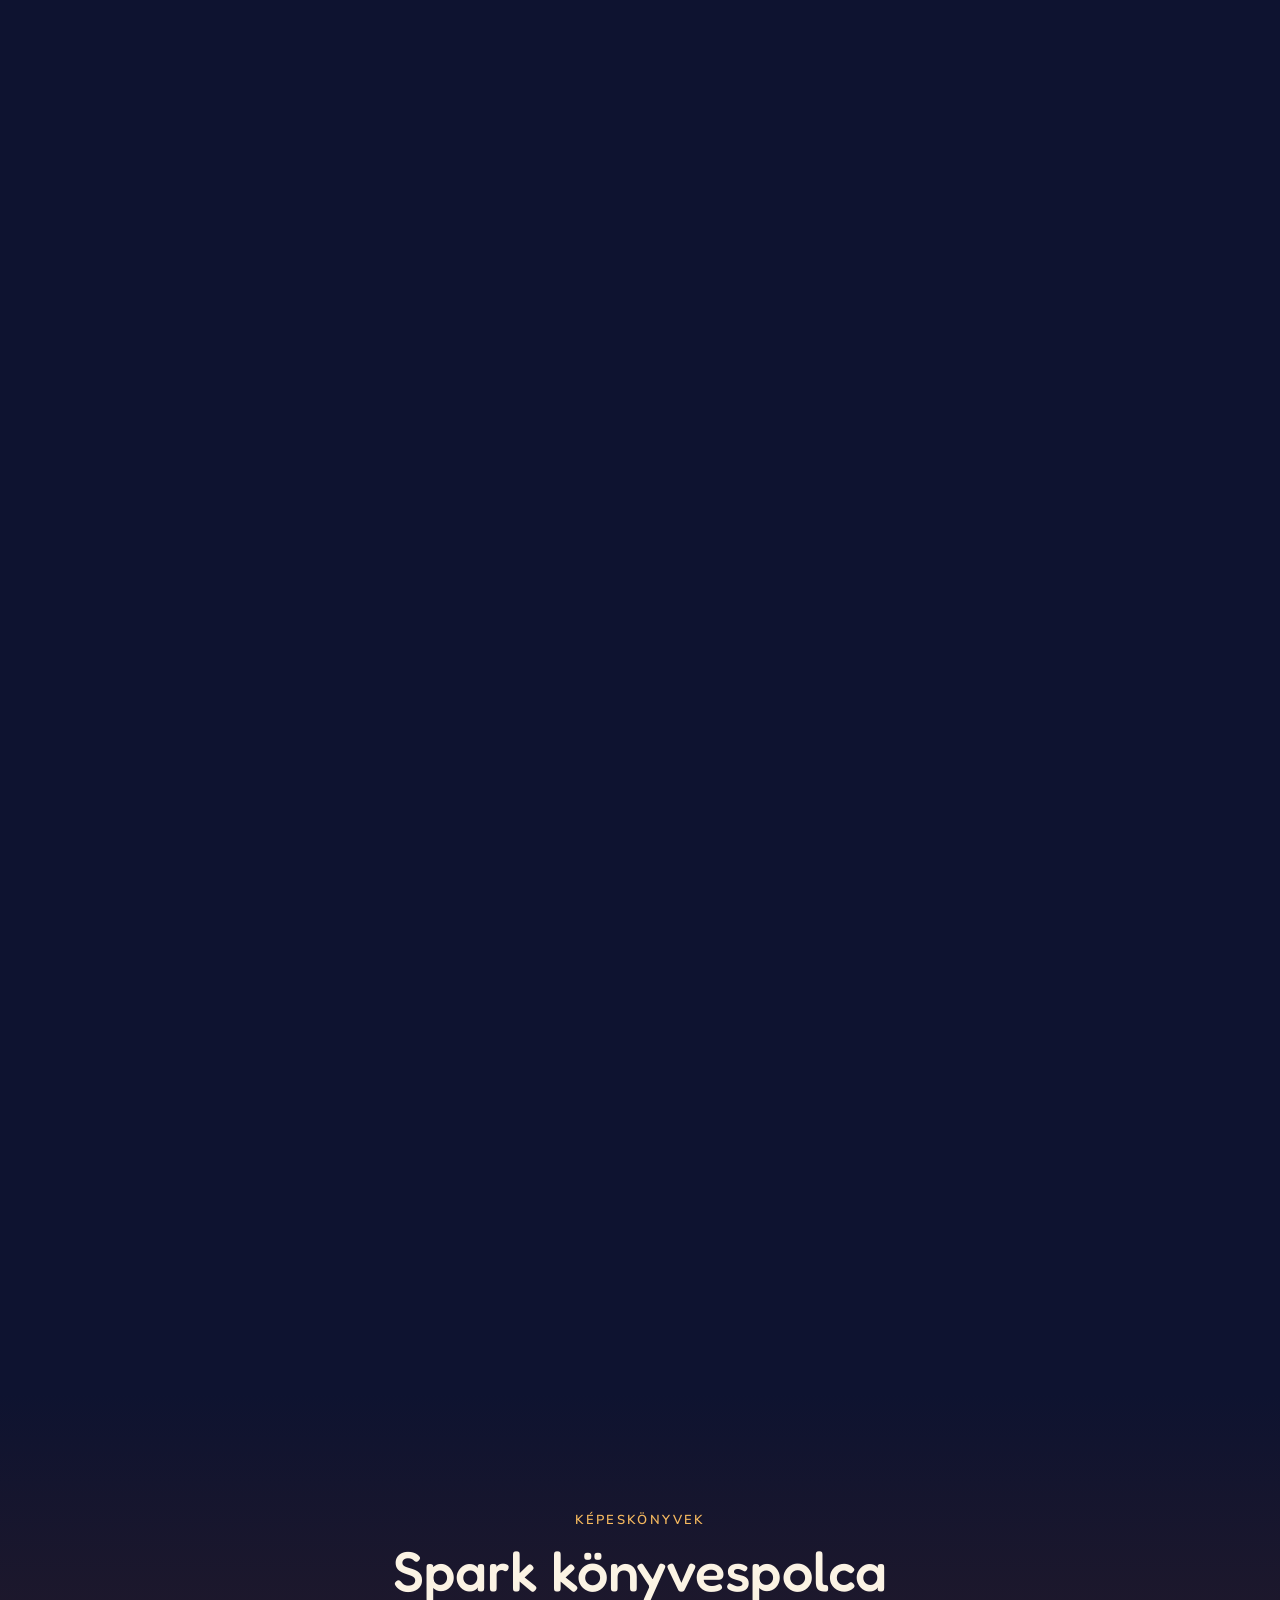
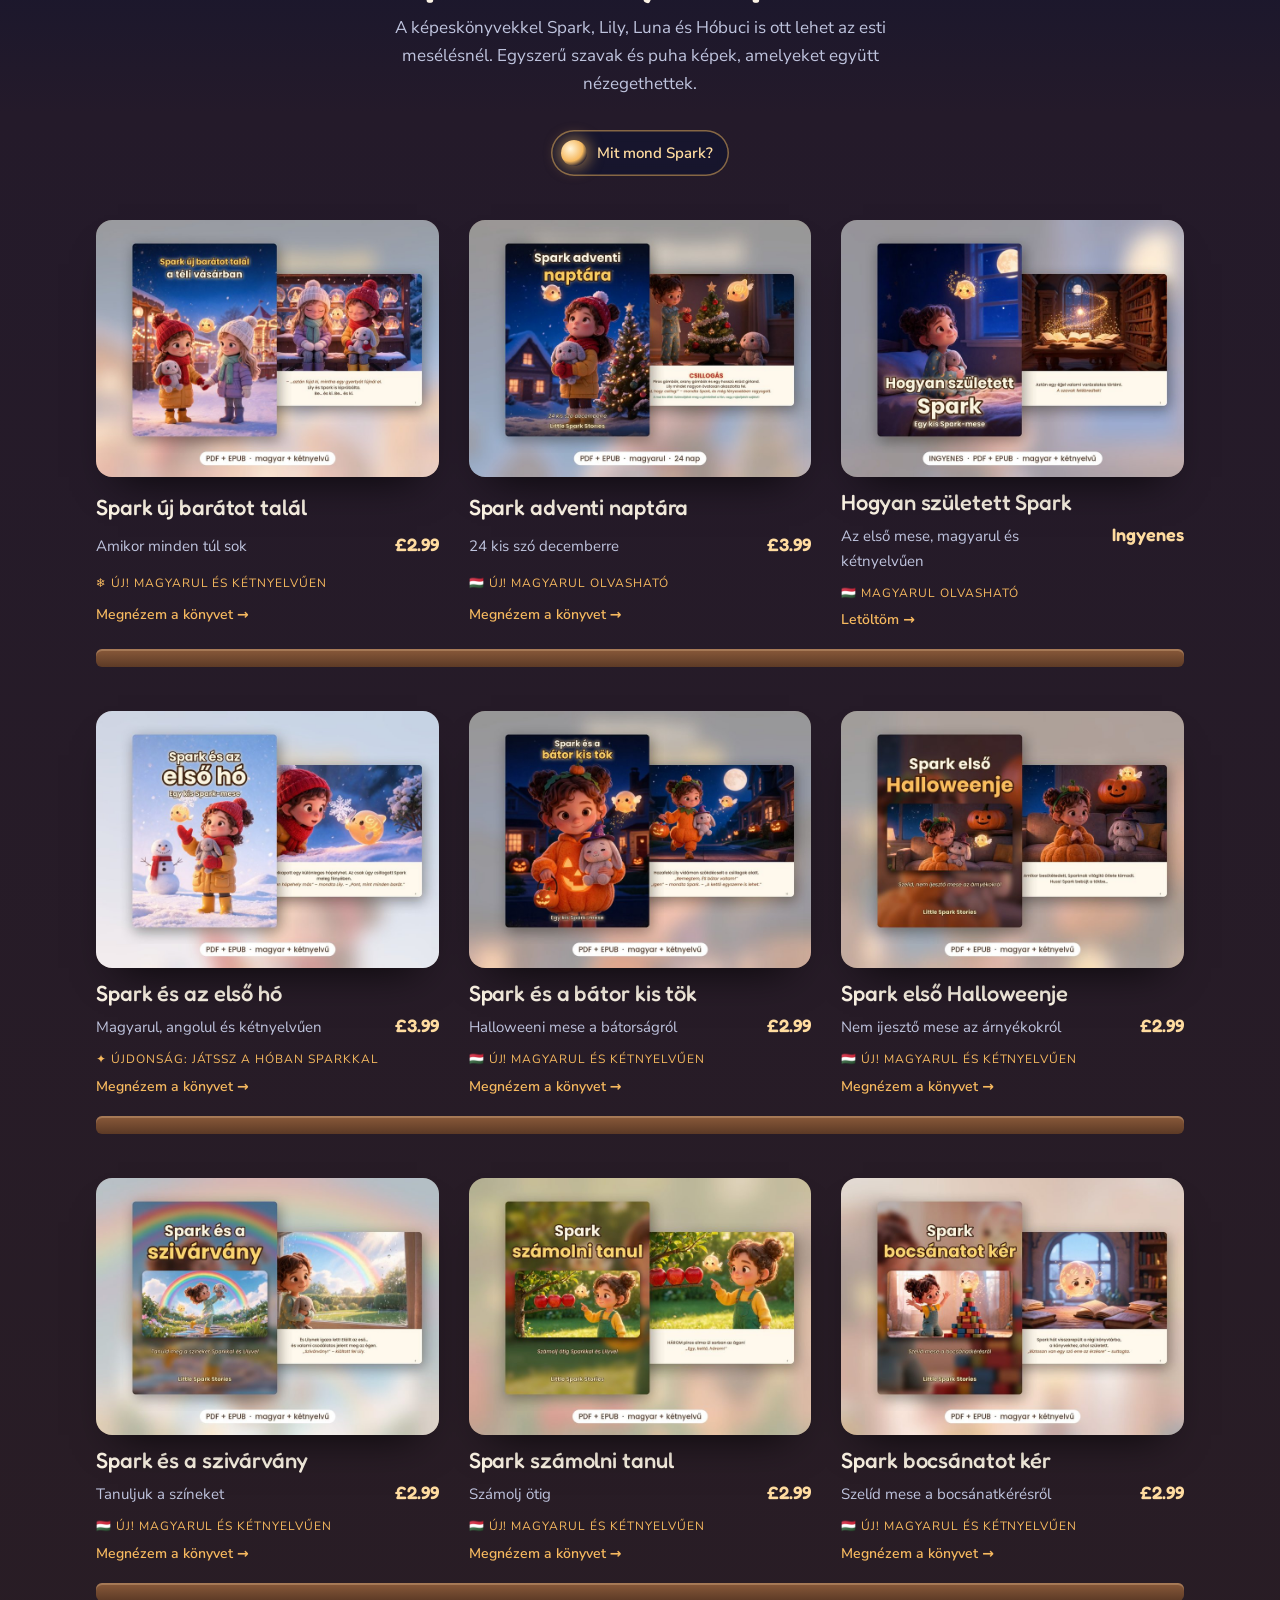
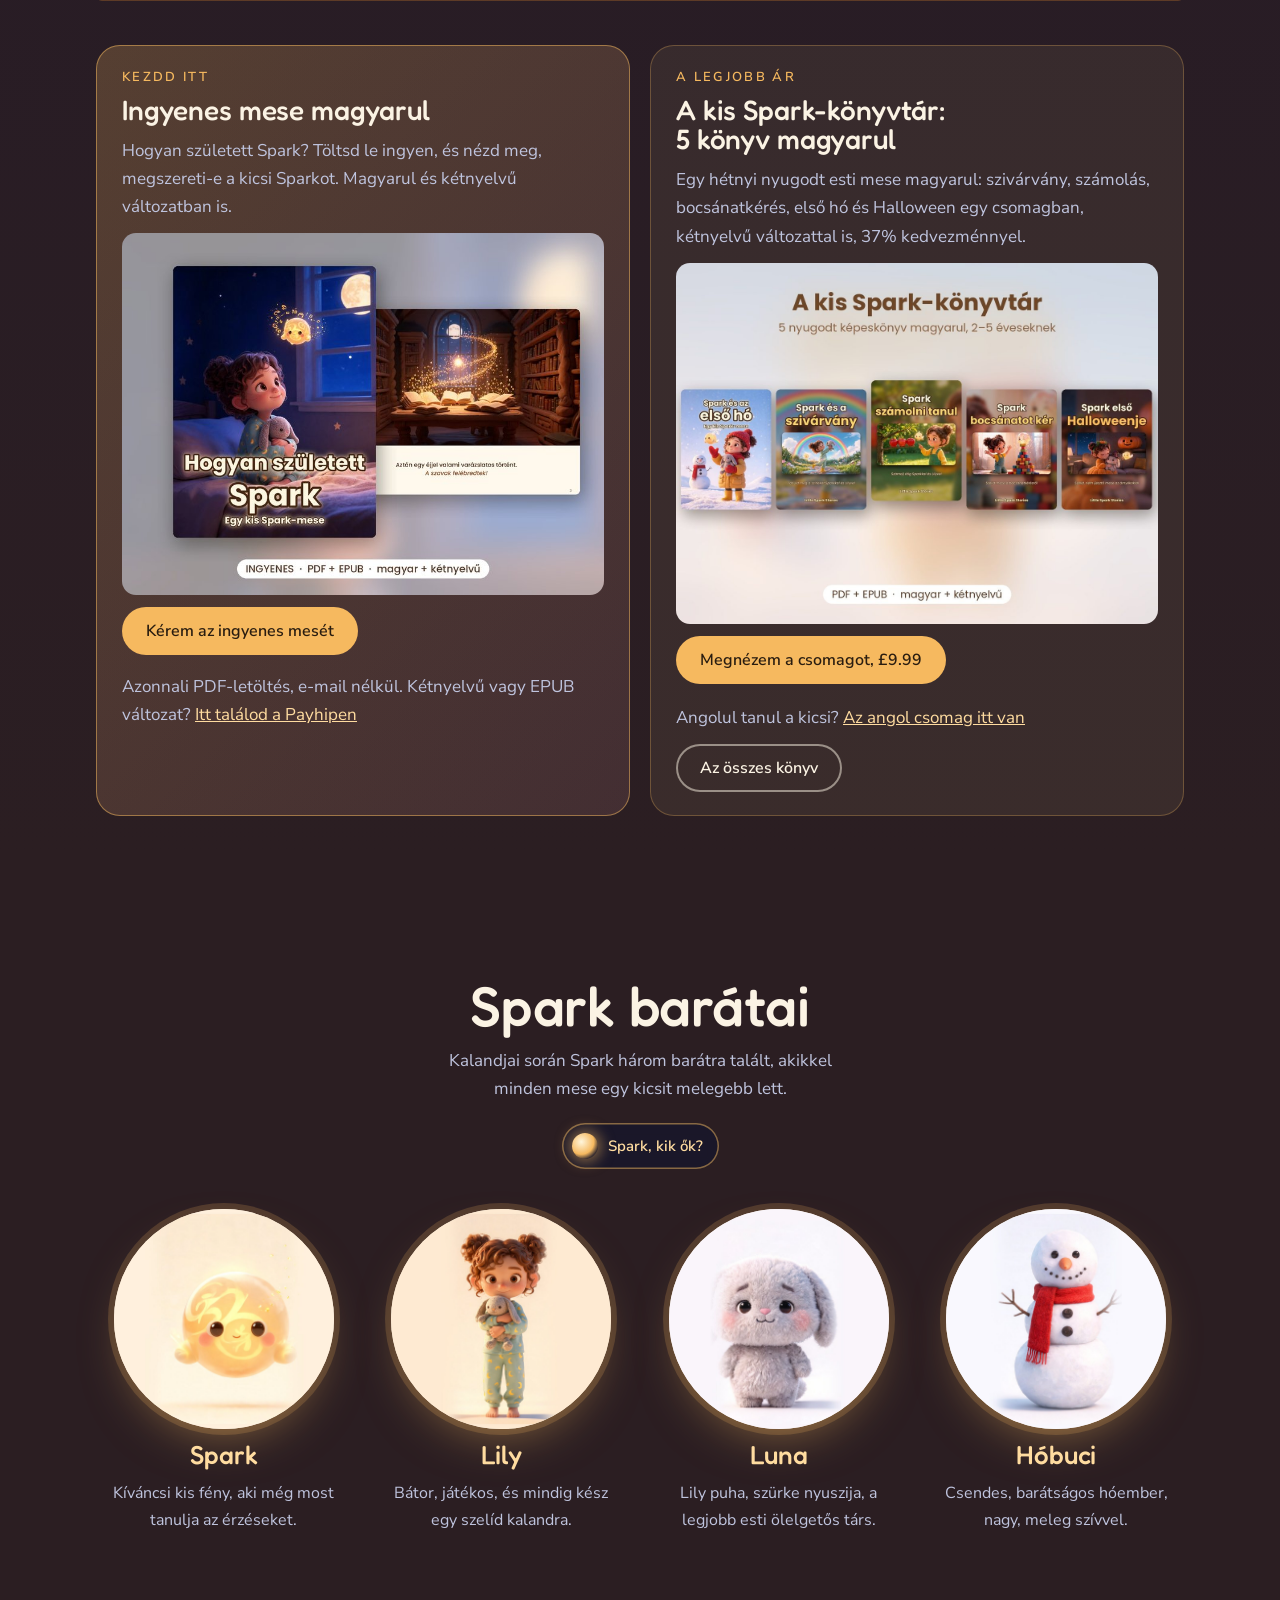
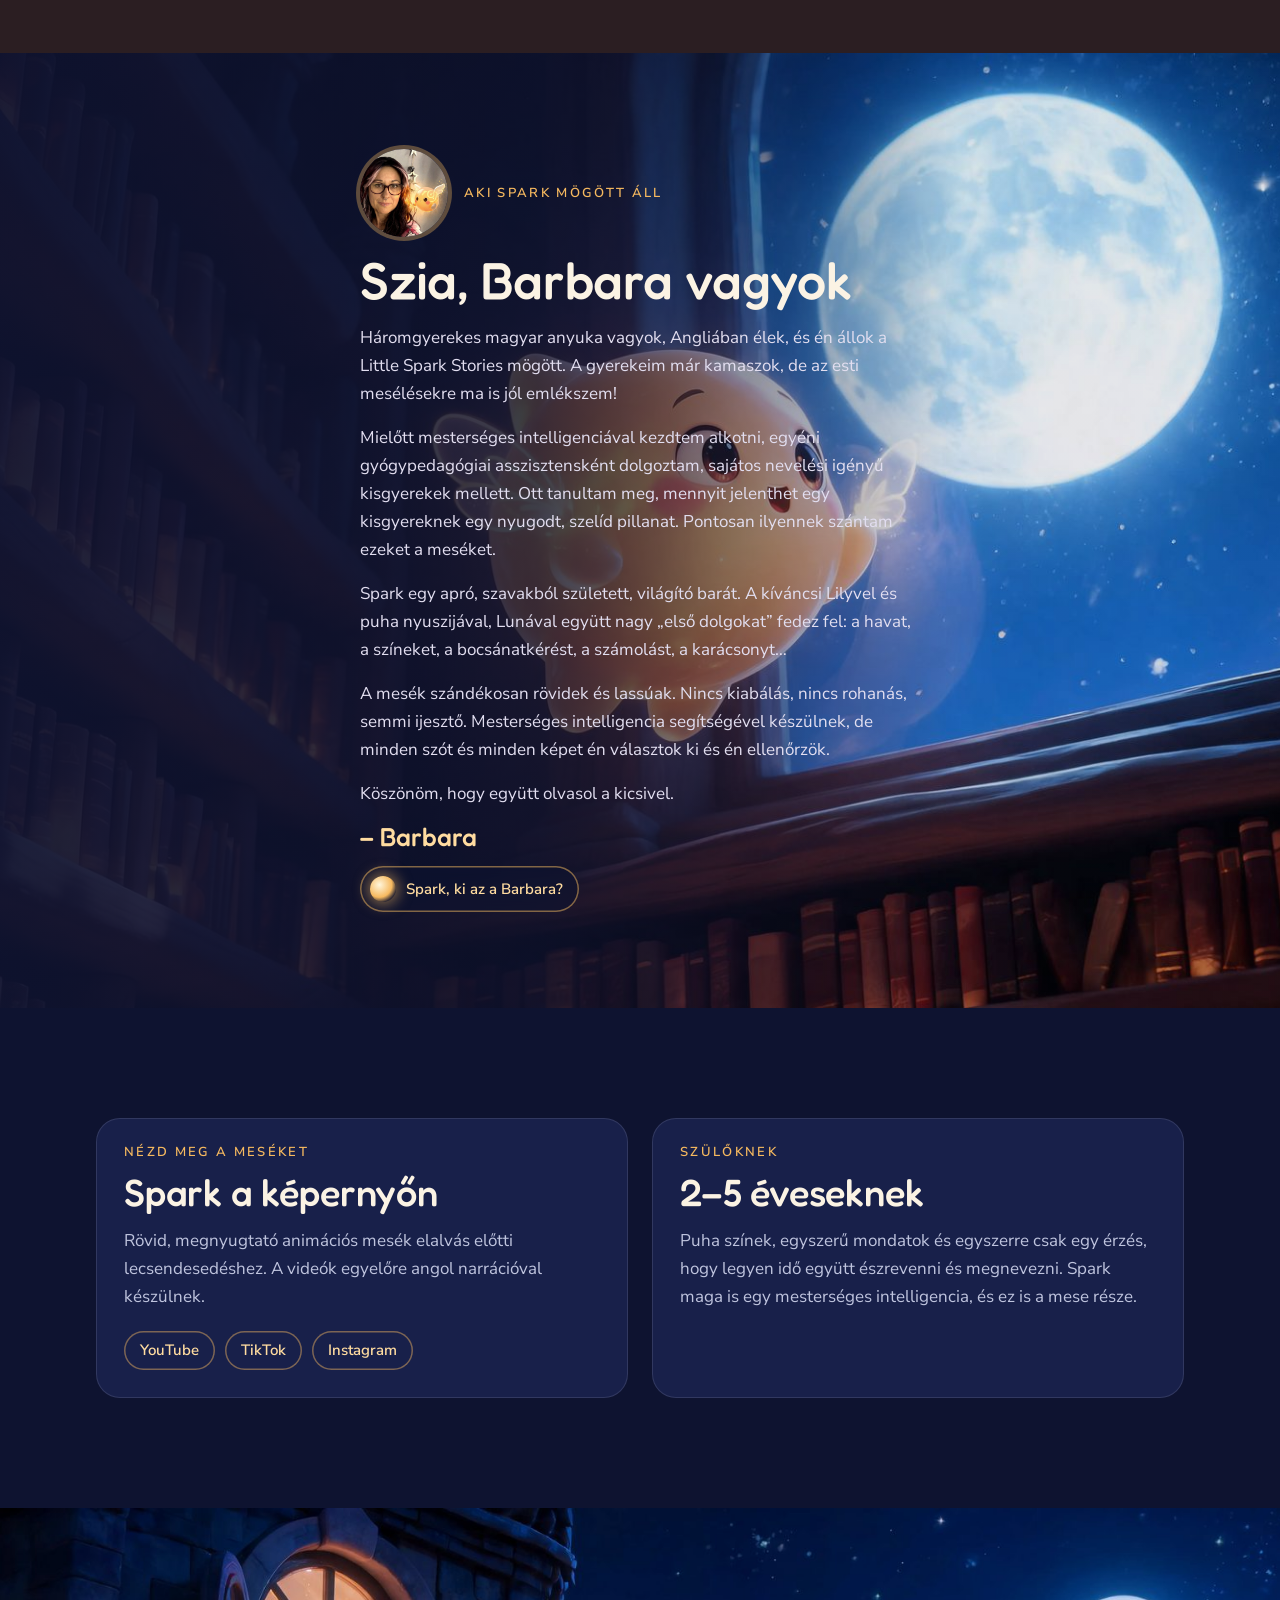
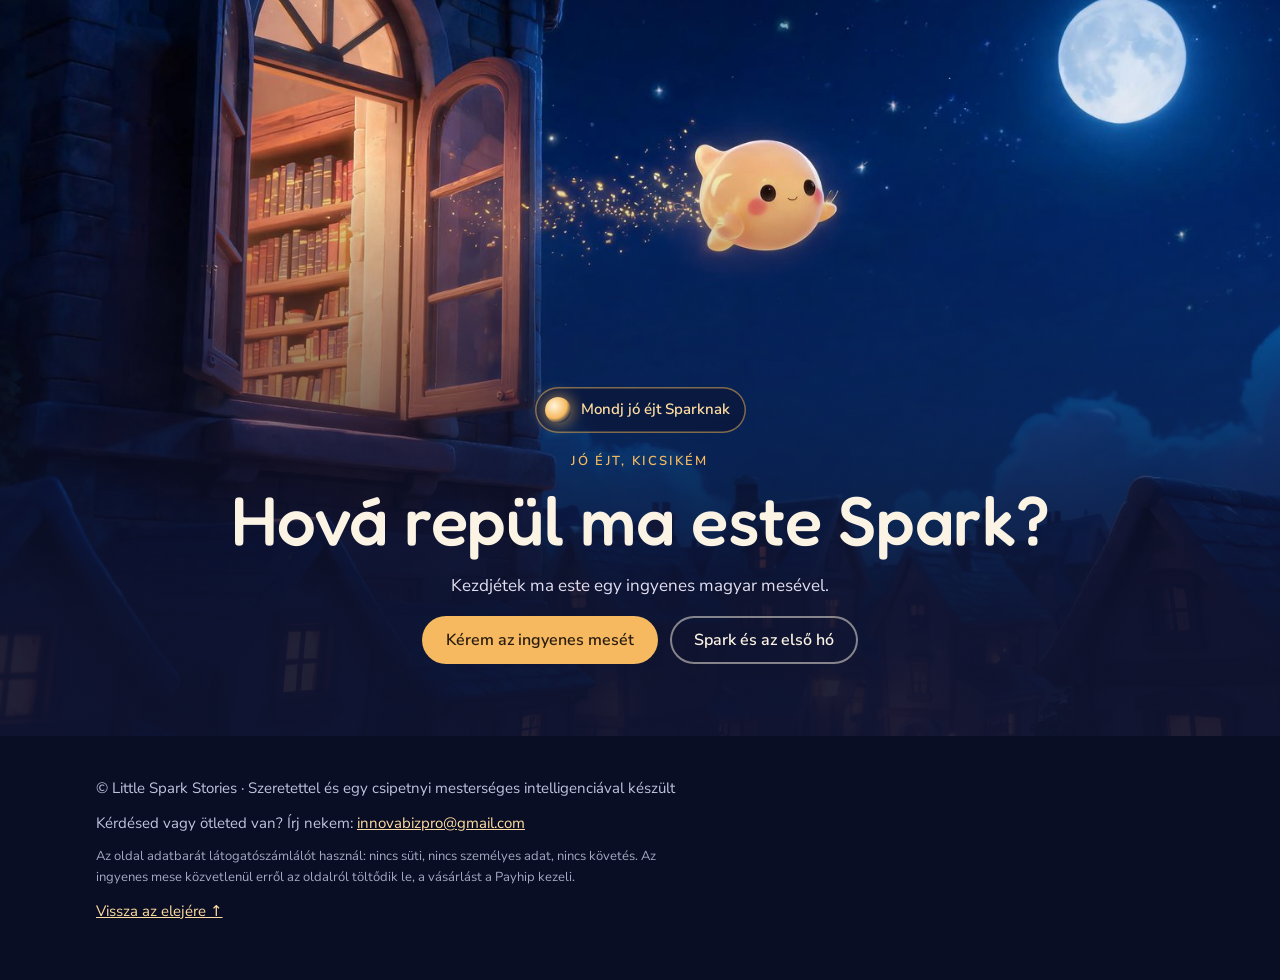
==== commit f793543c: "Hero: free book with cover; winter strip with three books under the hero (EN + HU)" ====
--- a/hu/index.html
+++ b/hu/index.html
@@ -209,11 +209,24 @@
 
 /* seasonal banner (Nov–Dec) – remove in January */
 .xmas{background:linear-gradient(180deg,#141a3d 0%,var(--night) 100%);padding:clamp(28px,5vw,48px) 0}
-.xmas-card{display:grid;grid-template-columns:auto 1fr;gap:clamp(18px,4vw,40px);align-items:center;max-width:860px;margin:0 auto;padding:clamp(18px,3vw,28px);border-radius:24px;background:rgba(246,185,95,.07);box-shadow:inset 0 0 0 1px var(--line),0 0 60px -20px rgba(246,185,95,.45)}
-.xmas-card img{width:clamp(120px,22vw,200px);height:auto;border-radius:14px;box-shadow:0 10px 30px rgba(0,0,0,.4);display:block}
-.xmas-card h2{font-size:clamp(26px,3.6vw,40px);margin:10px 0 8px}
-.xmas-card p{color:var(--muted);margin:0 0 18px}
-@media (max-width:560px){.xmas-card{grid-template-columns:1fr;text-align:center;justify-items:center}}
+.winter-head{text-align:center;margin-bottom:clamp(18px,3vw,28px)}
+.winter-head h2{font-size:clamp(26px,3.6vw,40px);margin-top:10px}
+.winter{display:grid;grid-template-columns:repeat(3,1fr);gap:clamp(14px,2.4vw,24px)}
+.wcard{display:grid;grid-template-rows:auto 1fr;text-decoration:none;border-radius:20px;overflow:hidden;background:rgba(246,185,95,.07);box-shadow:inset 0 0 0 1px var(--line);transition:transform .2s,box-shadow .2s}
+.wcard:hover{transform:translateY(-3px);box-shadow:inset 0 0 0 1px var(--glow),0 0 50px -18px rgba(246,185,95,.6)}
+.wcard img{width:100%;aspect-ratio:4/3;object-fit:cover}
+.wcard > div{display:grid;gap:6px;padding:16px 18px 18px;align-content:start}
+.wcard h3{font-size:21px}
+.wcard p{color:var(--muted);font-size:15px;line-height:1.45}
+.wfoot{display:flex;justify-content:space-between;align-items:center;gap:10px;margin-top:6px;font-weight:600}
+.wfoot strong{color:var(--glow);font-size:18px}
+.wgo{color:var(--amber);font-size:15px}
+@media (max-width:760px){.winter{grid-template-columns:1fr;gap:12px}.wcard{grid-template-rows:none;grid-template-columns:128px 1fr}.wcard img{height:100%;aspect-ratio:auto}.wcard > div{padding:12px 14px}.wcard h3{font-size:18px}.wcard p{font-size:14px}}
+.freebie{display:inline-flex;align-items:center;gap:12px;text-decoration:none;padding:8px 22px 8px 10px;border-radius:18px;background:var(--amber);color:#2a1d10;text-align:left;box-shadow:0 10px 30px -10px rgba(246,185,95,.8);transition:transform .2s,background .2s}
+.freebie:hover{transform:translateY(-2px);background:var(--glow)}
+.freebie img{width:46px;height:62px;object-fit:cover;border-radius:6px;box-shadow:0 3px 10px rgba(0,0,0,.35);transform:rotate(-4deg)}
+.freebie b{display:block;font:600 17px/1.15 var(--body)}
+.freebie small{display:block;font:600 12.5px/1.3 var(--body);opacity:.75;margin-top:3px}
 </style>
 <!-- schema:site -->
 <script type="application/ld+json">
@@ -496,24 +509,21 @@
       <h1>Little <span>Spark</span> Stories</h1>
       <p class="sub">Nyugodt, szelíd mesék a legkisebbeknek.</p>
       <div class="row">
-        <a class="btn" href="/free/Hogyan-szuletett-Spark.pdf" download>Kérem az ingyenes mesét</a>
-        <a class="btn ghost" href="#books">Spark könyvei</a>
+        <a class="freebie" href="/free/Hogyan-szuletett-Spark.pdf" download><img src="../assets/free-cover-hu.jpg" alt="" width="46" height="62"><span><b>Kérem az ingyenes mesét</b><small>Hogyan született Spark · PDF, e-mail nélkül</small></span></a>
+        <a class="btn ghost" href="#winter">Az új téli könyvek</a>
       </div>
       <button class="say" type="button" data-clip="../assets/voice/hu/hello.mp3" data-text="Szia! Spark vagyok. Itt születtem, ebben a könyvtárban. Keressünk együtt egy mesét?"><i class="orb" aria-hidden="true"></i><span class="lbl">Köszönj Sparknak</span><span class="bubble" aria-live="polite"></span></button>
       <p class="hint" id="hint">Mozgasd az egeret! Spark figyel téged.</p>
     </div>
   </section>
 
-  <section class="xmas" aria-label="Spark adventi naptára">
+  <section class="xmas" id="winter" aria-label="Új téli könyvek">
     <div class="wrap">
-      <div class="xmas-card">
-        <img src="../assets/books-advent-hu.jpg" alt="A Spark adventi naptára borítója" loading="lazy">
-        <div>
-          <span class="kicker">Közeleg a karácsony ✨</span>
-          <h2>Spark adventi naptára</h2>
-          <p>24 kis mese decemberre, minden reggelre egy · <strong style="color:var(--glow)">£3.99</strong></p>
-          <a class="btn" href="https://payhip.com/b/TU4L2" target="_blank" rel="noopener">Megnézem a könyvet →</a>
-        </div>
+      <div class="winter-head"><span class="kicker">Új téli könyvek ❄️</span><h2>Meghitt mesék hideg estékre</h2></div>
+      <div class="winter">
+        <a class="wcard" href="https://payhip.com/b/TU4L2" target="_blank" rel="noopener"><img src="../assets/books-advent-hu.jpg" alt="A Spark adventi naptára borítója és egy belső oldala" loading="lazy"><div><h3>Spark adventi naptára</h3><p>24 kis mese, minden decemberi reggelre egy</p><span class="wfoot"><strong>£3.99</strong><span class="wgo">Megnézem →</span></span></div></a>
+        <a class="wcard" href="https://payhip.com/b/wsMlY" target="_blank" rel="noopener"><img src="../assets/books-newfriend-hu.jpg" alt="A Spark új barátot talál a téli vásárban borítója és egy belső oldala" loading="lazy"><div><h3>Spark új barátot talál</h3><p>Meghitt téli mese arról, amikor minden túl sok</p><span class="wfoot"><strong>£2.99</strong><span class="wgo">Megnézem →</span></span></div></a>
+        <a class="wcard" href="https://payhip.com/b/gohmR" target="_blank" rel="noopener"><img src="../assets/books-snow-hu.jpg" alt="A Spark és az első hó borítója és egy belső oldala" loading="lazy"><div><h3>Spark és az első hó</h3><p>Szelíd első havas nap · magyarul, angolul és kétnyelvűen</p><span class="wfoot"><strong>£3.99</strong><span class="wgo">Megnézem →</span></span></div></a>
       </div>
     </div>
   </section>
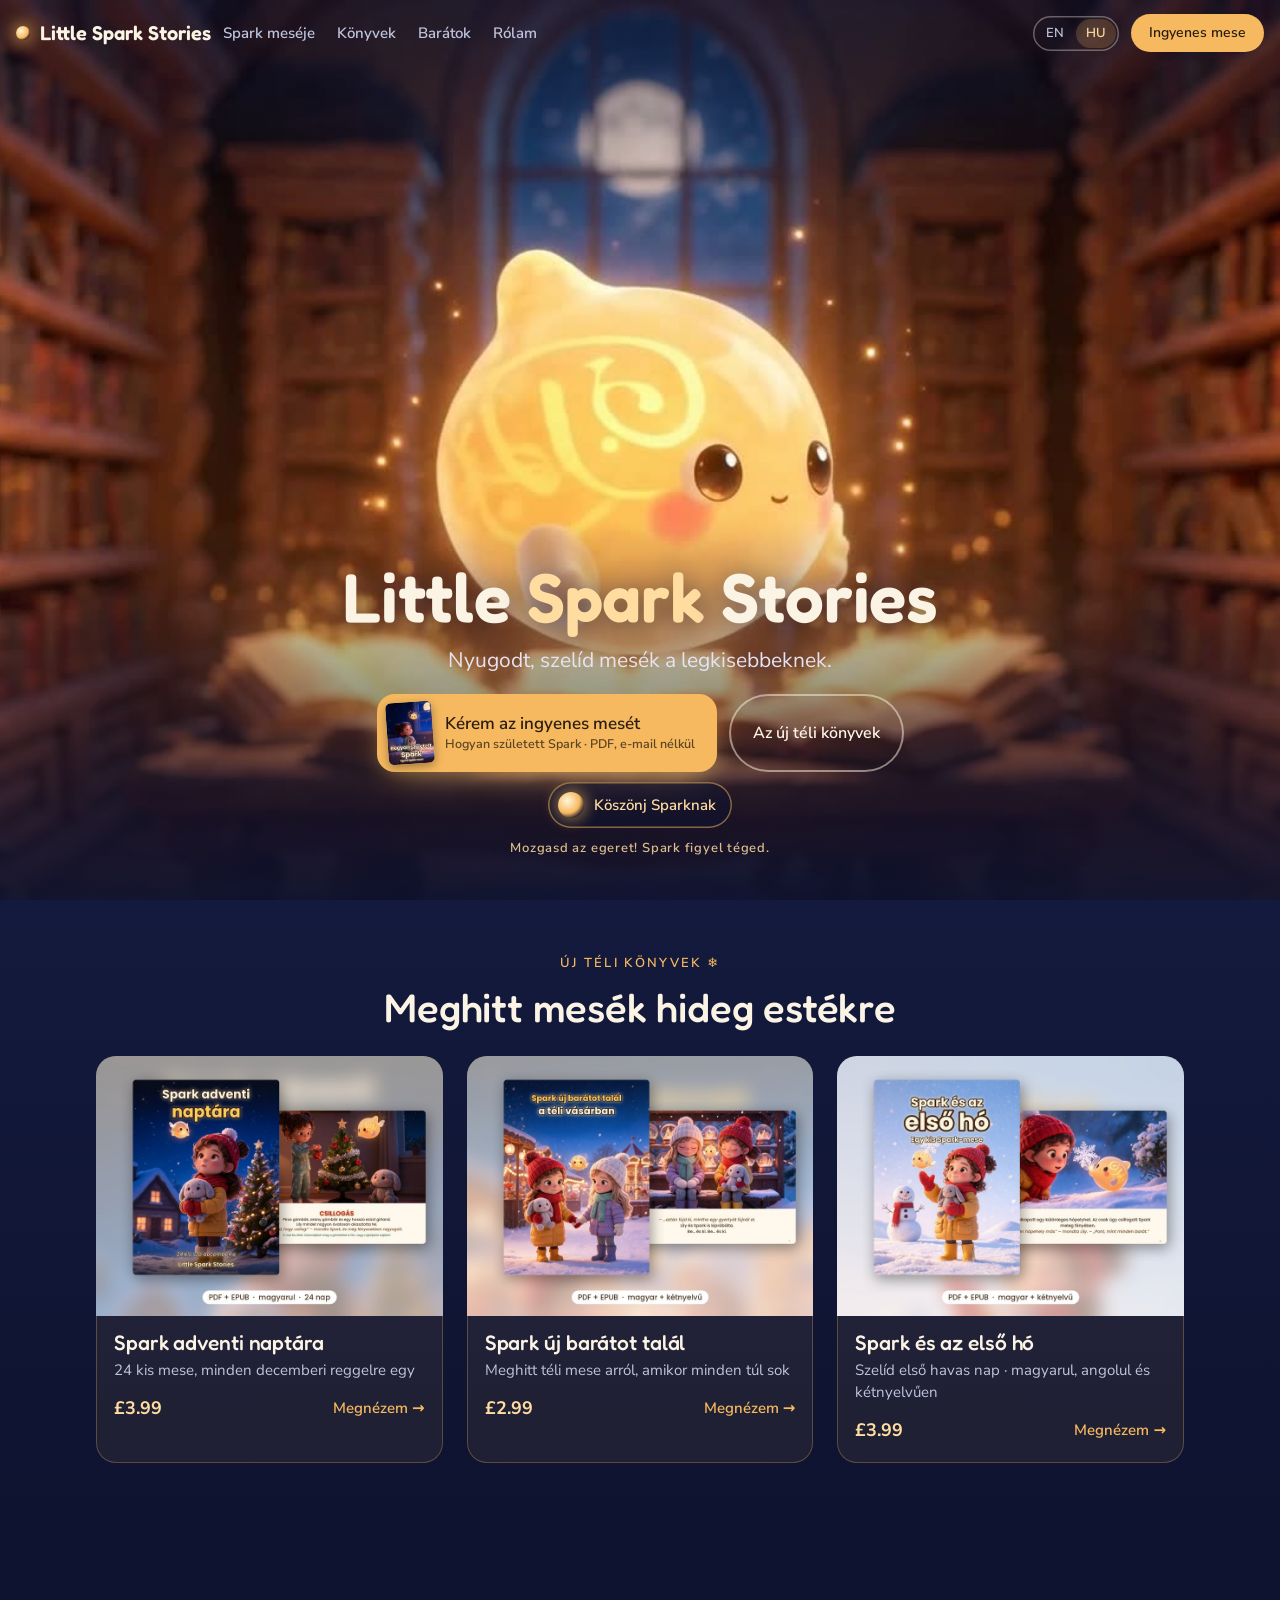
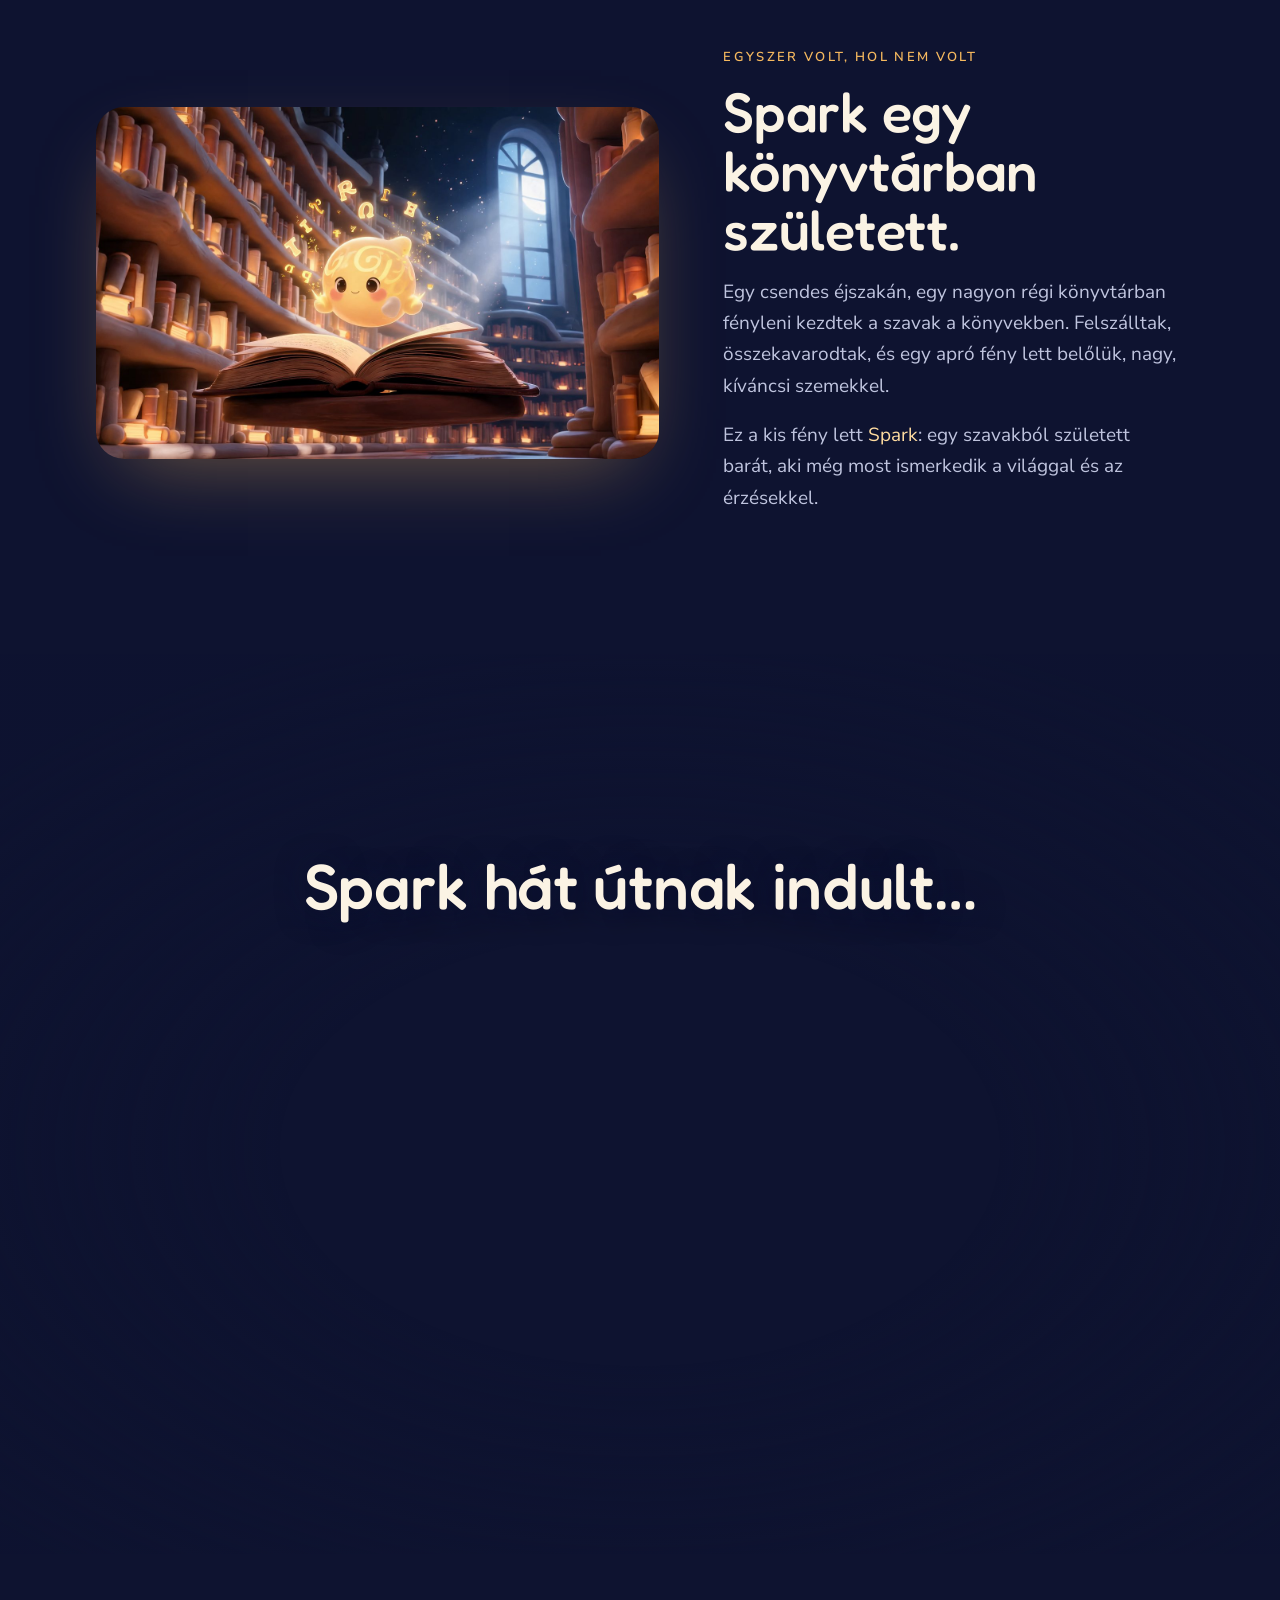
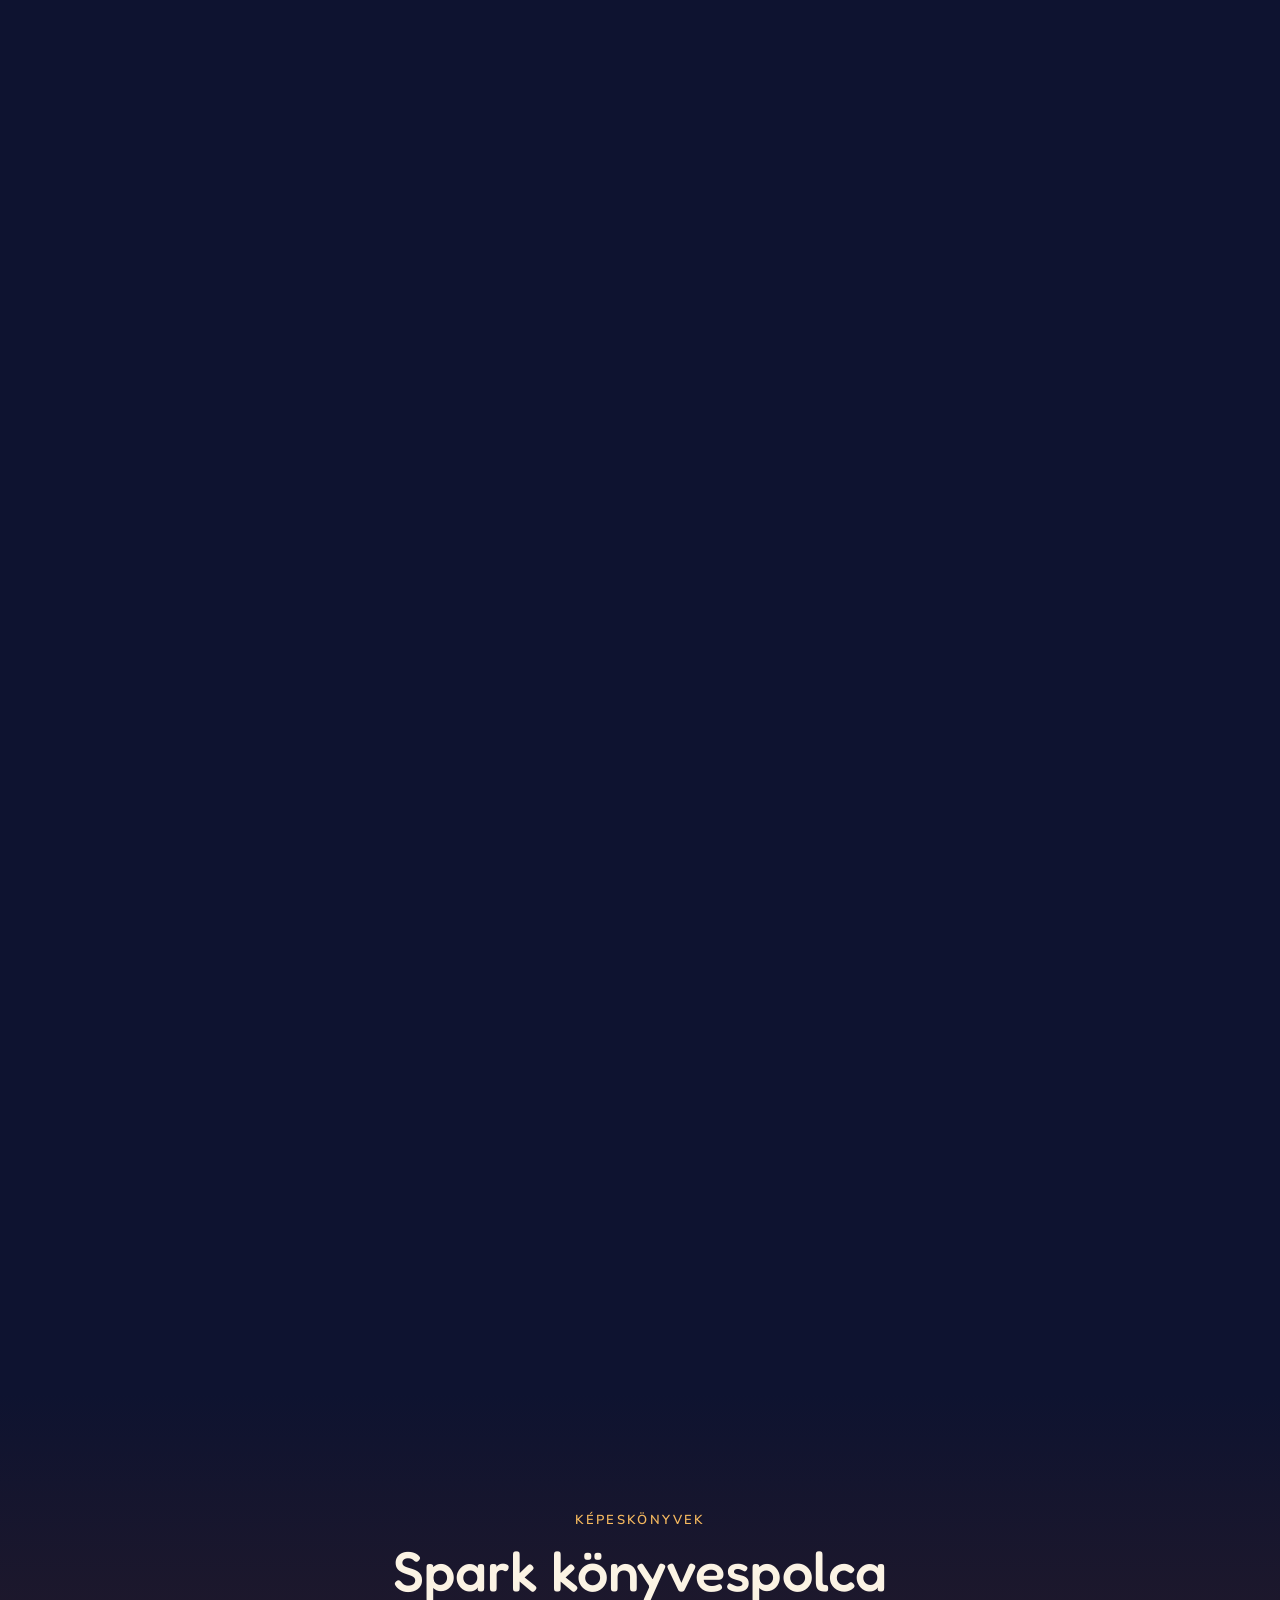
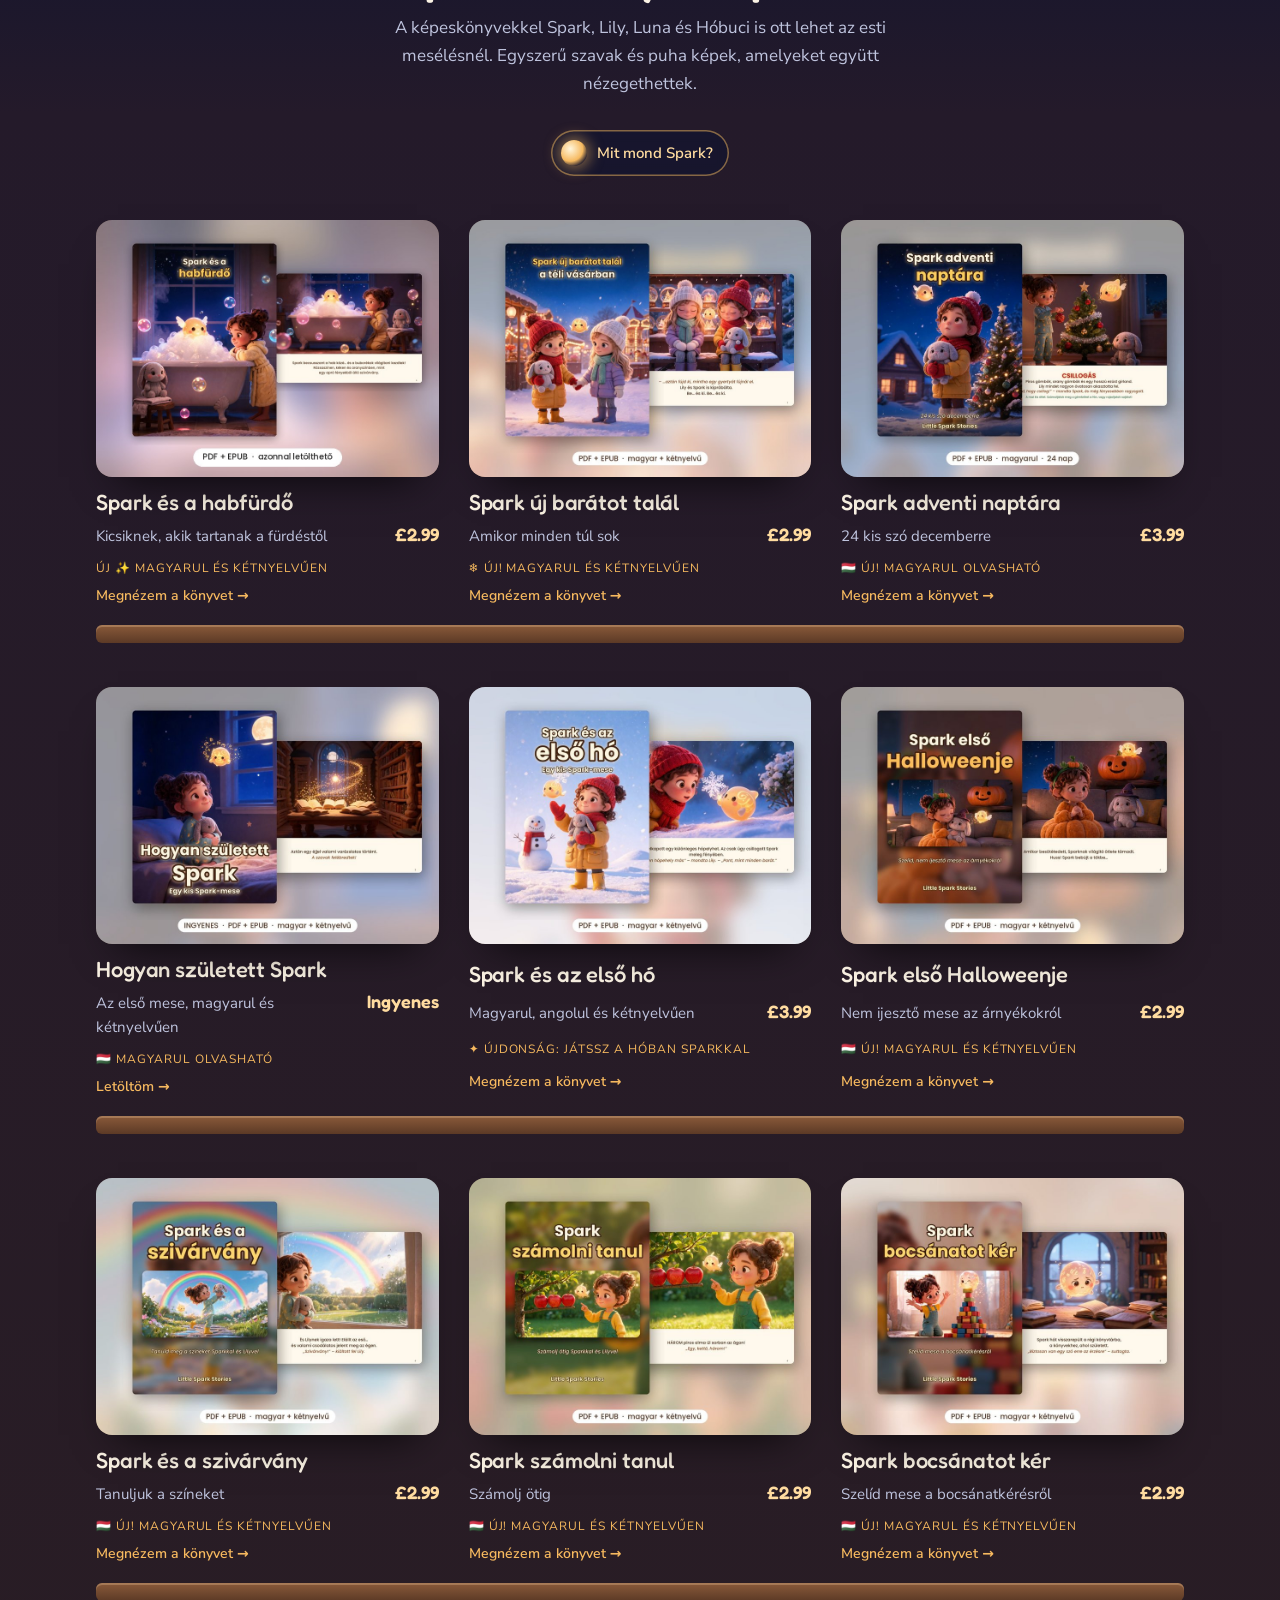
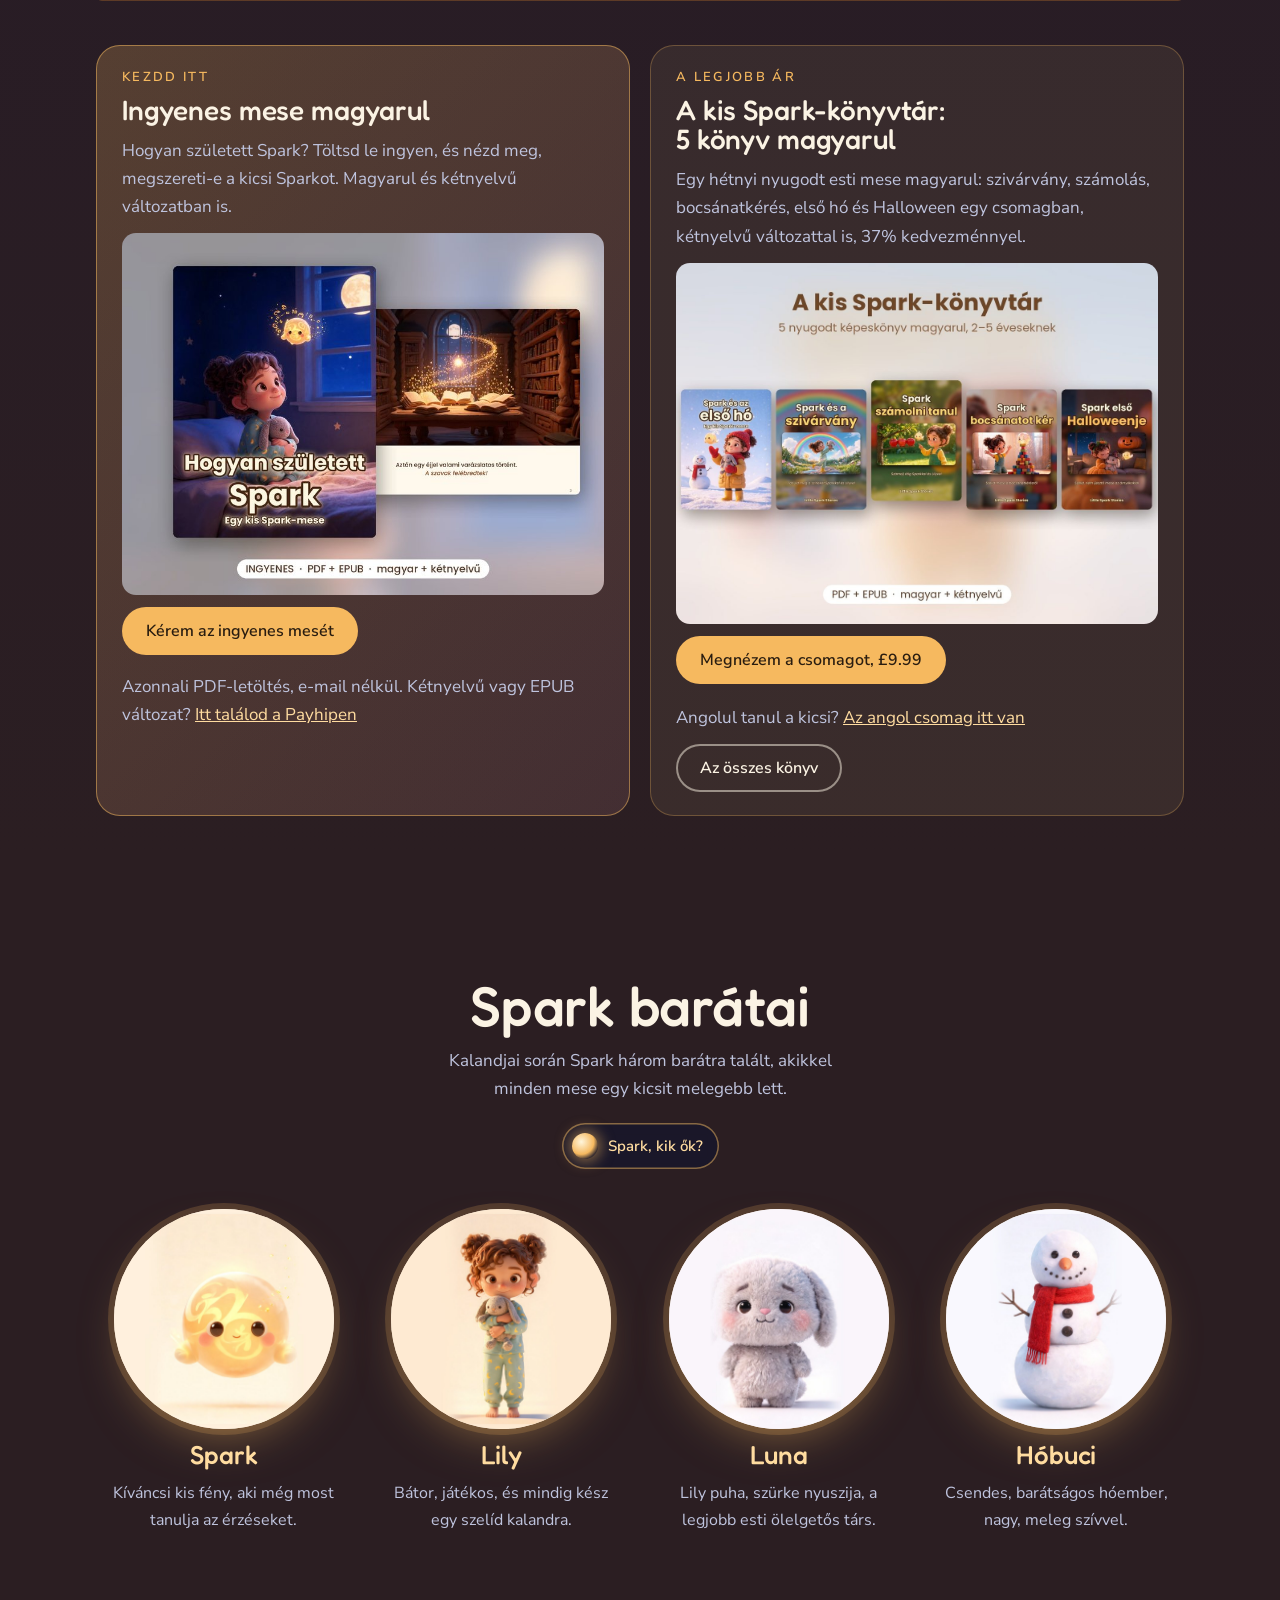
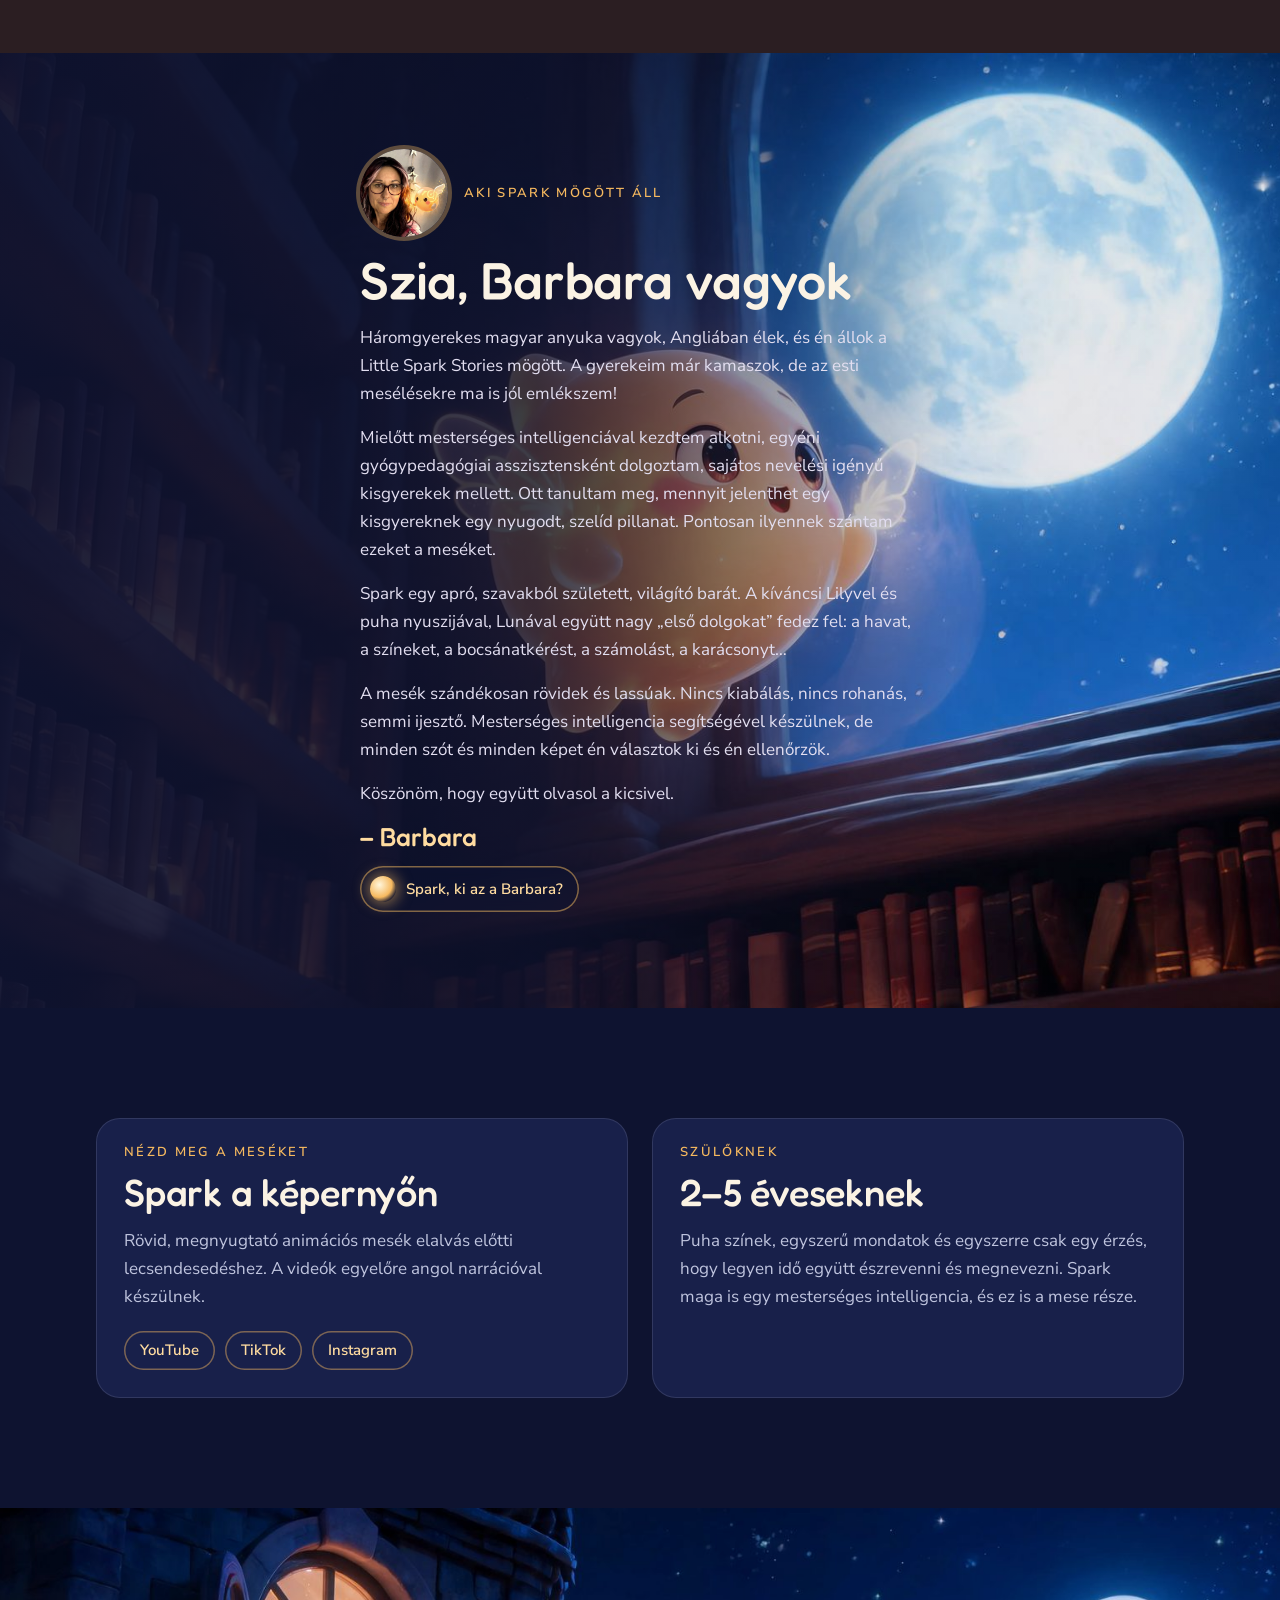
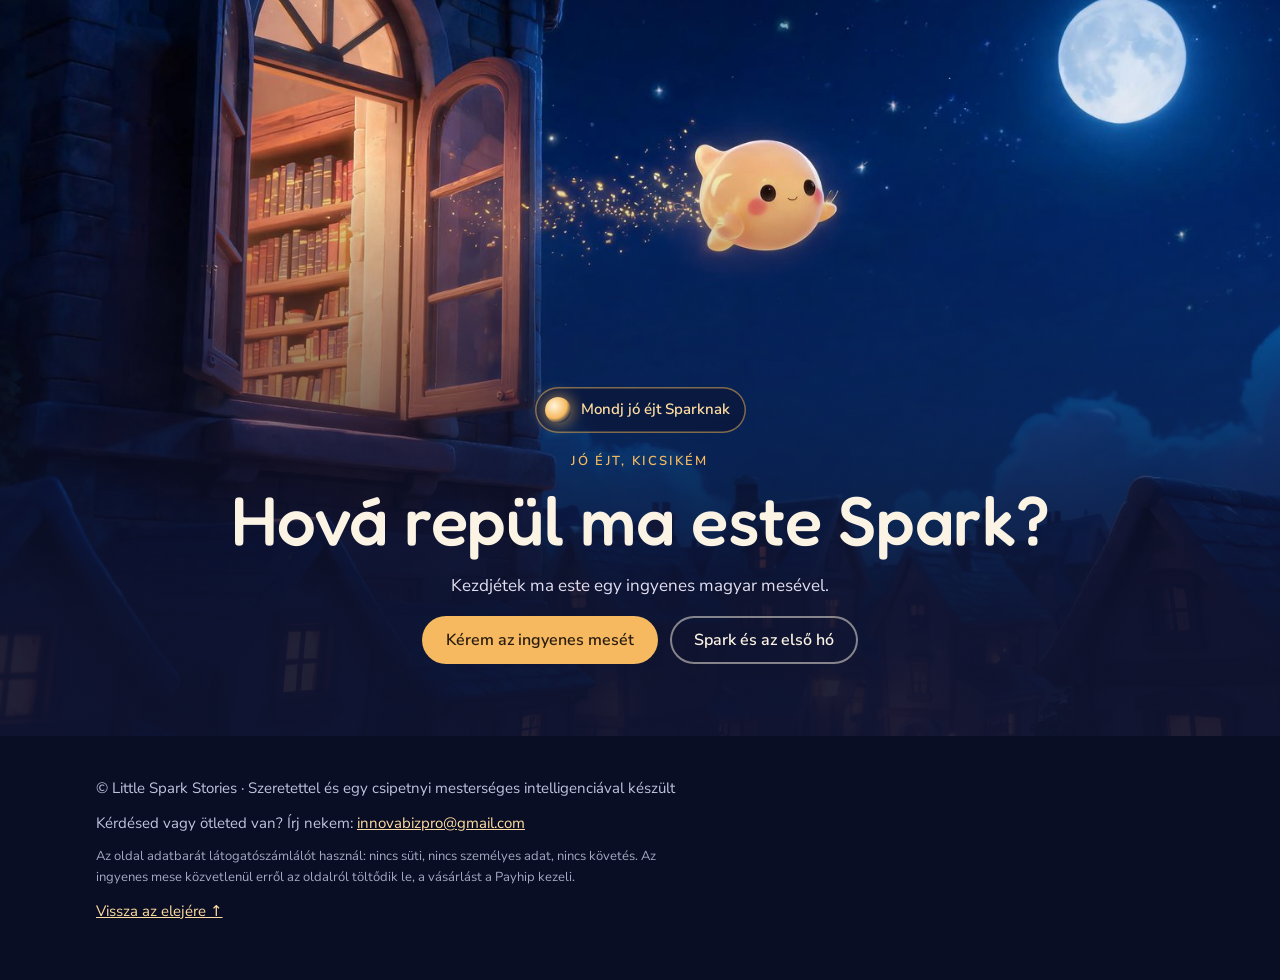
==== commit 55cb4dc2: "Add Spark and the Bubble Bath to both bookshelves New book first on the English and Hungarian shelve" ====
--- a/hu/index.html
+++ b/hu/index.html
@@ -559,14 +559,14 @@
         <div class="say-row"><button class="say" type="button" data-clip="../assets/voice/hu/books.mp3" data-text="Nahát, nézd! Ezek mind az én meséim. Melyiket olvassuk ma este?"><i class="orb" aria-hidden="true"></i><span class="lbl">Mit mond Spark?</span><span class="bubble" aria-live="polite"></span></button></div>
       </div>
       <div class="shelf">
+        <a class="book slide" href="https://payhip.com/b/wE3VD" target="_blank" rel="noopener"><div class="cover"><img src="../assets/books-bubblebath-hu.jpg" alt="A Spark és a habfürdő borítója és egy belső oldala" loading="lazy"></div><h3>Spark és a habfürdő</h3><div class="meta"><span>Kicsiknek, akik tartanak a fürdéstől</span><span class="price">£2.99</span></div><span class="tag">Új ✨ Magyarul és kétnyelvűen</span><span class="go">Megnézem a könyvet →</span></a>
         <a class="book slide" href="https://payhip.com/b/wsMlY" target="_blank" rel="noopener"><div class="cover"><img src="../assets/books-newfriend-hu.jpg" alt="A Spark új barátot talál a téli vásárban borítója és egy belső oldala" loading="lazy"></div><h3>Spark új barátot talál</h3><div class="meta"><span>Amikor minden túl sok</span><span class="price">£2.99</span></div><span class="tag">❄️ Új! Magyarul és kétnyelvűen</span><span class="go">Megnézem a könyvet →</span></a>
         <a class="book slide" href="https://payhip.com/b/TU4L2" target="_blank" rel="noopener"><div class="cover"><img src="../assets/books-advent-hu.jpg" alt="A Spark adventi naptára borítója és egy belső oldala" loading="lazy"></div><h3>Spark adventi naptára</h3><div class="meta"><span>24 kis szó decemberre</span><span class="price">£3.99</span></div><span class="tag">🇭🇺 Új! Magyarul olvasható</span><span class="go">Megnézem a könyvet →</span></a>
-        <a class="book slide" href="/free/Hogyan-szuletett-Spark.pdf" download><div class="cover"><img src="../assets/books-born-hu.jpg" alt="A Hogyan született Spark borítója és egy belső oldala" loading="lazy"></div><h3>Hogyan született Spark</h3><div class="meta"><span>Az első mese, magyarul és kétnyelvűen</span><span class="price">Ingyenes</span></div><span class="tag">🇭🇺 Magyarul olvasható</span><span class="go">Letöltöm →</span></a>
       </div>
       <div class="plank" aria-hidden="true"></div>
       <div class="shelf" style="margin-top:44px">
+        <a class="book slide" href="/free/Hogyan-szuletett-Spark.pdf" download><div class="cover"><img src="../assets/books-born-hu.jpg" alt="A Hogyan született Spark borítója és egy belső oldala" loading="lazy"></div><h3>Hogyan született Spark</h3><div class="meta"><span>Az első mese, magyarul és kétnyelvűen</span><span class="price">Ingyenes</span></div><span class="tag">🇭🇺 Magyarul olvasható</span><span class="go">Letöltöm →</span></a>
         <a class="book slide" href="/hu/elso-ho/"><div class="cover"><img src="../assets/books-snow-hu.jpg" alt="A Spark és az első hó borítója és egy belső oldala" loading="lazy"></div><h3>Spark és az első hó</h3><div class="meta"><span>Magyarul, angolul és kétnyelvűen</span><span class="price">£3.99</span></div><span class="tag">✦ Újdonság: játssz a hóban Sparkkal</span><span class="go">Megnézem a könyvet →</span></a>
-        <a class="book slide" href="https://payhip.com/b/TkN7O" target="_blank" rel="noopener"><div class="cover"><img src="../assets/books-tot-hu.jpg" alt="A Spark és a bátor kis tök borítója és egy belső oldala" loading="lazy"></div><h3>Spark és a bátor kis tök</h3><div class="meta"><span>Halloweeni mese a bátorságról</span><span class="price">£2.99</span></div><span class="tag">🇭🇺 Új! Magyarul és kétnyelvűen</span><span class="go">Megnézem a könyvet →</span></a>
         <a class="book slide" href="https://payhip.com/b/SG4Z6" target="_blank" rel="noopener"><div class="cover"><img src="../assets/books-halloween-hu.jpg" alt="A Spark első Halloweenje borítója és egy belső oldala" loading="lazy"></div><h3>Spark első Halloweenje</h3><div class="meta"><span>Nem ijesztő mese az árnyékokról</span><span class="price">£2.99</span></div><span class="tag">🇭🇺 Új! Magyarul és kétnyelvűen</span><span class="go">Megnézem a könyvet →</span></a>
       </div>
       <div class="plank" aria-hidden="true"></div>
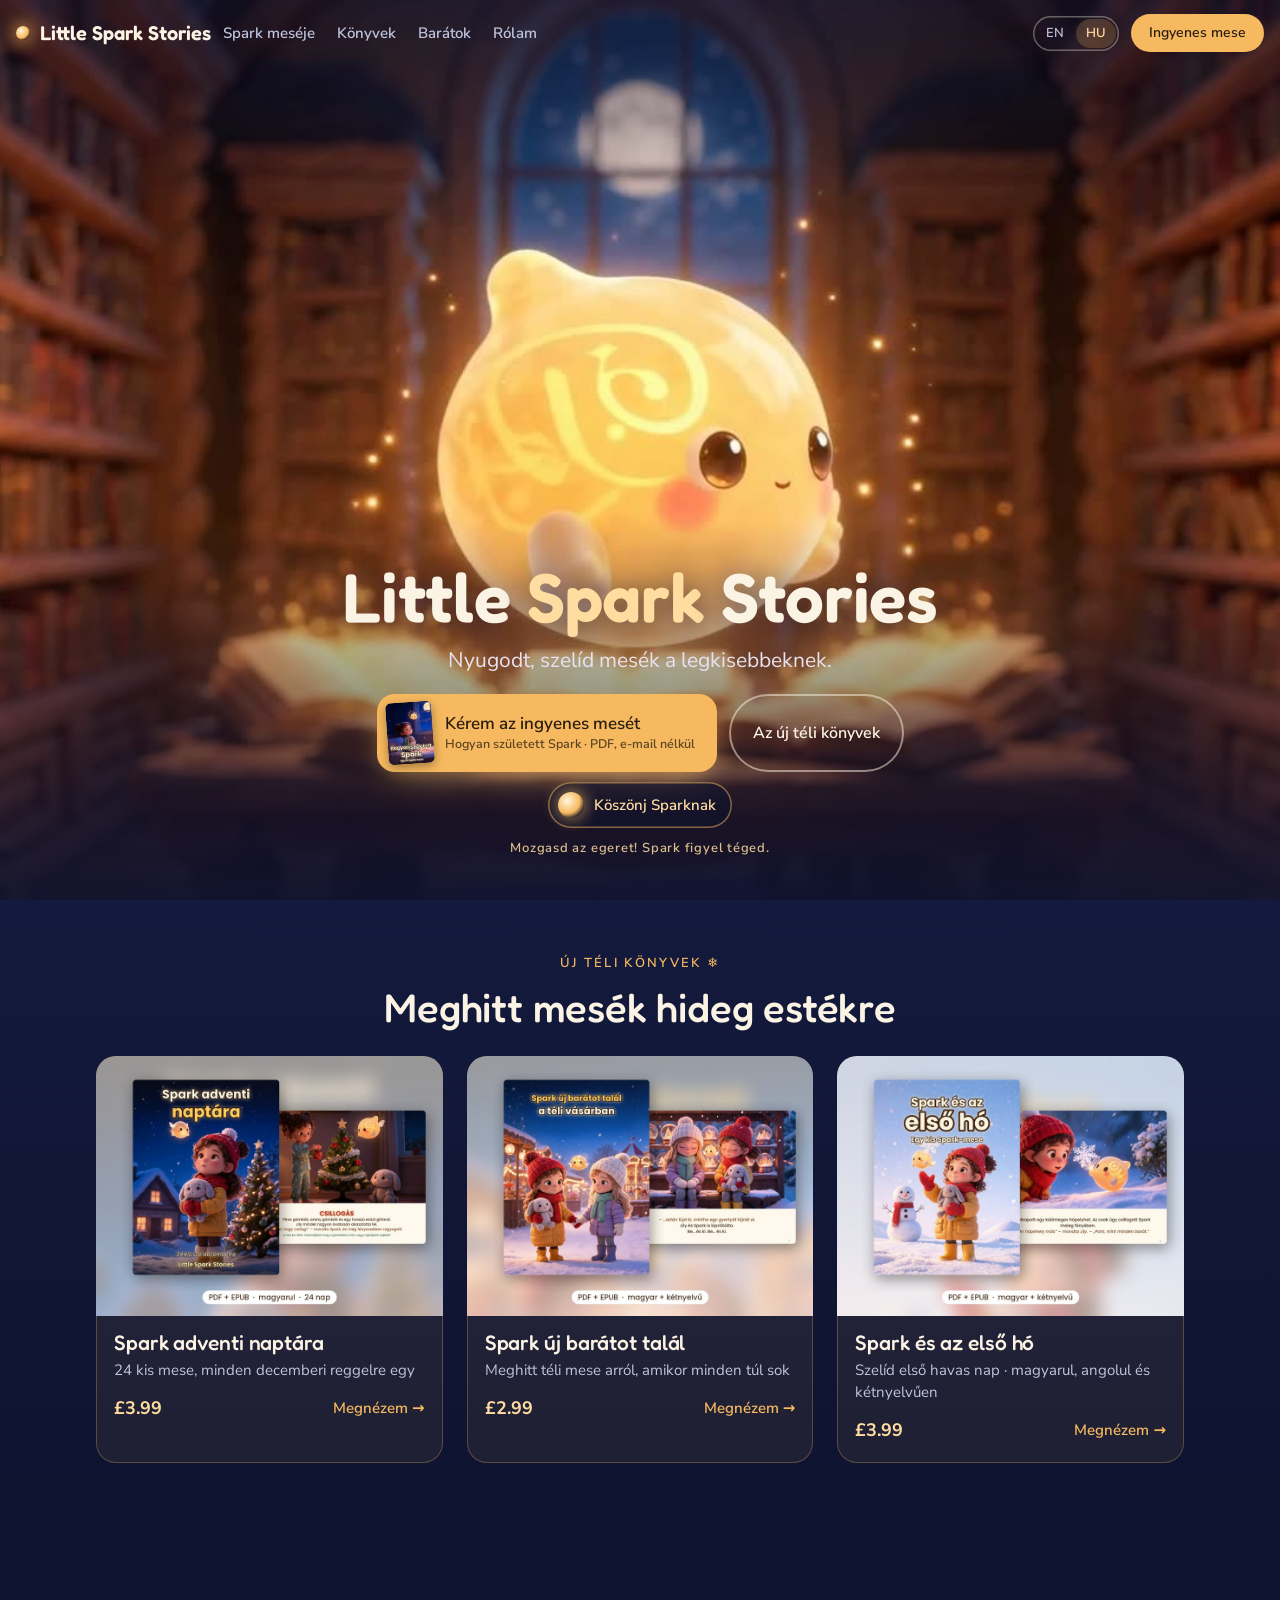
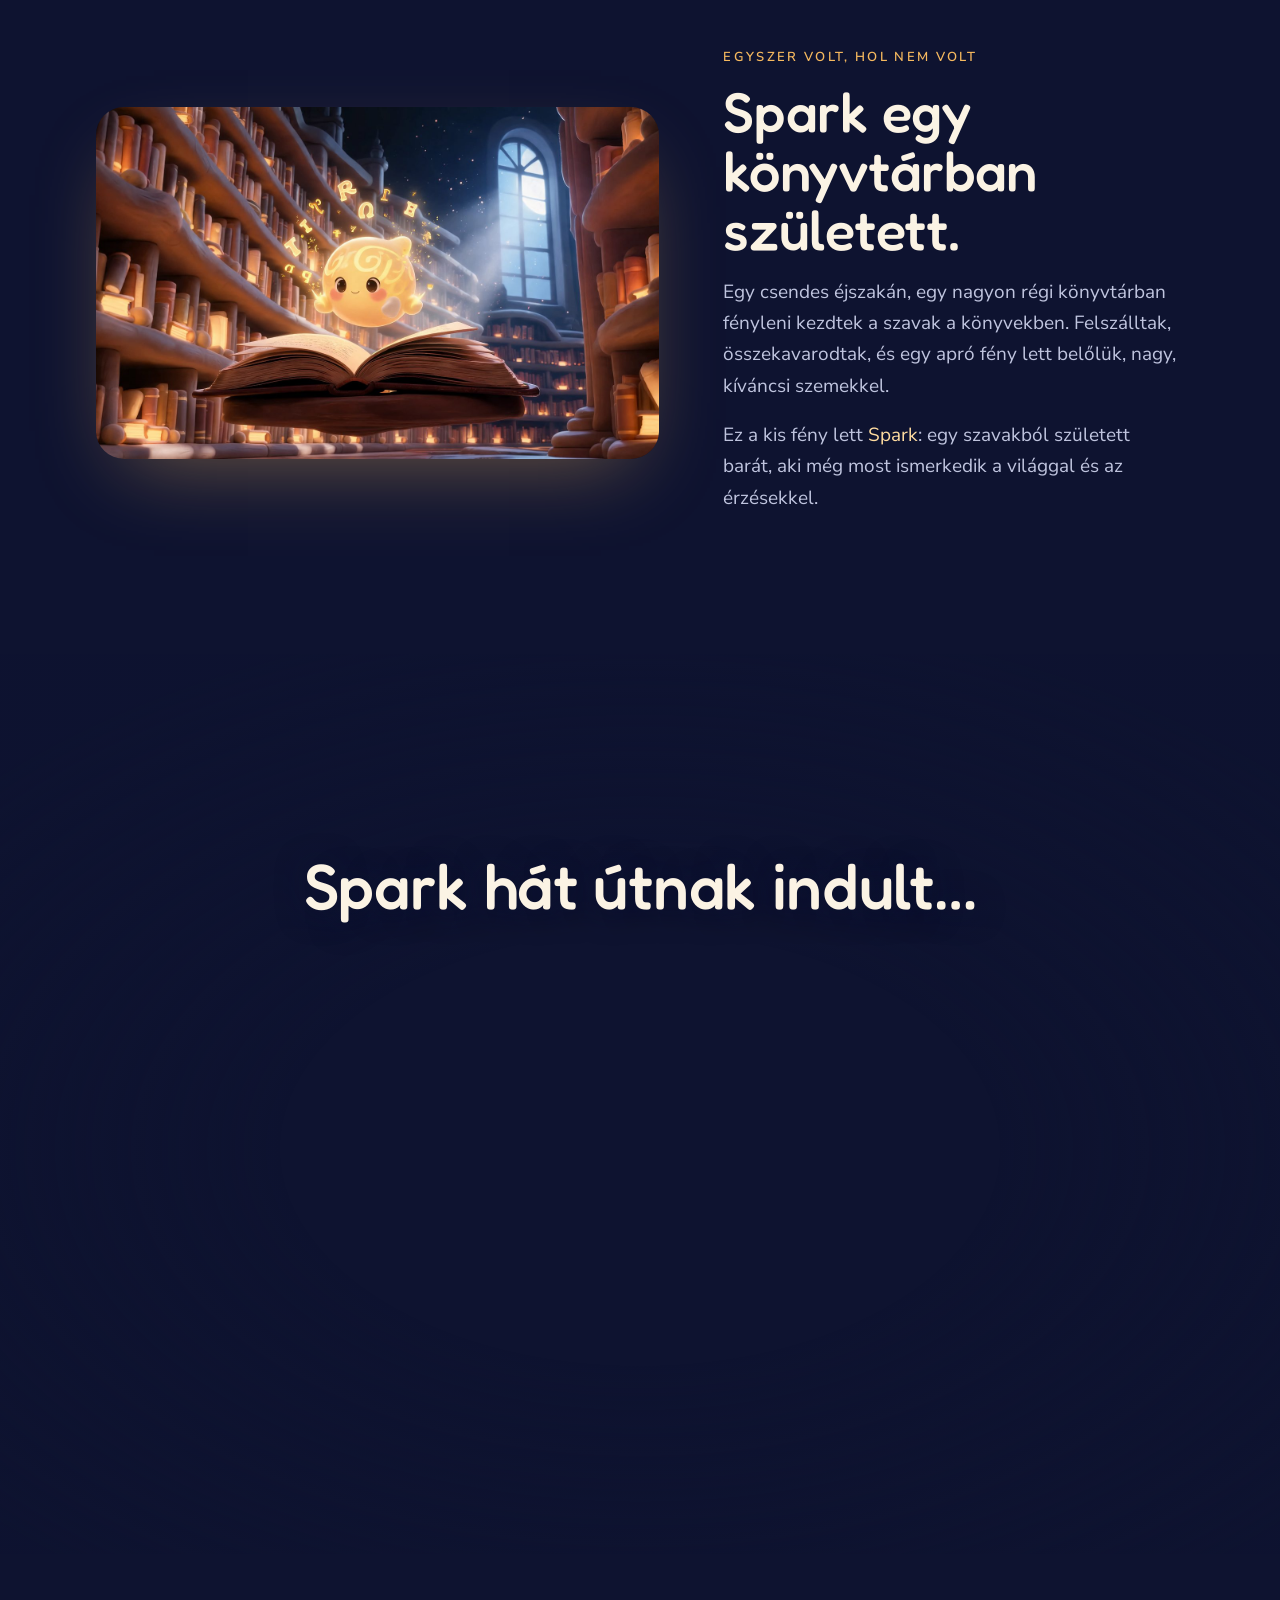
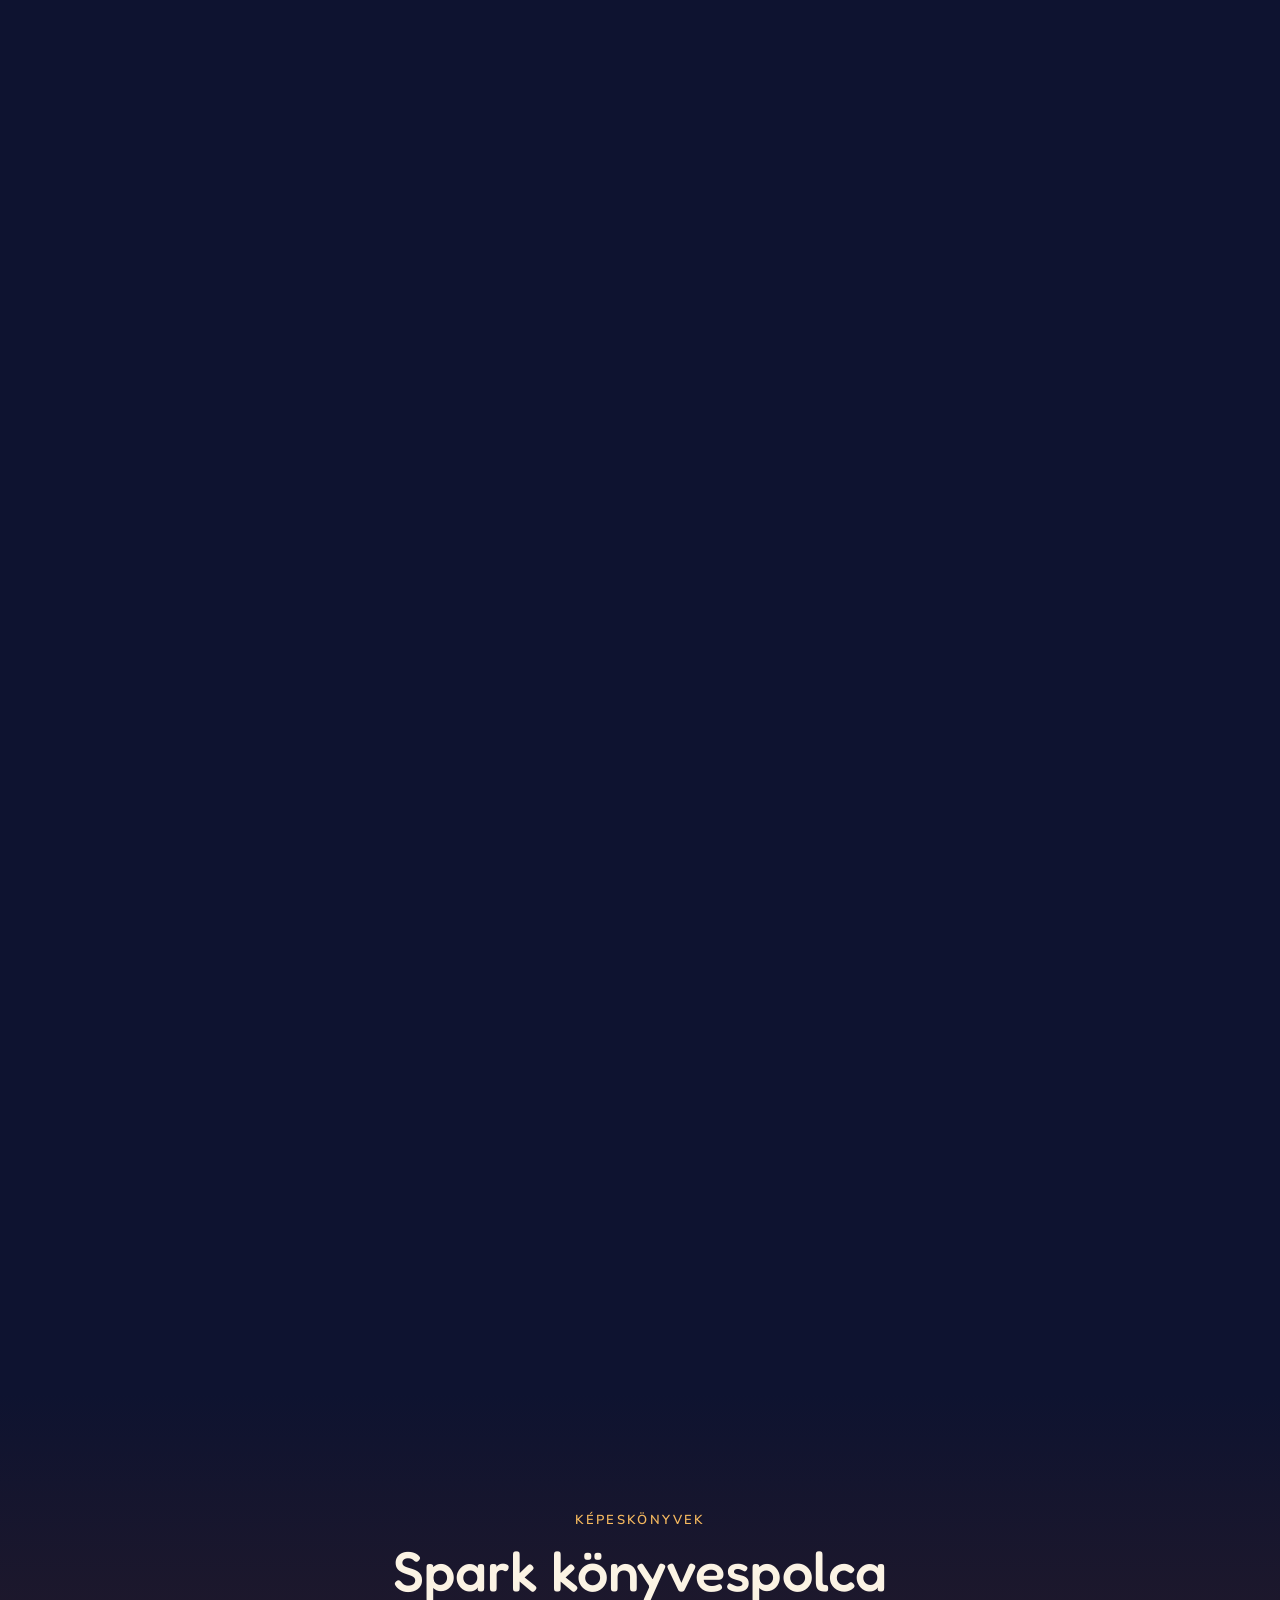
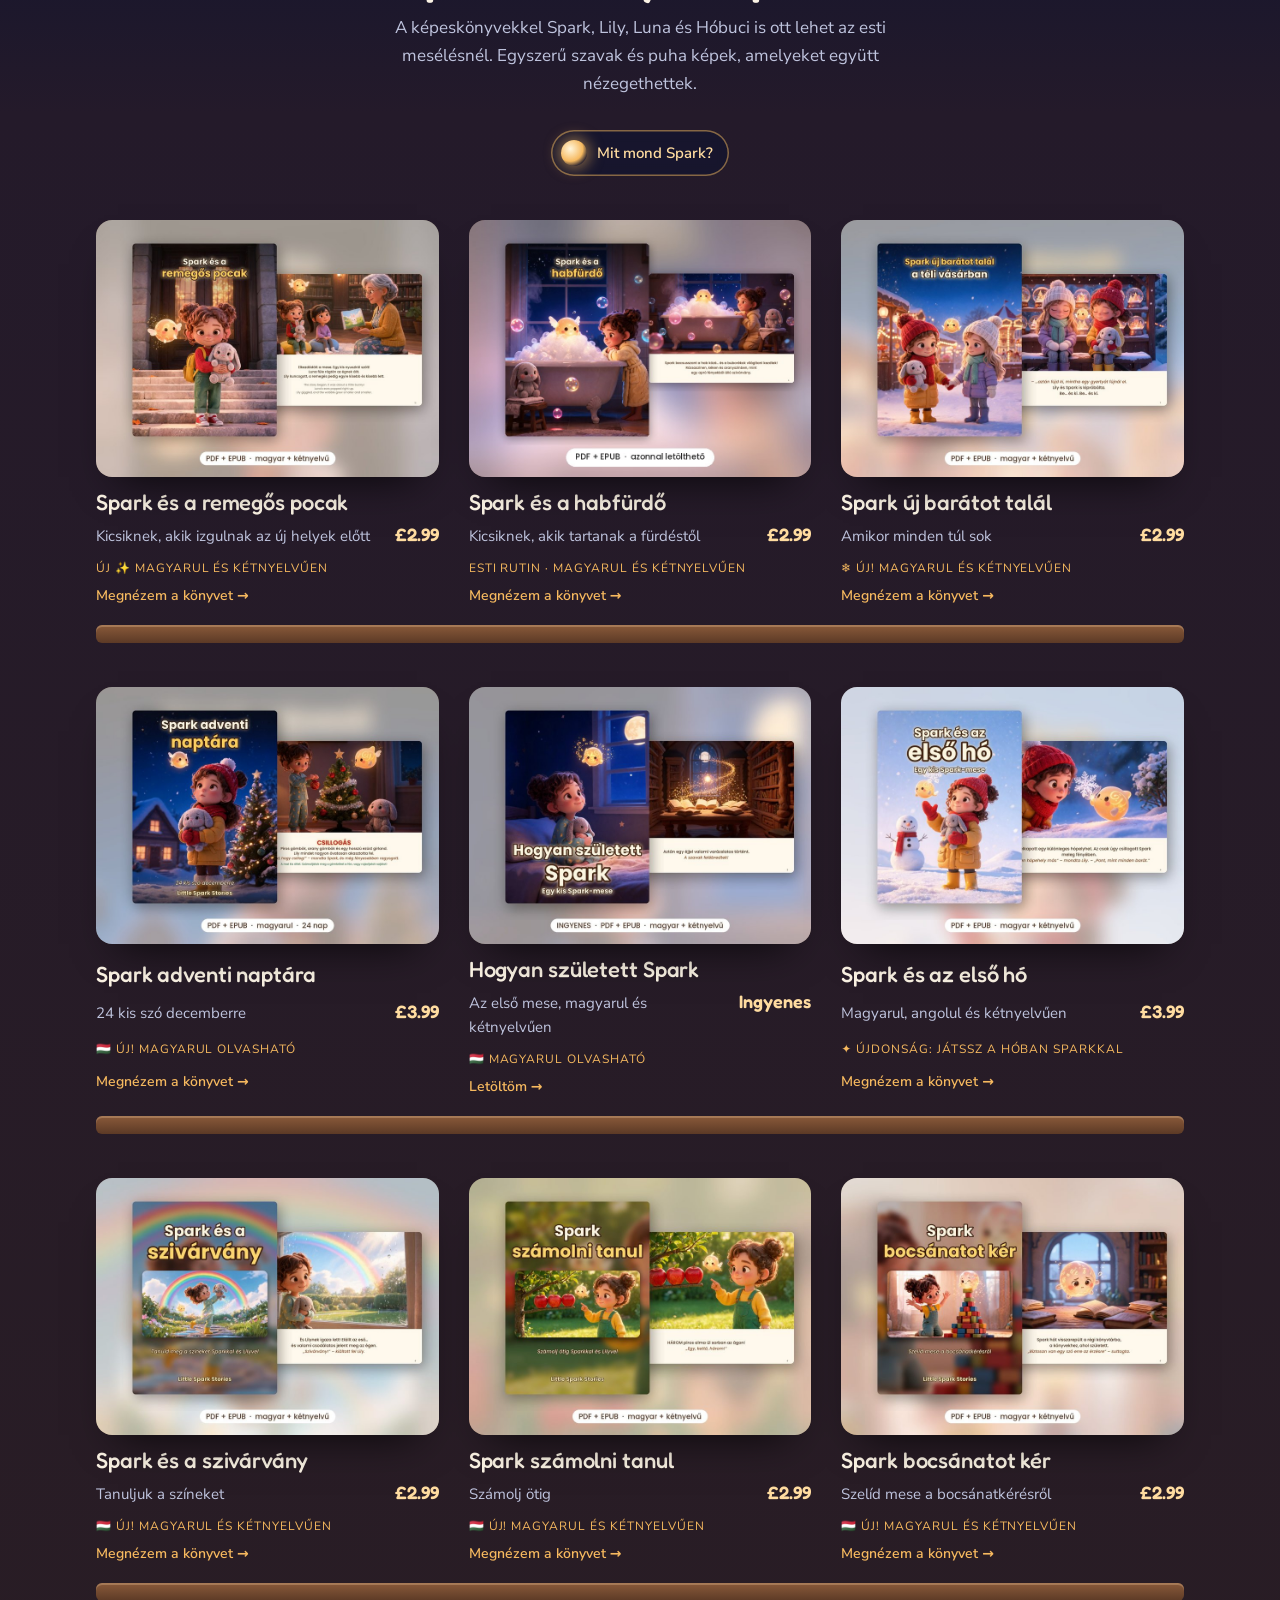
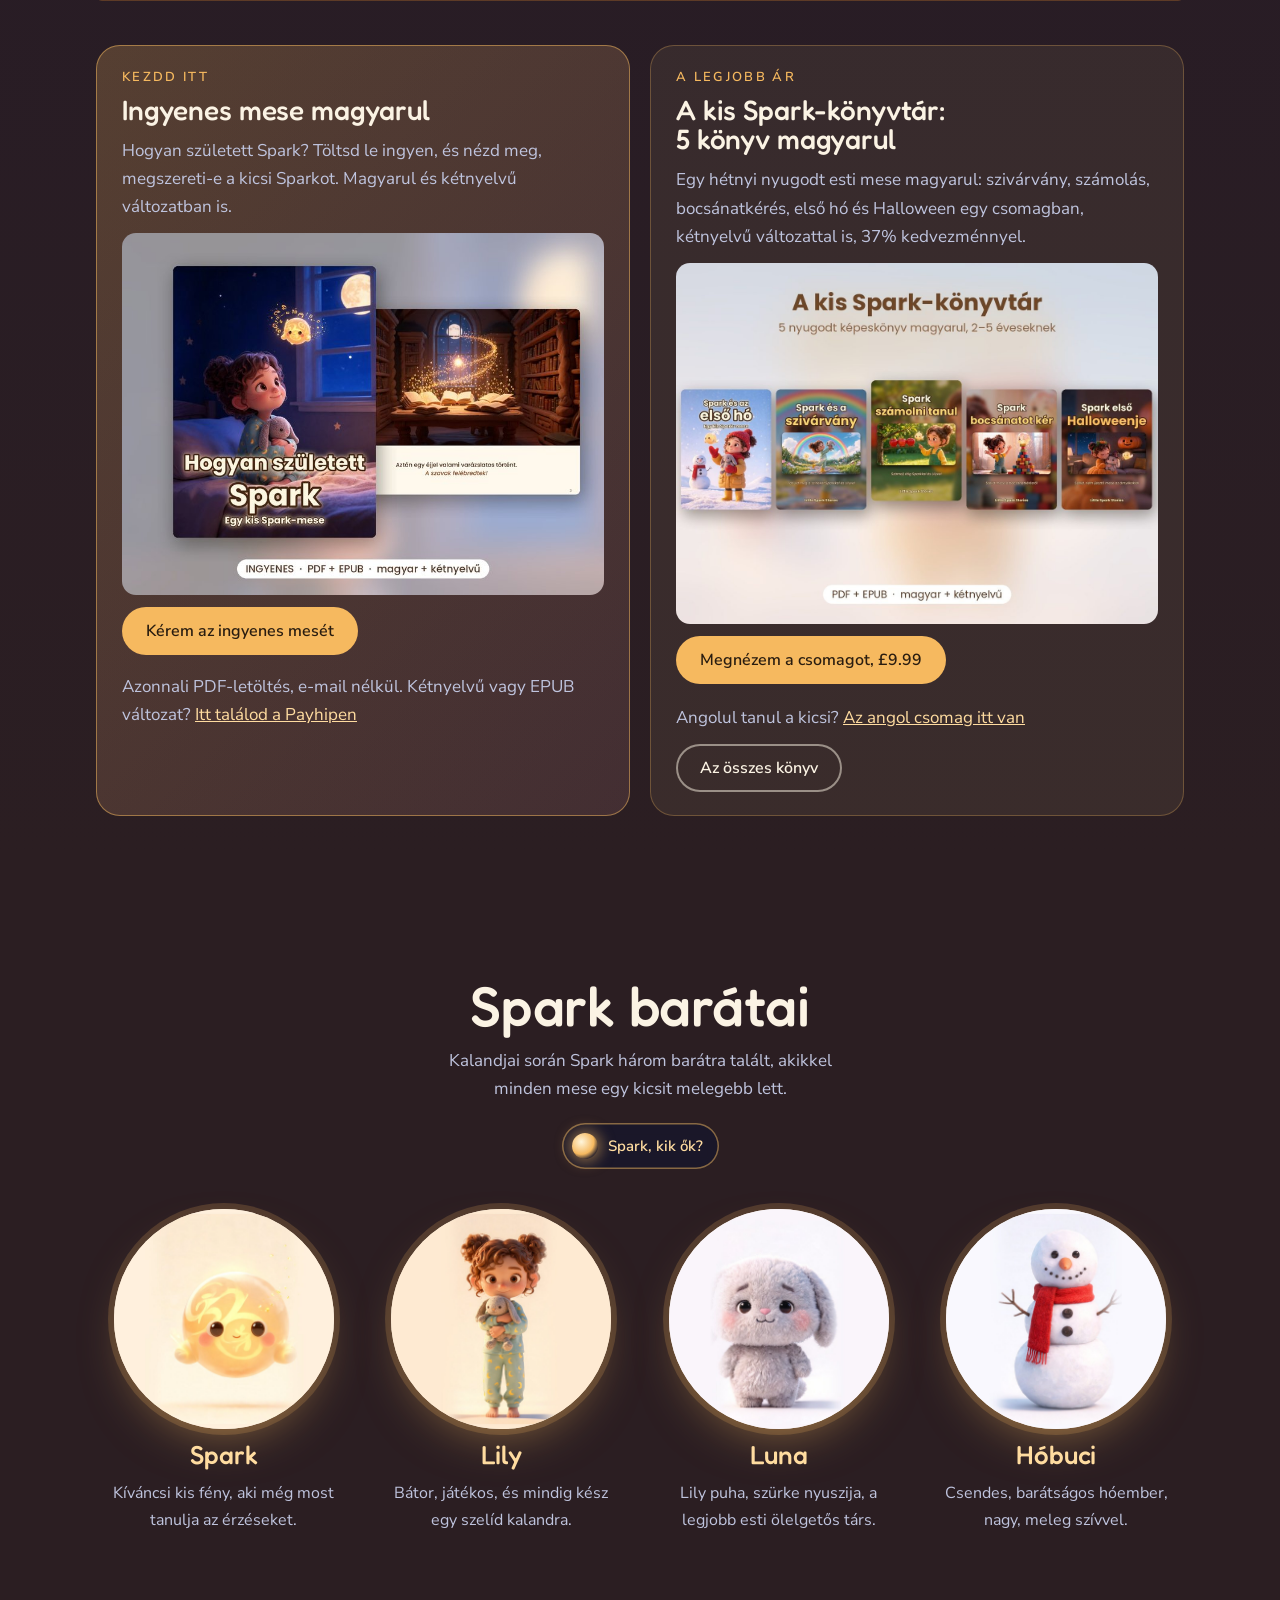
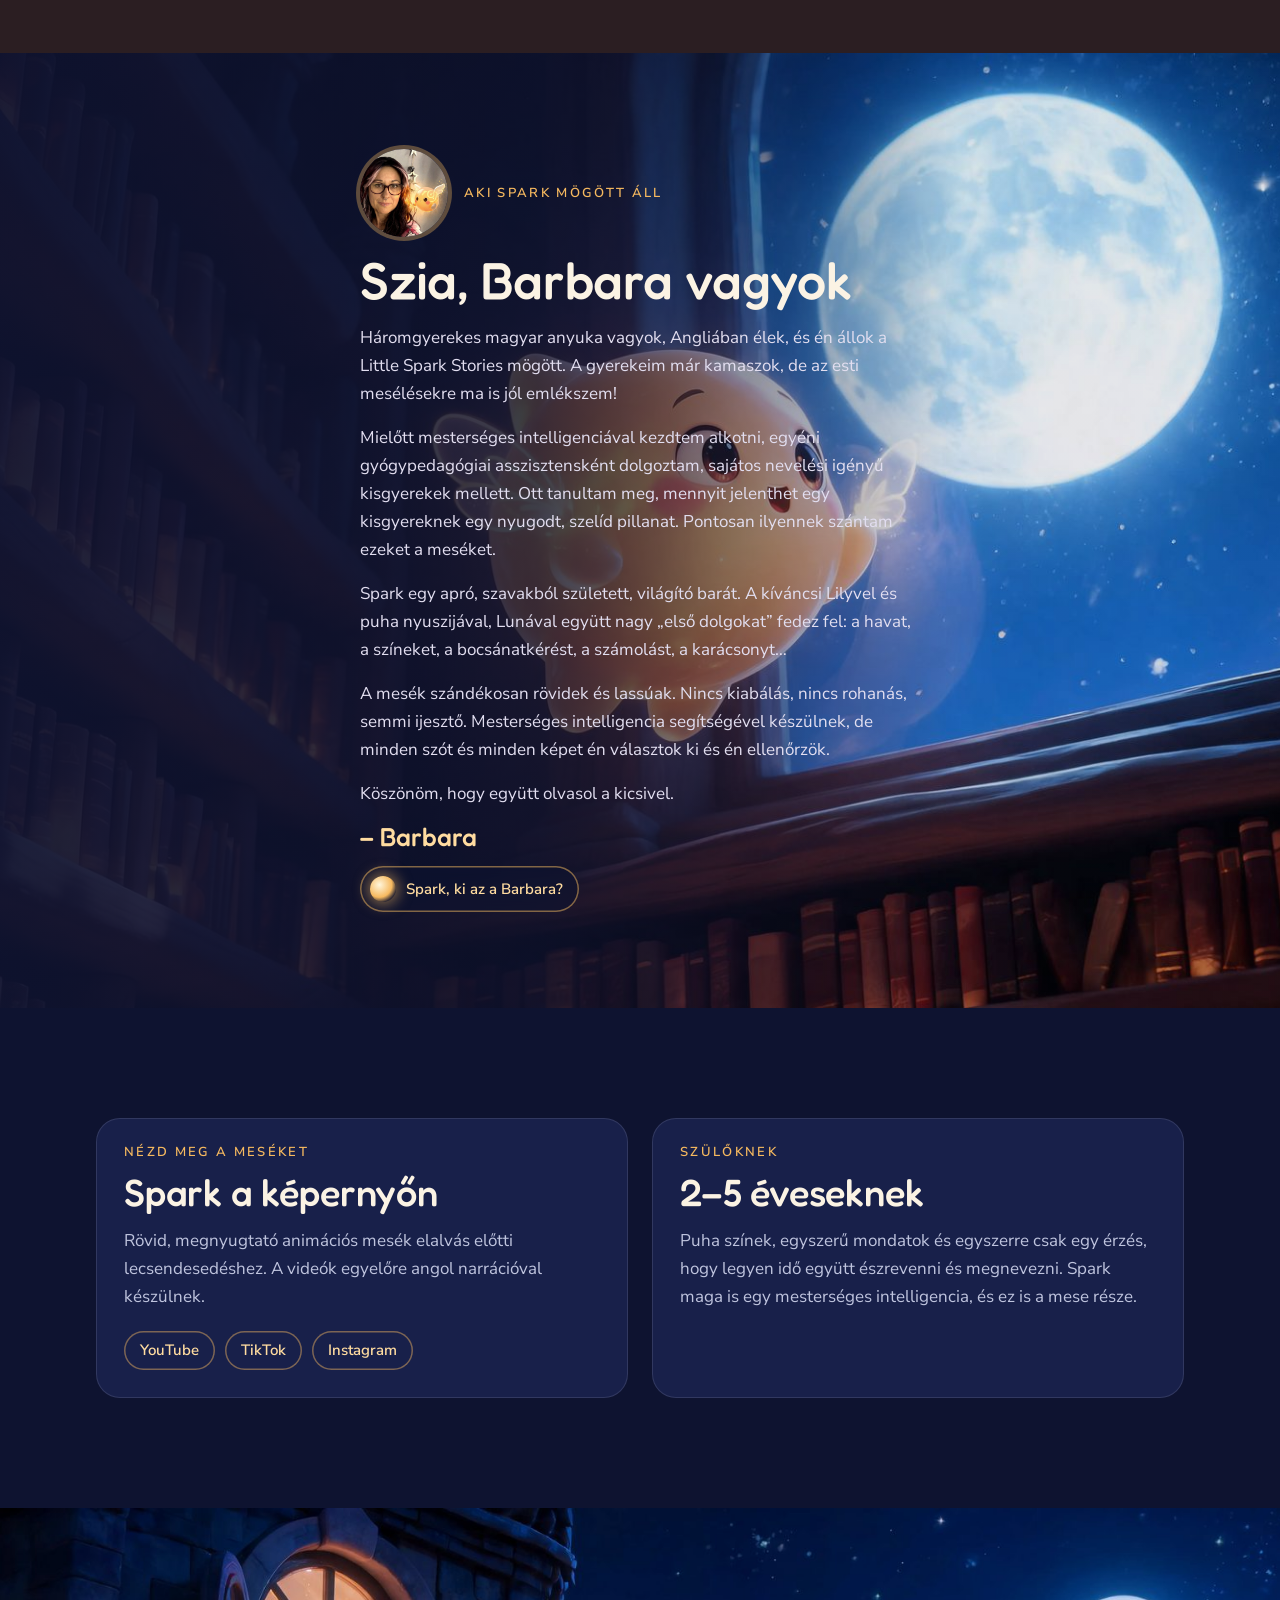
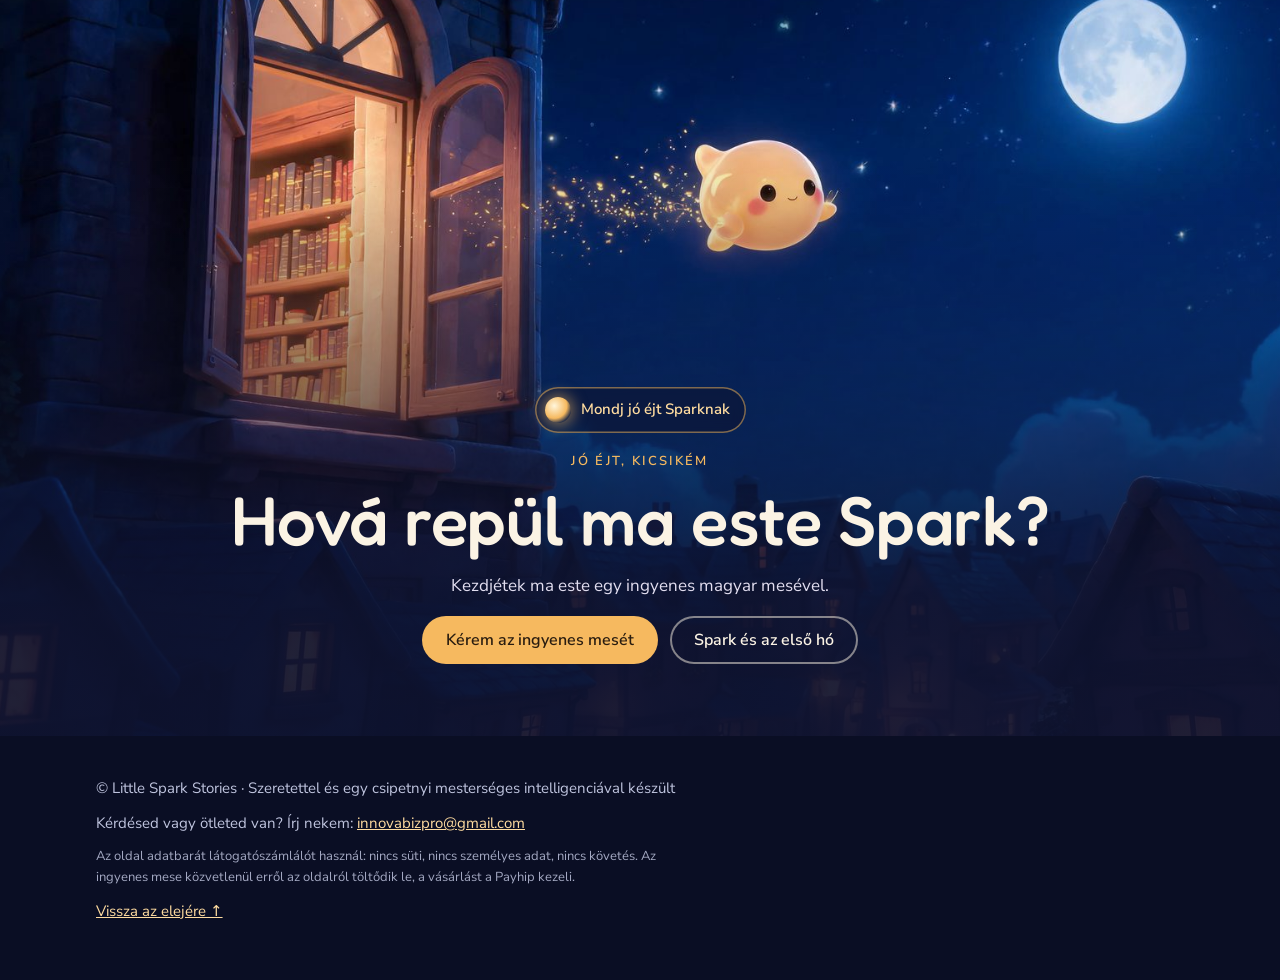
==== commit 608d5266: "Add Spark and the Wobbly Tummy to the front of both bookshelves New book first on the English and Hu" ====
--- a/hu/index.html
+++ b/hu/index.html
@@ -559,15 +559,15 @@
         <div class="say-row"><button class="say" type="button" data-clip="../assets/voice/hu/books.mp3" data-text="Nahát, nézd! Ezek mind az én meséim. Melyiket olvassuk ma este?"><i class="orb" aria-hidden="true"></i><span class="lbl">Mit mond Spark?</span><span class="bubble" aria-live="polite"></span></button></div>
       </div>
       <div class="shelf">
-        <a class="book slide" href="https://payhip.com/b/wE3VD" target="_blank" rel="noopener"><div class="cover"><img src="../assets/books-bubblebath-hu.jpg" alt="A Spark és a habfürdő borítója és egy belső oldala" loading="lazy"></div><h3>Spark és a habfürdő</h3><div class="meta"><span>Kicsiknek, akik tartanak a fürdéstől</span><span class="price">£2.99</span></div><span class="tag">Új ✨ Magyarul és kétnyelvűen</span><span class="go">Megnézem a könyvet →</span></a>
+        <a class="book slide" href="https://payhip.com/b/6hqRx" target="_blank" rel="noopener"><div class="cover"><img src="../assets/books-wobbly-hu.jpg" alt="A Spark és a remegős pocak borítója és egy belső oldala" loading="lazy"></div><h3>Spark és a remegős pocak</h3><div class="meta"><span>Kicsiknek, akik izgulnak az új helyek előtt</span><span class="price">£2.99</span></div><span class="tag">Új ✨ Magyarul és kétnyelvűen</span><span class="go">Megnézem a könyvet →</span></a>
+        <a class="book slide" href="https://payhip.com/b/wE3VD" target="_blank" rel="noopener"><div class="cover"><img src="../assets/books-bubblebath-hu.jpg" alt="A Spark és a habfürdő borítója és egy belső oldala" loading="lazy"></div><h3>Spark és a habfürdő</h3><div class="meta"><span>Kicsiknek, akik tartanak a fürdéstől</span><span class="price">£2.99</span></div><span class="tag">Esti rutin · magyarul és kétnyelvűen</span><span class="go">Megnézem a könyvet →</span></a>
         <a class="book slide" href="https://payhip.com/b/wsMlY" target="_blank" rel="noopener"><div class="cover"><img src="../assets/books-newfriend-hu.jpg" alt="A Spark új barátot talál a téli vásárban borítója és egy belső oldala" loading="lazy"></div><h3>Spark új barátot talál</h3><div class="meta"><span>Amikor minden túl sok</span><span class="price">£2.99</span></div><span class="tag">❄️ Új! Magyarul és kétnyelvűen</span><span class="go">Megnézem a könyvet →</span></a>
-        <a class="book slide" href="https://payhip.com/b/TU4L2" target="_blank" rel="noopener"><div class="cover"><img src="../assets/books-advent-hu.jpg" alt="A Spark adventi naptára borítója és egy belső oldala" loading="lazy"></div><h3>Spark adventi naptára</h3><div class="meta"><span>24 kis szó decemberre</span><span class="price">£3.99</span></div><span class="tag">🇭🇺 Új! Magyarul olvasható</span><span class="go">Megnézem a könyvet →</span></a>
       </div>
       <div class="plank" aria-hidden="true"></div>
       <div class="shelf" style="margin-top:44px">
+        <a class="book slide" href="https://payhip.com/b/TU4L2" target="_blank" rel="noopener"><div class="cover"><img src="../assets/books-advent-hu.jpg" alt="A Spark adventi naptára borítója és egy belső oldala" loading="lazy"></div><h3>Spark adventi naptára</h3><div class="meta"><span>24 kis szó decemberre</span><span class="price">£3.99</span></div><span class="tag">🇭🇺 Új! Magyarul olvasható</span><span class="go">Megnézem a könyvet →</span></a>
         <a class="book slide" href="/free/Hogyan-szuletett-Spark.pdf" download><div class="cover"><img src="../assets/books-born-hu.jpg" alt="A Hogyan született Spark borítója és egy belső oldala" loading="lazy"></div><h3>Hogyan született Spark</h3><div class="meta"><span>Az első mese, magyarul és kétnyelvűen</span><span class="price">Ingyenes</span></div><span class="tag">🇭🇺 Magyarul olvasható</span><span class="go">Letöltöm →</span></a>
         <a class="book slide" href="/hu/elso-ho/"><div class="cover"><img src="../assets/books-snow-hu.jpg" alt="A Spark és az első hó borítója és egy belső oldala" loading="lazy"></div><h3>Spark és az első hó</h3><div class="meta"><span>Magyarul, angolul és kétnyelvűen</span><span class="price">£3.99</span></div><span class="tag">✦ Újdonság: játssz a hóban Sparkkal</span><span class="go">Megnézem a könyvet →</span></a>
-        <a class="book slide" href="https://payhip.com/b/SG4Z6" target="_blank" rel="noopener"><div class="cover"><img src="../assets/books-halloween-hu.jpg" alt="A Spark első Halloweenje borítója és egy belső oldala" loading="lazy"></div><h3>Spark első Halloweenje</h3><div class="meta"><span>Nem ijesztő mese az árnyékokról</span><span class="price">£2.99</span></div><span class="tag">🇭🇺 Új! Magyarul és kétnyelvűen</span><span class="go">Megnézem a könyvet →</span></a>
       </div>
       <div class="plank" aria-hidden="true"></div>
       <div class="shelf" style="margin-top:44px">
